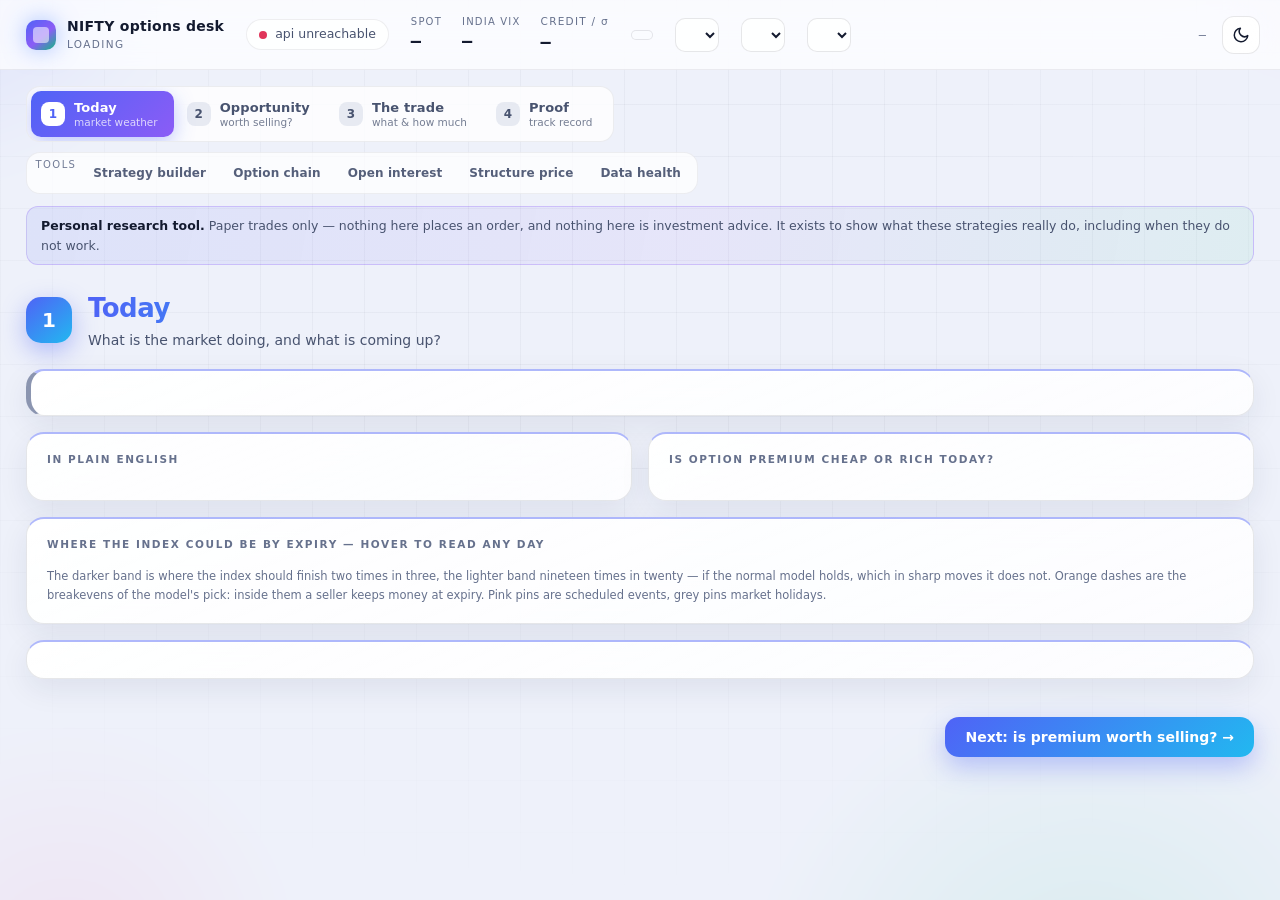
==== firebase/public/index.html @ c8fe8da4 "options-engine: research and paper-trading system for NSE index options Live data pipeline on AWS, o" ====
<!doctype html>
<html lang="en">
<head>
<meta charset="utf-8">
<meta name="viewport" content="width=device-width, initial-scale=1">
<script>(function(){var t='light';try{t=localStorage.getItem('desk-theme')||'light'}catch(e){}document.documentElement.dataset.theme=t;})();</script>
<title>NIFTY options desk</title>
<style>
/* ============================================================ tokens */
:root{
  --bg0:#070a12; --bg1:#0b1020;
  --ink:#eaf0ff; --dim:#93a1c0; --faint:#5b6a8c;
  --up:#2ee6a8; --down:#ff5c7c; --warn:#ffc857;
  --a1:#5b8cff; --a2:#a06bff; --a3:#2ee6a8;
  --glass:linear-gradient(158deg,rgba(255,255,255,.085),rgba(255,255,255,.028));
  --edge:rgba(255,255,255,.10);
  --edge2:rgba(255,255,255,.055);
  --mono:ui-monospace,"SF Mono",Menlo,Consolas,monospace;
  --sans:Inter,-apple-system,"Segoe UI",system-ui,sans-serif;
  --r:18px;
}
*{box-sizing:border-box}
html,body{height:100%}
body{
  margin:0; color:var(--ink); font:14px/1.5 var(--sans);
  background:var(--bg0);
  -webkit-font-smoothing:antialiased;
}
/* animated aurora behind everything */
body::before{
  content:""; position:fixed; inset:-20%; z-index:-2;
  background:
    radial-gradient(38vw 38vw at 12% 8%,  rgba(91,140,255,.20), transparent 60%),
    radial-gradient(34vw 34vw at 88% 2%,  rgba(160,107,255,.17), transparent 62%),
    radial-gradient(42vw 42vw at 72% 92%, rgba(46,230,168,.11), transparent 64%),
    radial-gradient(30vw 30vw at 20% 88%, rgba(255,92,124,.09), transparent 60%),
    var(--bg1);
  filter:blur(20px); animation:drift 34s ease-in-out infinite alternate;
}
body::after{
  content:""; position:fixed; inset:0; z-index:-1; pointer-events:none;
  background-image:linear-gradient(rgba(255,255,255,.022) 1px,transparent 1px),
                   linear-gradient(90deg,rgba(255,255,255,.022) 1px,transparent 1px);
  background-size:52px 52px;
  mask-image:radial-gradient(90% 70% at 50% 30%,#000 30%,transparent 100%);
}
@keyframes drift{
  0%{transform:translate3d(0,0,0) scale(1)}
  50%{transform:translate3d(1.5%,-1.5%,0) scale(1.06)}
  100%{transform:translate3d(-1.5%,1%,0) scale(1.02)}
}
@media (prefers-reduced-motion:reduce){ body::before{animation:none} }

/* ============================================================ chrome */
header{
  position:sticky; top:0; z-index:40; display:flex; align-items:center;
  gap:22px; flex-wrap:wrap; padding:14px 26px;
  background:rgba(7,10,18,.62); backdrop-filter:blur(24px) saturate(140%);
  border-bottom:1px solid var(--edge2);
}
.brand{display:flex;align-items:center;gap:11px;font-weight:650;letter-spacing:.02em}
.mark{
  width:30px;height:30px;border-radius:10px;flex:none;
  background:linear-gradient(140deg,var(--a1),var(--a2) 55%,var(--a3));
  box-shadow:0 0 22px rgba(91,140,255,.5);
  position:relative;
}
.mark::after{
  content:""; position:absolute; inset:7px; border-radius:4px;
  background:var(--bg0); opacity:.55;
}
.brand small{display:block;font-size:10.5px;color:var(--faint);font-weight:500;
             letter-spacing:.13em;text-transform:uppercase}

.status{display:flex;align-items:center;gap:8px;font-size:12.5px;color:var(--dim);
        padding:5px 12px;border-radius:99px;background:rgba(255,255,255,.05);
        border:1px solid var(--edge2)}
.dot{width:8px;height:8px;border-radius:50%;background:var(--faint);flex:none}
.dot.live{background:var(--up);box-shadow:0 0 0 0 rgba(46,230,168,.7);animation:pulse 2.2s infinite}
.dot.stale{background:var(--warn)} .dot.dead{background:var(--down)}
@keyframes pulse{70%{box-shadow:0 0 0 9px rgba(46,230,168,0)}100%{box-shadow:0 0 0 0 rgba(46,230,168,0)}}

.quote{display:flex;gap:20px;align-items:baseline;font-family:var(--mono)}
.quote .lbl{font-size:10px;color:var(--faint);letter-spacing:.12em;text-transform:uppercase;
            font-family:var(--sans);display:block}
/* uppercase turns a lowercase sigma into a capital one, which means something
   else entirely on this page. Labels containing Greek opt out. */
.quote .lbl.greek{text-transform:none;font-size:10.5px}
.quote .val{font-size:17px;font-weight:600;letter-spacing:-.02em}

select,input[type=number],button{font:inherit;color:var(--ink)}
select,.stepper,input[type=number]{
  background:rgba(255,255,255,.06);border:1px solid var(--edge);
  border-radius:10px;padding:7px 11px;outline:none}
select:focus,input:focus{border-color:var(--a1)}
/* The dropdown LIST is drawn by the operating system, not by the page, and it
   does not inherit any of the styling above. On Windows that meant white text
   on a white popup -- invisible. color-scheme tells the OS to draw its native
   widgets dark, and the explicit option colours cover the browsers that ignore
   it. Both are needed; neither alone fixes every platform. */
select{color-scheme:dark}
select option,select optgroup{
  background:#111726;color:#eaf0ff;padding:6px}
select option:checked{background:#1e2a44}
.spacer{margin-left:auto}
.clock{font-family:var(--mono);font-size:12px;color:var(--faint)}

/* segmented tabs */
nav{padding:16px 26px 0}
.tabs{display:inline-flex;gap:3px;padding:4px;border-radius:14px;
      background:rgba(255,255,255,.05);border:1px solid var(--edge2)}
.tabs button{
  border:0;background:none;color:var(--dim);padding:8px 18px;border-radius:10px;
  cursor:pointer;font-size:13px;font-weight:550;transition:.18s;letter-spacing:.01em}
.tabs button:hover{color:var(--ink)}
.tabs button.on{
  color:#fff;background:linear-gradient(140deg,rgba(91,140,255,.32),rgba(160,107,255,.26));
  box-shadow:inset 0 1px 0 rgba(255,255,255,.18),0 4px 18px rgba(91,140,255,.22)}

main{padding:20px 26px 60px}
section{display:none;animation:rise .34s cubic-bezier(.2,.7,.3,1)}
section.on{display:block}
@keyframes rise{from{opacity:0;transform:translateY(10px)}to{opacity:1;transform:none}}

/* ============================================================ cards */
.grid{display:grid;gap:16px}
.g3{grid-template-columns:repeat(auto-fit,minmax(290px,1fr))}
.g2{grid-template-columns:repeat(auto-fit,minmax(400px,1fr))}
.card{
  background:var(--glass); border:1px solid var(--edge); border-radius:var(--r);
  padding:18px 20px; backdrop-filter:blur(22px) saturate(130%);
  box-shadow:0 10px 34px rgba(0,0,0,.34), inset 0 1px 0 rgba(255,255,255,.08);
  position:relative; overflow:hidden;
}
.card.glow::before{
  content:"";position:absolute;inset:-1px;border-radius:var(--r);padding:1px;
  background:linear-gradient(140deg,var(--a3),transparent 45%);
  -webkit-mask:linear-gradient(#000 0 0) content-box,linear-gradient(#000 0 0);
  -webkit-mask-composite:xor;mask-composite:exclude;pointer-events:none}
h2{margin:0 0 14px;font-size:10.5px;letter-spacing:.15em;text-transform:uppercase;
   color:var(--faint);font-weight:600}
.wide{grid-column:1/-1}
.chip{border:1px solid var(--edge);background:rgba(255,255,255,.04);
      border-radius:999px;padding:4px 10px;cursor:pointer;font:inherit;
      font-size:11px;color:var(--dim);transition:.16s}
.chip:hover{color:var(--ink);border-color:var(--a1)}
.chip.on{background:rgba(91,140,255,.22);border-color:rgba(140,170,255,.5);
         color:var(--ink)}
h2 .csv,.h2wrap>.csv{float:right;margin:-4px 0 0;border:1px solid var(--edge);
        background:rgba(255,255,255,.05);border-radius:8px;padding:3px 9px;
        cursor:pointer;font:inherit;font-size:9.5px;letter-spacing:.12em;
        color:var(--dim);transition:.16s}
h2 .csv:hover,.h2wrap>.csv:hover{color:var(--ink);border-color:var(--a1)}

.kv{display:flex;justify-content:space-between;gap:14px;padding:6px 0;
    border-bottom:1px solid rgba(255,255,255,.045);font-size:13px}
.kv:last-child{border-bottom:0}
.kv span:first-child{color:var(--dim)}
.kv span:last-child{font-family:var(--mono);font-variant-numeric:tabular-nums}
.big{font-size:34px;font-weight:600;letter-spacing:-.03em;font-family:var(--mono);
     line-height:1.1}
.hero{font-size:44px}
.sub{color:var(--faint);font-size:11.5px;letter-spacing:.04em}
.note{color:var(--faint);font-size:11.5px;line-height:1.65;margin:12px 0 0}
.note code{color:var(--dim)}
.pos{color:var(--up)} .neg{color:var(--down)} .dimtxt{color:var(--dim)}
.mono{font-family:var(--mono);font-variant-numeric:tabular-nums}

.pill{display:inline-flex;align-items:center;gap:5px;padding:3px 10px;border-radius:99px;
      font-size:10px;letter-spacing:.1em;text-transform:uppercase;font-weight:650}
.pill.go{background:rgba(46,230,168,.16);color:var(--up)}
.pill.no{background:rgba(255,92,124,.16);color:var(--down)}
.pill.def{background:rgba(91,140,255,.18);color:#9dbaff}
.pill.warn{background:rgba(255,200,87,.16);color:var(--warn)}
.wgrid{display:grid;grid-template-columns:1.1fr 1fr 1.4fr;gap:18px}
@media (max-width:900px){.wgrid{grid-template-columns:1fr}}
.wgrid h3{font-size:11px;letter-spacing:.12em;text-transform:uppercase;color:var(--dim);margin:0 0 8px}
.wrow{display:flex;justify-content:space-between;gap:10px;padding:4px 0;font-size:13px;
  border-bottom:1px solid rgba(255,255,255,.05)}
.wrow .r{white-space:nowrap}
.wnews{font-size:13px;padding:6px 0;border-bottom:1px solid rgba(255,255,255,.05)}
.wnews a{color:var(--ink);text-decoration:none} .wnews a:hover{text-decoration:underline}
.wtag{display:inline-block;font-size:10px;padding:1px 7px;border-radius:99px;margin-right:4px;
  background:rgba(255,200,87,.14);color:var(--warn)}
.wev.inwin{color:var(--warn)}

.bar{height:7px;border-radius:99px;background:rgba(255,255,255,.08);overflow:hidden}
.bar i{display:block;height:100%;border-radius:99px;
       background:linear-gradient(90deg,var(--a1),var(--a2));
       transition:width .8s cubic-bezier(.2,.7,.3,1)}
.bar.good i{background:linear-gradient(90deg,var(--a3),#7fe9c4)}

/* ============================================================ tables */
.scroll{overflow:auto;max-height:74vh;border-radius:12px}
table{border-collapse:separate;border-spacing:0;width:100%;font-size:12.5px;
      font-family:var(--mono);font-variant-numeric:tabular-nums}
th,td{padding:7px 10px;text-align:right;white-space:nowrap}
th{position:sticky;top:0;z-index:2;color:var(--faint);font-weight:600;font-size:9.5px;
   letter-spacing:.11em;text-transform:uppercase;font-family:var(--sans);
   background:rgba(11,16,32,.94);backdrop-filter:blur(10px);
   border-bottom:1px solid var(--edge)}
td{border-bottom:1px solid rgba(255,255,255,.035)}
td.l,th.l{text-align:left}
tbody tr{transition:background .14s}
tbody tr:hover{background:rgba(255,255,255,.055)}
tr.sel td{background:rgba(91,140,255,.14)}
tr.click{cursor:pointer}

/* chain */
.chain td{position:relative}
/* Open interest, drawn behind the number. Both bars are anchored on the outer
   edge and grow away from the strike column, so the chain reads outward from
   the money in both directions. */
.oi{position:absolute;top:3px;bottom:3px;border-radius:3px;opacity:.34;pointer-events:none}
.oi.ce{left:0;background:linear-gradient(90deg,rgba(91,140,255,.9),rgba(91,140,255,.12))}
.oi.pe{right:0;background:linear-gradient(270deg,rgba(255,92,124,.9),rgba(255,92,124,.12))}
.chain .k{font-weight:700;background:rgba(255,255,255,.045)}
tr.atm .k{color:#fff;background:linear-gradient(90deg,rgba(91,140,255,.3),rgba(160,107,255,.3))}
.cell{cursor:pointer;user-select:none;border-radius:6px;transition:.14s}
.cell:hover{background:rgba(255,255,255,.10);box-shadow:inset 0 0 0 1px var(--edge)}
.cell.short{background:rgba(255,92,124,.24);box-shadow:inset 0 0 0 1px rgba(255,92,124,.5)}
.cell.long{background:rgba(46,230,168,.20);box-shadow:inset 0 0 0 1px rgba(46,230,168,.5)}
/* Open-interest buildup. Four states, so four colours that do not collide with
   the up/down green and red already used for money -- these describe who is
   doing what, not whether it is good. */
.bu{display:inline-block;min-width:24px;padding:1px 6px;border-radius:6px;
    font-size:9.5px;font-weight:700;letter-spacing:.06em;cursor:help}
.bu-lb{background:rgba(46,230,168,.20);color:#2ee6a8}
.bu-sb{background:rgba(255,92,124,.20);color:#ff5c7c}
.bu-lu{background:rgba(255,200,87,.18);color:#ffc857}
.bu-sc{background:rgba(91,140,255,.22);color:#8fb2ff}
.bu-flat{background:rgba(255,255,255,.07);color:var(--faint)}

/* ============================================================ charts */
.chartbox{position:relative}
svg{display:block;width:100%;overflow:visible}
.tip{
  position:absolute;pointer-events:none;opacity:0;transition:opacity .12s;
  background:rgba(10,14,26,.94);border:1px solid var(--edge);border-radius:11px;
  padding:9px 12px;font-family:var(--mono);font-size:11.5px;white-space:nowrap;
  box-shadow:0 12px 30px rgba(0,0,0,.5);z-index:20;transform:translate(-50%,-118%)}
.tip.on{opacity:1}
.tip b{color:#fff} .tip .r{color:var(--dim)}
.legend{display:flex;gap:18px;flex-wrap:wrap;margin-top:12px;font-size:11.5px;
        color:var(--dim);font-family:var(--mono)}
.legend b{color:var(--ink);font-weight:600}
.swatch{display:inline-block;width:9px;height:9px;border-radius:3px;margin-right:6px}

/* ============================================================ builder */
.blayout{display:grid;gap:16px;grid-template-columns:340px 1fr}
@media(max-width:980px){.blayout{grid-template-columns:1fr}}
.legrow{display:flex;align-items:center;gap:10px;padding:9px 11px;border-radius:12px;
        background:rgba(255,255,255,.045);border:1px solid var(--edge2);margin-bottom:8px;
        animation:rise .22s}
.legrow .side{font-size:10px;letter-spacing:.1em;font-weight:700;padding:2px 8px;
              border-radius:6px}
.side.s{background:rgba(255,92,124,.2);color:var(--down)}
.side.b{background:rgba(46,230,168,.18);color:var(--up)}
.legrow .desc{font-family:var(--mono);font-size:12.5px}
.legrow .px{margin-left:auto;font-family:var(--mono);color:var(--dim);font-size:12px}
.stepper{display:inline-flex;align-items:center;gap:0;padding:0;overflow:hidden}
.stepper button{background:none;border:0;padding:5px 10px;cursor:pointer;color:var(--dim)}
.stepper button:hover{color:#fff;background:rgba(255,255,255,.08)}
.stepper span{padding:0 9px;font-family:var(--mono);font-size:12.5px;min-width:26px;
              text-align:center}
.x{background:none;border:0;color:var(--faint);cursor:pointer;font-size:16px;padding:0 4px}
.x:hover{color:var(--down)}
.btn{border:1px solid var(--edge);background:rgba(255,255,255,.06);border-radius:10px;
     padding:7px 14px;cursor:pointer;font-size:12.5px;transition:.16s}
.btn:hover{background:rgba(255,255,255,.12);border-color:var(--a1)}
.btn.primary{background:linear-gradient(140deg,rgba(91,140,255,.4),rgba(160,107,255,.3));
             border-color:rgba(140,170,255,.4)}
.row{display:flex;gap:10px;align-items:center;flex-wrap:wrap}
.empty{color:var(--faint);font-size:12.5px;padding:22px 0;text-align:center;
       border:1px dashed var(--edge2);border-radius:12px}
.err{color:var(--down);padding:14px 0;font-family:var(--mono);font-size:12.5px}
.flash{animation:flash .7s}
@keyframes flash{0%{background:rgba(91,140,255,.28)}100%{background:transparent}}

/* ======================================================= v2: light theme
   Dark stays exactly as it was. Light redefines the tokens, then overrides
   the handful of rules and chart attributes that hard-code white-on-dark.
   Chart colours live in SVG presentation attributes, which any CSS rule
   outranks -- so the charts are re-coloured here without touching their code. */
:root[data-theme=light]{
  --bg0:#f5f6fb; --bg1:#eef1fa;
  --ink:#131a2f; --dim:#48536f; --faint:#66718d;
  --up:#0c9d6c; --down:#e0355a; --warn:#b7700f;
  --a1:#4f63f6; --a2:#8b5cf6; --a3:#10b981;
  --glass:linear-gradient(158deg,rgba(255,255,255,.96),rgba(255,255,255,.84));
  --edge:rgba(19,26,47,.10); --edge2:rgba(19,26,47,.07);
}
:root[data-theme=light] body::before{
  background:
    radial-gradient(38vw 38vw at 10% 6%,  rgba(79,99,246,.16), transparent 60%),
    radial-gradient(34vw 34vw at 90% 0%,  rgba(139,92,246,.14), transparent 62%),
    radial-gradient(42vw 42vw at 75% 95%, rgba(16,185,129,.10), transparent 64%),
    radial-gradient(30vw 30vw at 18% 90%, rgba(244,114,182,.10), transparent 60%),
    var(--bg1);
}
:root[data-theme=light] body::after{
  background-image:linear-gradient(rgba(19,26,47,.035) 1px,transparent 1px),
                   linear-gradient(90deg,rgba(19,26,47,.035) 1px,transparent 1px);
}
:root[data-theme=light] header{background:rgba(255,255,255,.72)}
:root[data-theme=light] .card{box-shadow:0 10px 30px rgba(31,41,80,.08), inset 0 1px 0 #fff}
:root[data-theme=light] .mark::after{background:#fff}
:root[data-theme=light] .kv{border-bottom-color:rgba(19,26,47,.07)}
:root[data-theme=light] th{background:rgba(247,248,252,.97)}
:root[data-theme=light] td{border-bottom-color:rgba(19,26,47,.06)}
:root[data-theme=light] tbody tr:hover{background:rgba(79,99,246,.06)}
:root[data-theme=light] .tabs,:root[data-theme=light] .status,
:root[data-theme=light] .chip,:root[data-theme=light] .btn,
:root[data-theme=light] select,:root[data-theme=light] input[type=number],
:root[data-theme=light] .stepper{background:rgba(255,255,255,.8)}
:root[data-theme=light] select{color-scheme:light}
:root[data-theme=light] select option,:root[data-theme=light] select optgroup{background:#fff;color:#131a2f}
:root[data-theme=light] select option:checked{background:#e6e9ff}
:root[data-theme=light] .tip{background:rgba(255,255,255,.97);box-shadow:0 12px 30px rgba(31,41,80,.18)}
:root[data-theme=light] .tip b{color:var(--ink)}
:root[data-theme=light] .stepper button:hover{color:var(--ink);background:rgba(19,26,47,.06)}
:root[data-theme=light] .bar{background:rgba(19,26,47,.08)}
:root[data-theme=light] .chain .k{background:rgba(19,26,47,.04)}
:root[data-theme=light] tr.atm .k{background:linear-gradient(90deg,#4f63f6,#8b5cf6)}
:root[data-theme=light] .cell:hover{background:rgba(19,26,47,.06)}
:root[data-theme=light] .pill.def{color:#3a4fd8}
:root[data-theme=light] .bu-lb{color:#0c9d6c} :root[data-theme=light] .bu-sb{color:#e0355a}
:root[data-theme=light] .bu-lu{color:#a86a0c} :root[data-theme=light] .bu-sc{color:#3a4fd8}
:root[data-theme=light] .wrow,:root[data-theme=light] .wnews{border-bottom-color:rgba(19,26,47,.07)}
:root[data-theme=light] #stale{color:#7a5510 !important;background:rgba(255,200,87,.16) !important}
:root[data-theme=light] [style*="background:rgba(255,255,255,.04)"]{background:rgba(19,26,47,.035) !important}
:root[data-theme=light] [style*="rgba(255,255,255,.12)"]{border-top-color:var(--edge) !important}
:root[data-theme=light] .swatch[style*="255,255,255"]{background:rgba(19,26,47,.35) !important}
/* chart attributes */
:root[data-theme=light] svg [stroke="rgba(255,255,255,.04)"],
:root[data-theme=light] svg [stroke="rgba(255,255,255,.05)"],
:root[data-theme=light] svg [stroke="rgba(255,255,255,.06)"]{stroke:rgba(19,26,47,.08)}
:root[data-theme=light] svg [stroke="rgba(255,255,255,.12)"],
:root[data-theme=light] svg [stroke="rgba(255,255,255,.22)"],
:root[data-theme=light] svg [stroke="rgba(255,255,255,.25)"],
:root[data-theme=light] svg [stroke="rgba(255,255,255,.26)"],
:root[data-theme=light] svg [stroke="rgba(255,255,255,.28)"],
:root[data-theme=light] svg [stroke="rgba(255,255,255,.3)"],
:root[data-theme=light] svg [stroke="rgba(255,255,255,.35)"]{stroke:rgba(19,26,47,.38)}
:root[data-theme=light] svg [fill^="rgba(255,255,255"]{fill:rgba(19,26,47,.06)}
:root[data-theme=light] svg [stroke="#eaf0ff"]{stroke:#131a2f;filter:none !important}
:root[data-theme=light] svg [fill="#eaf0ff"],:root[data-theme=light] svg [fill="#fff"]{fill:#131a2f}
:root[data-theme=light] svg [stroke="#fff"]{stroke:#131a2f}
:root[data-theme=light] svg [fill="#5b6a8c"]{fill:#5d6885}
:root[data-theme=light] svg [stroke="#7cc4ff"]{stroke:#2477d4} :root[data-theme=light] svg [fill="#7cc4ff"]{fill:#2477d4}
:root[data-theme=light] svg [stroke="#ffc857"]{stroke:#d98e0b} :root[data-theme=light] svg [fill="#ffc857"]{fill:#a86a0c}
:root[data-theme=light] svg [stroke="#2ee6a8"]{stroke:#10b981} :root[data-theme=light] svg [fill="#2ee6a8"]{fill:#0c9d6c}

/* ======================================================= v2: chrome */
header{padding-right:74px}
.themebtn{position:absolute;right:20px;top:50%;transform:translateY(-50%);width:38px;height:38px;border-radius:12px;border:1px solid var(--edge);
  background:var(--glass);cursor:pointer;display:grid;place-items:center;
  color:var(--ink);transition:transform .25s,box-shadow .25s}
.themebtn:hover{transform:translateY(-50%) rotate(-12deg) scale(1.06);box-shadow:0 6px 20px rgba(91,140,255,.3)}
.themebtn svg{width:18px;height:18px;overflow:visible}
.themebtn .sun{display:none} :root[data-theme=dark] .themebtn .sun{display:block}
:root[data-theme=dark] .themebtn .moon{display:none}
.banner{margin:12px 26px 0;padding:9px 14px;border-radius:12px;font-size:12.5px;line-height:1.55;
  border:1px solid rgba(139,92,246,.28);color:var(--dim);
  background:linear-gradient(100deg,rgba(79,99,246,.10),rgba(139,92,246,.08) 55%,rgba(16,185,129,.07))}
.banner b{color:var(--ink)}

/* chapters */
nav{display:flex;flex-wrap:wrap;gap:10px 16px;align-items:center}
.tabs{max-width:100%;overflow-x:auto;scrollbar-width:none}
.tabs::-webkit-scrollbar{display:none}
.chapters button{display:flex;align-items:center;gap:9px;padding:9px 16px 9px 10px;white-space:nowrap}
.chapters button i{font-style:normal;display:grid;place-items:center;width:24px;height:24px;
  border-radius:8px;font-size:12px;font-weight:700;background:rgba(127,140,180,.16);color:var(--dim);transition:.2s}
.chapters button.on i{background:#fff;color:#4f63f6}
.chapters button small{display:block;font-size:10.5px;font-weight:500;opacity:.75;letter-spacing:0}
.chapters button span{display:block;text-align:left;line-height:1.2}
.tools{opacity:.92}
.tools button{padding:7px 12px;font-size:12px}
.toolslbl{font-size:10px;letter-spacing:.14em;text-transform:uppercase;color:var(--faint);margin-right:2px}
:root[data-theme=light] .tabs button.on{background:linear-gradient(135deg,#4f63f6,#8b5cf6);color:#fff;
  box-shadow:0 6px 20px rgba(79,99,246,.35)}

.chead{display:flex;align-items:center;gap:16px;margin:4px 0 18px;flex-wrap:wrap}
.chead .cnum{width:46px;height:46px;border-radius:15px;display:grid;place-items:center;
  font:700 20px var(--sans);color:#fff;background:linear-gradient(140deg,var(--c1),var(--c2));
  box-shadow:0 8px 24px color-mix(in srgb,var(--c1) 40%,transparent)}
.chead h1{margin:0;font-size:26px;letter-spacing:-.02em;
  background:linear-gradient(90deg,var(--c1),var(--c2));-webkit-background-clip:text;
  background-clip:text;color:transparent}
.chead p{margin:2px 0 0;color:var(--dim);font-size:14px}
#today{--c1:#4f63f6;--c2:#22b8f0} #opportunity{--c1:#8b5cf6;--c2:#ec4899}
#trade{--c1:#f59e0b;--c2:#ef4444} #proof{--c1:#10b981;--c2:#0ea5e9}
section .card{border-top:2px solid color-mix(in srgb,var(--c1,#5b8cff) 45%,transparent)}
.cnext{display:flex;justify-content:flex-end;margin-top:22px}
.cnext button{border:0;cursor:pointer;font:600 14px var(--sans);color:#fff;padding:12px 20px;
  border-radius:14px;background:linear-gradient(135deg,var(--c1),var(--c2));
  box-shadow:0 10px 26px color-mix(in srgb,var(--c1) 35%,transparent);transition:transform .2s}
.cnext button:hover{transform:translateY(-2px)}
.subhead{margin:34px 0 12px;font-size:17px;letter-spacing:-.01em;color:var(--ink);font-weight:650}
.subhead small{display:block;font-size:12.5px;color:var(--dim);font-weight:400;margin-top:2px}

/* verdict */
.verdict{padding:22px 24px;border-left:5px solid var(--tone,#8b95b0)}
.verdict.go{--tone:var(--up)} .verdict.no{--tone:var(--down)} .verdict.na{--tone:var(--warn)}
.verdict .vk{font-size:11px;letter-spacing:.15em;text-transform:uppercase;color:var(--faint);font-weight:650}
.verdict .vh{font-size:28px;font-weight:720;letter-spacing:-.025em;margin:6px 0 12px;line-height:1.2}
.verdict .vh em{font-style:normal;color:var(--tone)}
.reasons{display:flex;flex-wrap:wrap;gap:8px}
.reason{display:flex;align-items:center;gap:8px;padding:7px 12px;border-radius:12px;font-size:13px;
  background:rgba(127,140,180,.09);border:1px solid var(--edge2)}
.reason .d{width:8px;height:8px;border-radius:50%;flex:none;background:var(--faint)}
.reason.good .d{background:var(--up)} .reason.bad .d{background:var(--down)} .reason.warn .d{background:var(--warn)}

/* plain english */
.brief p{font-size:15px;line-height:1.75;margin:0 0 12px;color:var(--ink)}
.brief p:last-child{margin:0}
.brief b{font-family:var(--mono);font-weight:650}
.brief .hl{background:linear-gradient(transparent 60%,color-mix(in srgb,var(--warn) 30%,transparent) 60%)}
.brief .honest{color:var(--dim);font-size:13.5px;border-top:1px dashed var(--edge);padding-top:12px}

/* risk in rupees */
.rgrid{display:grid;grid-template-columns:minmax(260px,1fr) 1.3fr;gap:22px;align-items:start}
@media(max-width:860px){.rgrid{grid-template-columns:1fr}}
.rctl label{display:block;font-size:12.5px;color:var(--dim);margin-bottom:14px}
.rctl label b{color:var(--ink);font-family:var(--mono)}
.rctl select,.rctl input[type=number]{margin-top:6px;width:100%}
input[type=range]{width:100%;margin-top:8px;accent-color:#f59e0b;height:22px}
.rchips{display:flex;flex-wrap:wrap;gap:6px}
.rout{padding:18px 20px;border-radius:16px;background:rgba(127,140,180,.08);border:1px solid var(--edge2)}
.rout .big{font-size:40px}
.rout p{font-size:14.5px;line-height:1.7;margin:10px 0 0;color:var(--ink)}

/* track record */
.kpis{display:grid;grid-template-columns:repeat(auto-fit,minmax(min(170px,100%),1fr));gap:12px}
.kpi{padding:14px 16px;border-radius:14px;background:rgba(127,140,180,.08);border:1px solid var(--edge2)}
.kpi .k{font-size:10.5px;letter-spacing:.13em;text-transform:uppercase;color:var(--faint);font-weight:650}
.kpi .v{font:650 24px var(--mono);letter-spacing:-.02em;margin-top:4px}
.kpi .s{font-size:11.5px;color:var(--dim);margin-top:2px}
.ci{position:relative;height:8px;border-radius:99px;background:rgba(127,140,180,.18);margin-top:8px}
.ci i{position:absolute;top:0;bottom:0;border-radius:99px;background:linear-gradient(90deg,#10b981,#0ea5e9);opacity:.75}
.ci b{position:absolute;top:-3px;width:3px;height:14px;border-radius:2px;background:var(--ink)}
.strip{display:flex;flex-wrap:wrap;gap:5px;margin-top:6px}
.sq{width:26px;height:26px;border-radius:7px;cursor:pointer;transition:transform .15s;position:relative}
.sq:hover{transform:scale(1.18)}
.sq.stop::after{content:"";position:absolute;inset:9px;border-radius:50%;background:rgba(255,255,255,.9)}
.sq.open{outline:2px dashed var(--faint);outline-offset:-2px;background:transparent !important}

/* dial + cone */
.dialwrap{display:flex;gap:18px;align-items:center;flex-wrap:wrap}
.dialwrap .chartbox{flex:1 1 260px;max-width:360px}
.dialtxt{flex:1 1 200px;font-size:14px;line-height:1.7}
.needle{transition:transform 1.1s cubic-bezier(.2,.9,.25,1.15);transform-origin:180px 170px}

/* mobile */
.g3{grid-template-columns:repeat(auto-fit,minmax(min(290px,100%),1fr))}
.g2{grid-template-columns:repeat(auto-fit,minmax(min(400px,100%),1fr))}
@media(max-width:760px){
  header{padding:10px 14px;gap:10px}
  .banner{margin:10px 14px 0}
  nav{padding:12px 14px 0}
  main{padding:14px 14px 60px}
  .quote{gap:12px} .quote .val{font-size:15px}
  .hero{font-size:34px} .verdict .vh{font-size:22px}
  .chead h1{font-size:22px}
  .chapters button small{display:none}
  header{padding-right:62px}
  .themebtn{right:12px;top:12px;transform:none}
  .themebtn:hover{transform:rotate(-12deg)}
  .chapters{display:grid;grid-template-columns:1fr 1fr;width:100%}
  .chapters button{justify-content:flex-start}
  .tools{width:100%;flex-wrap:nowrap}
  .tools button{white-space:nowrap}
}

/* ======================================================= v3: strategy builder */
#sb .sbmeta{display:flex;flex-wrap:wrap;gap:6px 18px;font-size:12.5px;color:var(--dim)}
#sb .sbmeta b{color:var(--ink);font-family:var(--mono);font-weight:600}
.sbwarn{margin-top:10px;padding:10px 13px;border-radius:12px;font-size:12.5px;line-height:1.6;
  background:rgba(255,200,87,.12);border:1px solid rgba(255,200,87,.35);color:var(--ink)}
.sbwarn .btn{margin:4px 4px 0 0}
.sbtabs{display:flex;flex-wrap:wrap;align-items:center;gap:8px;margin-bottom:14px}
.sbtab{border:1px solid var(--edge);background:rgba(255,255,255,.04);color:var(--dim);border-radius:12px;
  padding:8px 18px;font:600 13px/1 inherit;cursor:pointer;display:inline-flex;gap:8px;align-items:center}
.sbtab small{font-weight:500;opacity:.7;font-size:11px}
.sbtab:hover{color:var(--ink)}
.sbtab.on.g-bullish{background:rgba(46,230,168,.16);border-color:var(--up);color:var(--up)}
.sbtab.on.g-bearish{background:rgba(255,92,124,.16);border-color:var(--down);color:var(--down)}
.sbtab.on.g-neutral{background:rgba(91,140,255,.18);border-color:var(--a1);color:var(--a1)}
.sbw{margin-left:auto;font-size:12px;color:var(--dim);display:inline-flex;gap:8px;align-items:center}
.sbgrid{display:grid;gap:10px;grid-template-columns:repeat(auto-fill,minmax(150px,1fr))}
.sbtile{border:1px solid var(--edge);background:rgba(255,255,255,.03);border-radius:14px;padding:10px 10px 11px;
  cursor:pointer;display:flex;flex-direction:column;align-items:flex-start;gap:4px;text-align:left;color:var(--ink);
  font:inherit;transition:border-color .15s,transform .15s}
.sbtile:hover{border-color:var(--a1);transform:translateY(-1px)}
.sbtile.on{border-color:var(--a1);box-shadow:0 0 0 1px var(--a1) inset}
.sbtile.dis{opacity:.45;cursor:not-allowed;transform:none}
.sbtile .nm{font-weight:600;font-size:13px;line-height:1.25}
.sbtile .fam{font-size:10.5px;color:var(--faint);text-transform:uppercase;letter-spacing:.06em}
.sbtile .why{font-size:10.5px;color:var(--warn);line-height:1.3}
.sbbadge{font-size:10.5px;color:var(--dim);font-family:var(--mono)}
.sbico{width:80px;height:36px;margin-bottom:2px}
.sbico-l{fill:none;stroke:var(--a1);stroke-width:2.2;stroke-linejoin:round;stroke-linecap:round}
.sbeng{margin-top:14px;display:flex;flex-wrap:wrap;gap:6px;align-items:center;font-size:12px}
.sblhead{display:flex;flex-wrap:wrap;gap:8px;align-items:center;justify-content:space-between;margin-bottom:10px}
.sblhead h2{margin:0}
.sbltbl{width:100%}
.sbltbl td,.sbltbl th{padding:6px 6px;white-space:nowrap}
.sbltbl select{padding:5px 8px;font-size:12.5px}
.sbside,.sbkind{border:0;border-radius:8px;font:700 11px/1 var(--mono);padding:6px 9px;cursor:pointer;letter-spacing:.05em}
.sbside.b{background:rgba(46,230,168,.2);color:var(--up)}
.sbside.s{background:rgba(255,92,124,.2);color:var(--down)}
.sbkind{background:rgba(91,140,255,.16);color:var(--a1);min-width:38px}
.sbpx{width:84px;padding:5px 7px;border-radius:8px;border:1px solid var(--edge);background:rgba(255,255,255,.05);
  color:var(--ink);font-family:var(--mono);font-size:12.5px}
.sbpx.custom{border-color:var(--warn)}
.sbltbl .x{background:none;border:0;color:var(--faint);font-size:18px;cursor:pointer}
.sbltbl .x:hover{color:var(--down)}
.sbkeys{display:grid;gap:8px;grid-template-columns:repeat(auto-fit,minmax(128px,1fr));margin-bottom:12px}
.sbk{border:1px solid var(--edge);border-radius:12px;padding:8px 11px;display:flex;flex-direction:column;gap:3px;cursor:help}
.sbk > span{font-size:10.5px;color:var(--faint);text-transform:uppercase;letter-spacing:.06em}
.sbk b{font-family:var(--mono);font-size:14px;font-weight:600;color:var(--ink)}
.sbslider{display:flex;flex-wrap:wrap;gap:6px 16px;align-items:center;margin-top:10px;font-size:12.5px}
.sbslider label{display:flex;gap:10px;align-items:center}
.sbslider input[type=range]{width:min(320px,60vw)}
.sbsvg .sb-grid{stroke:var(--edge);stroke-width:1}
.sbsvg .sb-zero{stroke:var(--faint);stroke-width:1.3}
.sbsvg .sb-tick{fill:var(--faint);font-size:11px;font-family:var(--mono)}
.sbsvg .sb-band{fill:var(--a1);opacity:.07}
.sbsvg .sb-bandlbl{fill:var(--faint);font-size:10px}
.sbsvg .sb-profit{fill:var(--up);opacity:.16}
.sbsvg .sb-loss{fill:var(--down);opacity:.16}
.sbsvg .sb-be{stroke:var(--warn);stroke-dasharray:4 4}
.sbsvg .sb-belbl{fill:var(--warn);font-size:10.5px;font-family:var(--mono)}
.sbsvg .sb-spot{stroke:var(--a1);stroke-width:1.4;opacity:.85}
.sbsvg .sb-spotlbl{fill:var(--a1);font-size:10.5px;font-family:var(--mono)}
.sbsvg .sb-expiry{fill:none;stroke:var(--ink);stroke-width:2.4;stroke-linejoin:round}
.sbsvg .sb-target{fill:none;stroke:var(--a2);stroke-width:2;stroke-dasharray:6 4;stroke-linejoin:round}
.sbsvg .sb-cross{stroke:var(--faint);stroke-dasharray:3 3}
.sbsvg .sb-knob{fill:var(--ink)} .sbsvg .sb-knob2{fill:var(--a2)}
.sbkey{display:inline-block;width:18px;height:0;border-top:2.4px solid var(--ink);vertical-align:middle;margin-right:4px}
.sbkey.t{border-top:2px dashed var(--a2)} .sbkey.be{border-top:1.5px dashed var(--warn)}
.sbkey.sd{height:9px;border:0;background:var(--a1);opacity:.25}
.sbpnl td,.sbpnl th{text-align:right} .sbpnl .l{text-align:left}
.sbchaintbl td.cell{cursor:pointer}
.sbpinname{font-size:12px;margin-bottom:6px}
.sbcat td,.sbcat th{white-space:nowrap}
.sbcat .l{text-align:left}
.sbcat tr.sbgrp td{font-weight:700;font-size:11px;letter-spacing:.08em;text-transform:uppercase;padding-top:14px}
.sbcat tr.g-bullish td{color:var(--up)} .sbcat tr.g-bearish td{color:var(--down)} .sbcat tr.g-neutral td{color:var(--a1)}
.mono{font-family:var(--mono)}
/* headlines */
.wfilt{display:flex;flex-wrap:wrap;gap:6px;margin:4px 0 8px}
.wfilt small{opacity:.7}
.wimp{display:inline-block;font:700 9.5px/1 var(--mono);padding:3px 6px;border-radius:6px;margin-right:6px;letter-spacing:.06em;cursor:help}
.wimp.high{background:rgba(255,92,124,.18);color:var(--down)}
.wimp.medium{background:rgba(255,200,87,.18);color:var(--warn)}
@media (max-width:640px){
  .sbgrid{grid-template-columns:repeat(2,minmax(0,1fr))}
  .sbw{margin-left:0}
  .sbtab{padding:8px 12px}
  .sbkeys{grid-template-columns:repeat(2,minmax(0,1fr))}
}
/* headlines card */
#world .wgrid{grid-template-columns:1fr 1fr 1.7fr}
@media (max-width:900px){#world .wgrid{grid-template-columns:1fr}}
.wfilt{align-items:center}
.wsrc{margin-left:auto;font-size:12px;padding:5px 8px;max-width:190px}
.wlist{margin-top:4px}
.wgrp{font-size:10px;letter-spacing:.12em;text-transform:uppercase;color:var(--faint);margin:12px 0 4px;font-weight:600}
.wn{display:flex;gap:10px;align-items:flex-start;padding:8px 0;border-bottom:1px solid var(--edge)}
.wn:last-child{border-bottom:0}
.wnb{min-width:0;flex:1}
.wnb a{color:var(--ink);text-decoration:none;font-size:13px;line-height:1.4}
.wnb a:hover{text-decoration:underline}
.wnm{font-size:11px;color:var(--faint);margin-top:3px;line-height:1.45}
.wwhy{color:var(--dim)}
.wdot{display:inline-block;width:8px;height:8px;border-radius:50%;flex:0 0 8px;margin-top:6px;background:var(--edge);vertical-align:middle}
.wdot.high{background:var(--down);box-shadow:0 0 0 3px rgba(255,92,124,.18)}
.wdot.medium{background:var(--warn)}
p.note .wdot{margin:0 3px 0 6px}
.wmore{margin-top:8px}

/* ======================================================= compact mobile header */
.hset{display:none}
@media (max-width:760px){
  header{flex-wrap:wrap;row-gap:8px;padding:8px 58px 8px 12px}
  header .status,header .clock,header .spacer{display:none}
  header .brand small{display:none}
  header .brand{font-size:13px;gap:8px}
  header .brand > div{font-size:0}
  header .brand #brand{font-size:14px;font-weight:700}
  header .brand .mark{width:26px;height:26px}
  header .quote{gap:10px;margin-left:auto}
  header .quote .lbl{font-size:8.5px}
  header .quote .val{font-size:13.5px}
  header #undsel,header #expsel,header #sesssel{display:none}
  header.open #undsel,header.open #expsel,header.open #sesssel{display:block;flex:1 1 30%;min-width:0;font-size:12px;padding:6px 8px}
  .hset{display:flex;align-items:center;gap:6px;width:100%;white-space:nowrap;overflow:hidden;border:1px solid var(--edge);background:rgba(255,255,255,.05);
    border-radius:10px;padding:6px 10px;font:600 12px/1 inherit;color:var(--dim);cursor:pointer}
  .hset b{color:var(--ink);font-weight:600}
  .hset .chev{margin-left:auto;transition:transform .2s}
  header.open .hset .chev{transform:rotate(180deg)}
  .themebtn{top:8px;right:10px}
  nav{padding:8px 12px 0;gap:6px;flex-wrap:nowrap;overflow-x:auto;scrollbar-width:none;-webkit-overflow-scrolling:touch}
  nav::-webkit-scrollbar{display:none}
  .chapters{display:flex;width:auto;flex:0 0 auto;gap:4px}
  .chapters button{padding:6px 10px 6px 6px;gap:6px;font-size:12.5px}
  .chapters button i{width:20px;height:20px;font-size:11px}
  .tools{width:auto;flex:0 0 auto}
  .toolslbl{display:none}
  .banner{font-size:11.5px;white-space:nowrap;overflow:hidden;text-overflow:ellipsis;cursor:pointer}
  .banner.open{white-space:normal}
}
/* chain-age clock in the header */
.cage{display:flex;flex-direction:column;gap:2px;font-family:var(--mono);font-size:12px;line-height:1.15;
  padding:4px 10px;border-radius:10px;border:1px solid var(--edge);background:rgba(255,255,255,.04)}
.cage .lbl{font-size:8.5px;letter-spacing:.14em;text-transform:uppercase;color:var(--faint);font-family:inherit}
.cage.fresh b{color:var(--up)} .cage.warm b{color:var(--warn)} .cage.stale b{color:var(--down)}
.cage.replay b{color:var(--a1)}
.cage.closed b{color:var(--dim)}
@media (max-width:760px){
  .cage{order:3;padding:2px 8px;font-size:11px}
  .cage .lbl{display:none}
}

</style>
</head>
<body>

<header>
  <div class="brand">
    <div class="mark"></div>
    <div><span id="brand">NIFTY</span> options desk<small id="sessline">loading</small></div>
  </div>

  <div class="status"><span id="dot" class="dot"></span><span id="live">connecting</span></div>

  <div class="quote">
    <div><span class="lbl">spot</span><span class="val" id="hspot">–</span></div>
    <div><span class="lbl" id="hvixlbl">india vix</span><span class="val" id="hvix">–</span></div>
    <div><span class="lbl greek">CREDIT / &sigma;</span><span class="val" id="hcs">–</span></div>
  </div>

  <select id="undsel" title="underlying"></select>
  <select id="expsel" title="expiry"></select>
  <select id="sesssel" title="session"></select>
  <div class="spacer"></div>
  <div class="clock" id="hclock">–</div>
  <button class="themebtn" id="themebtn" title="Switch theme" aria-label="Switch between light and dark theme">
    <svg class="moon" viewBox="0 0 24 24" fill="none" stroke="currentColor" stroke-width="2" stroke-linecap="round" stroke-linejoin="round"><path d="M21 12.8A9 9 0 1 1 11.2 3a7 7 0 0 0 9.8 9.8z"/></svg>
    <svg class="sun" viewBox="0 0 24 24" fill="none" stroke="currentColor" stroke-width="2" stroke-linecap="round"><circle cx="12" cy="12" r="4.5"/><path d="M12 2v2M12 20v2M4.9 4.9l1.4 1.4M17.7 17.7l1.4 1.4M2 12h2M20 12h2M4.9 19.1l1.4-1.4M17.7 6.3l1.4-1.4"/></svg>
  </button>
</header>

<nav>
  <div class="tabs chapters">
    <button data-t="today" aria-label="Chapter 1: Today, market weather" class="on"><i>1</i><span>Today<small>market weather</small></span></button>
    <button data-t="opportunity" aria-label="Chapter 2: Opportunity, worth selling?"><i>2</i><span>Opportunity<small>worth selling?</small></span></button>
    <button data-t="trade" aria-label="Chapter 3: The trade, what and how much"><i>3</i><span>The trade<small>what &amp; how much</small></span></button>
    <button data-t="proof" aria-label="Chapter 4: Proof, track record"><i>4</i><span>Proof<small>track record</small></span></button>
  </div>
  <div class="tabs tools"><span class="toolslbl">&nbsp;Tools</span>
    <button data-t="builder">Strategy builder</button>
    <button data-t="chain">Option chain</button>
    <button data-t="oi">Open interest</button>
    <button data-t="structure">Structure price</button>
    <button data-t="health">Data health</button>
  </div>
</nav>
<div class="banner"><b>Personal research tool.</b> Paper trades only &mdash; nothing here places an order, and nothing
here is investment advice. It exists to show what these strategies really do, including when they do not work.</div>

<div id="stale" style="display:none;margin:0 22px 0;padding:11px 15px;
     border:1px solid rgba(255,200,87,.38);background:rgba(255,200,87,.07);
     border-radius:13px;font-size:13px;line-height:1.65;color:#d8c9a4"></div>

<main>

  <!-- ========================================================= 1 TODAY -->
  <section id="today" class="on">
    <div class="chead"><span class="cnum">1</span><div><h1>Today</h1><p>What is the market doing, and what is coming up?</p></div></div>
    <div class="card wide verdict" id="verdict"></div>
    <div class="grid g2" style="margin-top:16px">
      <div class="card"><h2>In plain English</h2><div id="brief"></div></div>
      <div class="card"><h2>Is option premium cheap or rich today?</h2>
        <div class="dialwrap"><div class="chartbox" id="dial"></div><div class="dialtxt" id="dialnote"></div></div></div>
    </div>
    <div class="card wide" style="margin-top:16px">
      <h2>Where the index could be by expiry &mdash; hover to read any day</h2>
      <div class="chartbox" id="cone"></div>
      <p class="note">The darker band is where the index should finish two times in three, the lighter band nineteen
      times in twenty &mdash; if the normal model holds, which in sharp moves it does not. Orange dashes are the
      breakevens of the model's pick: inside them a seller keeps money at expiry. Pink pins are scheduled events,
      grey pins market holidays.</p>
    </div>
    <div class="card wide" style="margin-top:16px" id="world"></div>
    <div class="grid g3" style="margin-top:16px" id="dashcards"></div>
    <div class="cnext"><button data-go="opportunity">Next: is premium worth selling? &rarr;</button></div>
  </section>

  <!-- =================================================== 2 OPPORTUNITY -->
  <section id="opportunity">
    <div class="chead"><span class="cnum">2</span><div><h1>Opportunity</h1><p>Is option premium worth selling today? Every check, not the loudest one.</p></div></div>
    <div class="card wide" id="gates"></div>
    <div class="grid g2" style="margin-top:16px" id="sigcards"></div>
    <div class="grid g2" style="margin-top:16px">
      <div class="card">
        <h2>Implied volatility by expiry &mdash; the curve one VIX flattens</h2>
        <div class="chartbox" id="termbox"></div>
        <p class="note">Solved from each expiry's own chain, against the single
        thirty-day India VIX this site applies to all of them. The horizontal
        axis is days, not one notch per expiry &mdash; on equal notches a curve
        sampled unevenly slopes differently everywhere between its points.</p>
      </div>
      <div class="card">
        <div class="h2wrap"><button class="csv" data-csv="term" title="One row per priced expiry: solved ATM implied volatility against the flat VIX" aria-label="Download CSV">csv</button><h2>What each expiry is actually priced at</h2></div>
        <div class="scroll" style="max-height:none"><table id="termtbl"></table></div>
        <div id="termnote"></div>
      </div>
    </div>
    <div class="card wide" style="margin-top:16px">
        <div class="h2wrap"><button class="csv" data-csv="scan" title="Every underlying the collector holds, as scanned" aria-label="Download CSV">csv</button><h2>Scanner &mdash; ranked by EV per rupee of margin</h2></div>
        <div class="scroll" style="max-height:none"><table id="scantbl"></table></div>
        <p class="note dimtxt" id="scanasof"></p>
        <p class="note">Not ranked on rupees of EV. A bigger index produces bigger
        credits simply by being bigger, and it consumes proportionally more margin
        to do it &mdash; so the only fair comparison is what each earns per rupee
        tied up. Only underlyings the collector actually holds appear here.</p>
      </div>
    <div class="cnext"><button data-go="trade">Next: the trade and what it could cost &rarr;</button></div>
  </section>

  <!-- ========================================================= 3 TRADE -->
  <section id="trade">
    <div class="chead"><span class="cnum">3</span><div><h1>The trade</h1><p>If the model sold premium: what, how big, and what could go wrong &mdash; in rupees.</p></div></div>
    <div class="grid g2" id="sigrec"></div>
    <div class="card wide" style="margin-top:16px" id="riskcard">
      <h2>Risk in rupees &mdash; move the sliders, or click the chart</h2>
      <div class="rgrid">
        <div class="rctl">
          <label>Structure<select id="rkst"></select></label>
          <label>Lots<input type="number" id="rklots" value="1" min="1" step="1"></label>
          <label>Index moves <span id="rkmoveval"></span><input type="range" id="rkmove"></label>
          <label>Checked <span id="rkdayval"></span><input type="range" id="rkday"></label>
          <div class="rchips" id="rkchips"></div>
        </div>
        <div class="rout" id="rkout"></div>
      </div>
      <div class="chartbox" id="rkchart" style="margin-top:14px"></div>
      <p class="note">Priced with this site's normal model, using one volatility chosen so the model matches today's
      market price for the structure, shrinking as time passes. It does <b>not</b> include a jump in volatility with the
      index still, and a real stop can fill worse than its level. Charges are the site's estimate for the lots chosen.</p>
    </div>
    <div class="card wide" style="margin-top:16px">
      <h2>Payoff at expiry &mdash; <span id="payname" class="dimtxt">–</span></h2>
      <div class="chartbox" id="paybox"></div>
    </div>
    <div class="card wide" style="margin-top:16px">
        <h2>Position sizing &mdash; margin, risk rule and Kelly</h2>
        <div class="row" style="margin-bottom:14px">
          <label class="dimtxt" style="font-size:12px">capital ₹
            <input type="number" id="capital" value="2000000" step="100000" style="width:120px"></label>
          <label class="dimtxt" style="font-size:12px">risk / trade %
            <input type="number" id="riskpct" value="1" step="0.5" style="width:70px"></label>
          <label class="dimtxt" style="font-size:12px">max margin % of capital
            <input type="number" id="marginpct" value="50" step="5" min="5" max="100" style="width:70px"></label>
          <label class="dimtxt" style="font-size:12px">stop-loss % of premium
            <input type="number" id="slpct" value="30" step="5" style="width:70px"></label>
        </div>
        <div id="sizing"></div>
        <p class="note">Two limits, and the smaller one wins: how many lots the
        margin can carry (within the margin cap above), and how many the risk rule allows before a stop-loss
        would cost more than you said you were willing to lose. Kelly is a third
        opinion on whether the edge justifies size at all &mdash; a negative full
        Kelly means the maths says do not take it, whatever the margin allows.</p>
      </div>
    <div class="card wide" style="margin-top:16px">
      <h2>All seven structures &mdash; click a row to chart it</h2>
      <div class="scroll"><table id="structtbl"></table></div>
      <p class="note dimtxt">Strikes here are placed around the <b>spot</b> ATM. The Strategy builder
      and the catalogue below use the strike nearest the <b>forward</b>; the intraday paper
      straddle uses the ATM <b>fixed at 09:20</b>. That is why the three can name different ATM strikes.</p>
      <p class="note">Ranked on net EV after the corrected 0.0495% exchange rate and
      measured slippage. The gate is on credit/&sigma; &ge; 0.9346 &mdash; the workbook's
      POP &ge; 0.65 expressed on one axis. A structure can show positive EV and still
      not be recommended, because the gate is about whether the premium is worth
      selling at all, not which shape to sell.</p>
      <p class="note">P(stop) is the modelled chance the structure's cost to close reaches
      credit &times; (1 + the stop-loss % on the sizing card above) before expiry,
      gaps included. It is computed for the nearest expiry only; &ndash; elsewhere.
      * means interpolated between computed stop sizes. Hover a cell for the workbook's
      min(1, 2(1&minus;POP)), which puts the barrier at the breakeven instead.</p>
    </div>
    <div class="card wide" style="margin-top:16px" id="calcard"></div>
    <div class="card wide" style="margin-top:16px" id="cattbl"></div>
    <div class="cnext"><button data-go="proof">Next: has any of this actually worked? &rarr;</button></div>
  </section>

  <!-- ========================================================= 4 PROOF -->
  <section id="proof">
    <div class="chead"><span class="cnum">4</span><div><h1>Proof</h1><p>Has any of this actually worked? The honest record, uncertainty included.</p></div></div>
    <div class="card wide" id="pmcard"></div>
    <div class="card wide" style="margin-top:16px" id="track"></div>
    <div class="card wide" style="margin-top:16px;border-color:rgba(255,92,124,.35)">
      <h2 class="neg">The weekly premium strategy was tested and it failed</h2>
      <p class="note" style="font-size:13px;line-height:1.7">
      Measured at the price a seller is actually paid, <b>no horizon from 7 to
      60 days clears t = 2</b>. The apparent edge at 0 DTE was a &sigma; error.
      The gate fired on 73% of 0 DTE observations and 0% at 3+ DTE, so it could
      only ever open where the model was broken: at 0 DTE it
      claimed <b>78.2% safety and delivered 57.9%</b>. Drawdown reached 33.3%
      of cumulative profit.</p>
      <p class="note" style="font-size:13px;line-height:1.7">
      <b>What that &sigma; error actually is, measured rather than assumed.</b>
      This paragraph said the market prices same-day volatility "about a third
      higher" than India VIX. That was an estimate and it was too large. Across
      39 readings on 14 sessions, at-the-money implied volatility runs
      <b>7% above</b> India VIX once dead weekend days are taken out of the
      clock — 12% at the shortest horizons, not 33%.
      The raw comparison points the other way, and that is the part worth
      knowing: &sigma; is spot &times; vol &times; &radic;(dte/365) with
      <b>calendar</b> days, while India VIX is a thirty-day number whose
      per-day variance already averages in a normal weekend. A
      Friday-to-Tuesday weekly is half dead time, so on Fridays this site's
      &sigma; is roughly <b>26% too large</b>, and on Mondays about 12% too
      small. Every POP, EV, band and gate reading here is quietly
      weekday-dependent. Selecting &sigma; from this expiry's own chain
      removes both errors, which is what <span class="dimtxt">?sigma_source=chain_iv</span>
      on the API does.</p>
      <p class="note" style="font-size:13px">
      Everything below is kept because the measurements are worth reading, not
      because the signal is worth taking. <b>The gate, the sizing and the Kelly
      figures on this site are not a validated trading system.</b> The POP and EV
      columns in the option chain (Tools) inherit the same VIX-derived &sigma;. Today's
      paper trade and its full record are below.</p>
    </div>
    <div class="subhead">The daily paper trade, in full<small>Today&rsquo;s position, where the premium goes, and every session recorded.</small></div>
    
    <div class="grid g3" id="dtcards"></div>

    <div class="grid g2" style="margin-top:16px">
      <div class="card">
        <h2>Cumulative net &mdash; paper, per lot</h2>
        <div class="chartbox" id="dtequity"></div>
        <p class="note">Every settled session, in order, after the measured
        spread and real charges. The shape matters more than the level: a line
        that climbs gently and then drops a long way is the short-volatility
        payoff, and it is the reason the median and the mean below disagree.</p>
      </div>
      <div class="card">
        <h2>Where the implied premium goes</h2>
        <div id="dtovernight"></div>
      </div>
    </div>

    <div class="grid g2" style="margin-top:16px">
      <div class="card">
        <h2>Realised against implied, session by session</h2>
        <div class="chartbox" id="rvbox"></div>
        <p class="note">Both in index points over the same window: what the
        09:20 straddle was priced to move, and what the index actually did by
        15:15. The gap between the lines is what a seller is being paid for,
        before any of it goes on spread and fees.</p>
      </div>
      <div class="card">
        <h2>How much of the priced move actually happened</h2>
        <div class="chartbox" id="rvratio"></div>
        <div id="rvstats"></div>
      </div>
    </div>

    <div class="grid g2" style="margin-top:16px">
      <div class="card">
        <h2>Where the P&amp;L came from</h2>
        <div class="chartbox" id="attrbox"></div>
        <p class="note">Cumulative, in rupees per lot, signed from the
        seller&rsquo;s side. The four components add to the net line by
        construction &mdash; they are a decomposition of the same
        credit-minus-cover, not a second estimate of it.</p>
      </div>
      <div class="card">
        <h2>The same numbers as totals</h2>
        <div id="attrstats"></div>
      </div>
    </div>

    <div class="card wide" style="margin-top:16px">
      <div class="h2wrap"><button class="csv" data-csv="journal" title="Every column the journal keeps, including the attribution" aria-label="Download CSV">csv</button><h2>Journalled sessions</h2></div>
      <div class="scroll"><table id="dttbl"></table></div>
    </div>

    <div class="card wide" style="margin-top:16px" id="dtnotes"></div>
  
    <div class="subhead">The weekly signal journal<small>What the weekly model predicted, and what happened.</small></div>
    
    <div class="grid g3" id="jsum"></div>
    <div class="grid g2" style="margin-top:16px">
      <div class="card">
        <h2>Calibration &mdash; modelled POP against realised</h2>
        <div class="chartbox" id="calbox"></div>
        <p class="note">Each dot is one structure's whole record. On the diagonal means
        the model predicts its own hit rate. Above means pessimistic, below means
        overconfident &mdash; and overconfident is the one that costs money.</p>
      </div>
      <div class="card">
        <h2>Realised P&amp;L per unit, recommended trades</h2>
        <div class="chartbox" id="pnlbox"></div>
        <p class="note">Per unit, so a lot-size change cannot flatter or flatten it.</p>
      </div>
    </div>
    <div class="card wide" style="margin-top:16px">
      <h2>Calibration table</h2>
      <div class="scroll"><table id="calibtbl"></table></div>
    </div>
    <div class="card wide" style="margin-top:16px">
      <div class="h2wrap"><button class="csv" data-csv="signals" title="The rows currently shown, filtered exactly as the table is" aria-label="Download CSV">csv</button><h2>Logged signals</h2></div>
      <p class="note dimtxt" style="margin-top:0">Each day's signal is priced at the <b>previous session's close</b>,
      so today's row will not match the live gate and structures in chapters 2&ndash;3.</p>
      <div class="row" id="jdays" style="margin-bottom:12px"></div>
      <div class="scroll"><table id="jrowtbl"></table></div>
    </div>
  
  </section>

  <!-- =============================== TOOLS -->
<section id="builder">
    <div id="sb">
      <div class="chead"><span class="cnum">&#9881;</span><div><h1>Strategy builder</h1>
        <p>Pick a strategy by market view, adjust any leg, and read the payoff before expiry and at it.</p></div></div>
      <div class="card wide" id="sbstatus"><div class="empty">loading the option chain&hellip;</div></div>
      <div class="card wide" style="margin-top:16px"><div id="sbtiles"></div></div>
      <div class="card wide" style="margin-top:16px"><div id="sblegs"></div></div>
      <div id="sbout" style="margin-top:16px"></div>
      <div class="card wide" style="margin-top:16px"><h2>Compare two positions</h2><div id="sbcmp"></div></div>
      <div class="card wide" style="margin-top:16px"><div id="sbchain"></div></div>
    </div>
  </section>
<section id="chain">
    <div class="grid g2">
      <div class="card">
        <h2>Volatility smile &mdash; implied, both sides</h2>
        <div class="chartbox" id="smilebox"></div>
        <p class="note">Black&ndash;Scholes at zero drift, solved off the parity forward.
        Calls and puts at the same strike should sit on top of each other; where they
        separate, one side's quote is stale.</p>
      </div>
      <div class="card">
        <h2>ATM straddle through the session</h2>
        <div class="chartbox" id="intrabox"></div>
        <p class="note">The price of the at-the-money straddle, minute by minute, from
        your own bars. This is what you are selling &mdash; when it falls through the day
        with the index still, that is theta arriving.</p>
      </div>
    </div>

    <div class="card wide" style="margin-top:16px">
      <div class="h2wrap"><button class="csv" data-csv="chain" title="Every strike in the loaded window, call and put side by side, at the mid the table is priced on" aria-label="Download CSV">csv</button><h2>Chain <span id="chainmeta" class="dimtxt" style="font-weight:400"></span></h2></div>
      <div class="tabs" style="margin-bottom:12px" id="colgroups">
        <button data-g="quotes" class="on">Quotes</button>
        <button data-g="greeks">Greeks</button>
        <button data-g="prob">Probability &amp; EV</button>
        <button data-g="oi">Open interest</button>
      </div>
      <div class="row" style="margin-bottom:8px">
        <label class="dimtxt" style="font-size:12px">chart
          <select id="colmetric" style="margin-left:6px"></select></label>
        <span id="colmetricnote" class="dimtxt" style="font-size:12px"></span>
      </div>
      <div class="chartbox" id="colchart"></div>
      <p class="note" style="margin-bottom:14px">The same column you are reading
      in the table, drawn across strikes &mdash; calls solid, puts dashed, as on
      the smile. A table tells you the value at a strike; a curve tells you
      <i>where the maximum is</i>, which is the question you are usually
      actually asking.</p>
      <div class="scroll"><table id="chaintbl" class="chain"></table></div>
      <p class="note">Priced at the mid, never at <code>close</code>: a far strike that
      did not trade in the last minute carries a stale print. Quotes that are one-sided
      or absurdly wide are dropped and counted above rather than guessed at. Bars behind
      the rows are open interest, scaled to the largest on screen.</p>
      <p class="note"><b>VWAP</b> is volume-weighted for the whole session, from the
      <code>pv</code> the collector accumulates per bar — not an average of the minute
      closes, which would weight a minute that traded one lot the same as one that
      traded a thousand. A mid far below VWAP means the option has been sold down
      since most of its volume traded.</p>
      <p class="note"><b>B/U</b> reads price and open interest together, measured from
      this session's first bar. <span class="bu bu-lb">LB</span> long buildup, price up
      and OI up — new buyers. <span class="bu bu-sb">SB</span> short buildup, price down
      and OI up — new sellers. <span class="bu bu-lu">LU</span> long unwinding, both
      down — holders closing. <span class="bu bu-sc">SC</span> short covering, price up
      and OI down — writers buying back, which on a strike you have sold is the one
      worth noticing. Moves under 0.5% are shown as flat rather than dressed up as a
      signal.</p>
    </div>
  </section>
<section id="oi">
    <div class="grid g3" id="oicards"></div>
    <div class="grid g2" style="margin-top:16px">
      <div class="card">
        <h2>Open interest by strike</h2>
        <div class="chartbox" id="oiprofile"></div>
        <p class="note">Calls above the line, puts below. The tallest call bar is
        where the most writers have bet the index will not go &mdash; which is why
        it so often behaves like resistance. The tallest put bar is the mirror.
        Neither is a forecast; both are where the pain is concentrated.</p>
      </div>
      <div class="card">
        <h2>Max pain &mdash; total loss to option writers</h2>
        <div class="chartbox" id="maxpain"></div>
        <p class="note">At each possible settlement price, what every open call and
        put would cost the people who wrote them. The minimum is max pain. It is a
        statistic about crowd positioning, not a prediction &mdash; but expiries do
        tend to gravitate toward it, which is why the distance is worth watching.</p>
      </div>
    </div>

    <div class="grid g2" style="margin-top:16px">
      <div class="card">
        <h2>Per-strike buildup &mdash; ranked by OI change</h2>
        <div id="bulegs"></div>
        <p class="note">Price and open interest moving together, per contract,
        from the session's first bar to the latest. Rising OI means new positions;
        falling OI means positions closed. The pairing names who was doing it.
        Read the agreement panel below before trusting the pattern &mdash; ranking
        by OI change sorts near-money strikes to the top, and that is where the
        index move drowns everything else.</p>
      </div>
      <div class="card">
        <h2>Out-of-the-money view &mdash; forward move removed</h2>
        <div id="buotm"></div>
      </div>
    </div>

    <div class="card wide" style="margin-top:16px" id="buagree"></div>
  </section>
<section id="structure">
    <div class="card wide">
      <h2>Per-minute structure price</h2>
      <div class="row">
        <label class="dimtxt" style="font-size:12px">variant
          <select id="svariant" style="margin-left:6px"></select></label>
        <span id="smeta" class="dimtxt" style="font-size:12px"></span>
      </div>
    </div>

    <div class="grid g3" style="margin-top:16px" id="scards"></div>

    <div class="grid g2" style="margin-top:16px">
      <div class="card">
        <h2>Price, VWAP and moving averages</h2>
        <div class="chartbox" id="sprice"></div>
        <p class="note">VWAP is each leg's own session volume-weighted average,
        summed &mdash; the average cost of assembling the structure leg by leg,
        not a price the combination itself ever traded at. Price above it means
        the structure costs more now than the session's average buyer paid.</p>
      </div>
      <div class="card">
        <h2>RSI</h2>
        <div class="chartbox" id="srsi"></div>
        <p class="note">On the structure's own price, not the index. A short
        straddle bleeding to theta drifts down all session, so a low reading here
        is often decay rather than weakness &mdash; which is exactly why the
        anchor matters.</p>
      </div>
    </div>

    <div class="card wide" style="margin-top:16px" id="snotes"></div>
  </section>
<section id="health"><div class="grid g3" id="hwrap"></div></section>
</main>

<div class="tip" id="tip"></div>

<script>
/* ================================================================ utils */
const K = new URLSearchParams(location.search).get('k');
const qs = o => { const p = new URLSearchParams(o||{}); if(K) p.set('k',K);
                  const s = p.toString(); return s ? '?'+s : ''; };
async function get(path, params){
  const r = await fetch(path + qs(params));
  if(!r.ok){ let d={}; try{ d = await r.json(); }catch(e){}
             throw new Error(d.detail || ('HTTP '+r.status)); }
  return r.json();
}
async function post(path, body){
  const r = await fetch(path + qs(), {method:'POST',
    headers:{'content-type':'application/json'}, body:JSON.stringify(body)});
  if(!r.ok) throw new Error('HTTP '+r.status);
  return r.json();
}
/* ====================================================== payoff, in the browser
 *
 * A straight port of api.py's /api/payoff. It exists because the Firebase build
 * is a static page with no API to call -- but it is used in BOTH modes, so the
 * Builder behaves identically whichever way the page is served, and there is
 * one code path to be wrong rather than two.
 *
 * test_payoff_js.py checks these functions against the Python originals over
 * every structure in the golden fixture. If you change anything here, run it.
 */
const SQRT2PI = Math.sqrt(2 * Math.PI);
function erf(x){
  // Abramowitz & Stegun 7.1.26. Absolute error below 1.5e-7, which is four
  // orders of magnitude finer than any probability shown on this page.
  const s = x < 0 ? -1 : 1; x = Math.abs(x);
  const t = 1 / (1 + 0.3275911 * x);
  const y = 1 - ((((1.061405429*t - 1.453152027)*t + 1.421413741)*t
                  - 0.284496736)*t + 0.254829592) * t * Math.exp(-x*x);
  return s * y;
}
const normPdf = z => Math.exp(-0.5*z*z) / SQRT2PI;
const normCdf = z => 0.5 * (1 + erf(z / Math.SQRT2));

// Bachelier -- terminal price Normal(spot, sigma). The workbook's model.
const expCall = (S,K,sig) => { const d=(S-K)/sig; return sig*normPdf(d)+(S-K)*normCdf(d); };
const expPut  = (S,K,sig) => { const d=(K-S)/sig; return sig*normPdf(d)+(K-S)*normCdf(d); };
const popNormal = (S,lo,hi,sig) => normCdf((hi-S)/sig) - normCdf((lo-S)/sig);

// Lognormal, zero drift -- models.py's counterpart.
function probBelow(S, level, sigma, T){
  if(level<=0) return 0;
  if(sigma<=0||T<=0) return S<level ? 1 : 0;
  return normCdf((Math.log(level/S) + 0.5*sigma*sigma*T) / (sigma*Math.sqrt(T)));
}
const popLognormal = (S,lo,hi,sig,T) => probBelow(S,hi,sig,T) - probBelow(S,lo,sig,T);
const annualVol = (sigPts,S,T) => (S<=0||T<=0) ? 0 : sigPts/(S*Math.sqrt(T));

const intrinsic = (L,K,kind) => kind==='CE' ? Math.max(0,L-K) : Math.max(0,K-L);

/** Same contract as POST /api/payoff, computed locally. */
function payoffLocal({legs, spot, sigma=0, lot_size=65, dte=1, points=241, span=0.08}){
  if(!legs || !legs.length) return null;
  const lo = spot*(1-span), hi = spot*(1+span);
  const n = Math.max(21, Math.min(points, 601)), step = (hi-lo)/(n-1);
  const netPremium = legs.reduce((s,l)=> s + (-l.qty)*l.premium, 0);

  // Sample the strikes exactly as well as the even grid -- an expiry payoff
  // kinks at every strike, and a grid that misses them reports a max profit
  // that is merely the nearest sample.
  const levels = [...new Set(
    Array.from({length:n},(_,i)=>lo+i*step)
      .concat(legs.map(l=>l.strike).filter(k=>k>=lo&&k<=hi))
  )].sort((a,b)=>a-b);

  const curve = levels.map(L=>{
    const pnl = legs.reduce((s,l)=> s + l.qty*(intrinsic(L,l.strike,l.kind)-l.premium), 0);
    return {level:+L.toFixed(1), pnl_pts:+pnl.toFixed(3), pnl_rs:Math.round(pnl*lot_size)};
  });

  const bes=[];
  for(let i=0;i<curve.length-1;i++){
    const a=curve[i], b=curve[i+1];
    if(a.pnl_pts===0) bes.push(a.level);
    else if(a.pnl_pts*b.pnl_pts<0){
      const t = -a.pnl_pts/(b.pnl_pts-a.pnl_pts);
      bes.push(+(a.level+t*(b.level-a.level)).toFixed(1));
    }
  }

  const pnls=curve.map(c=>c.pnl_pts);
  const maxP=Math.max(...pnls), maxL=Math.min(...pnls);
  // Unbounded means still falling at the edge. A condor's wings flatten the
  // payoff, so its minimum sits at the edge too -- slope, not position.
  const eps=1e-6;
  const unbounded = (pnls[0] < pnls[1]-eps) || (pnls[pnls.length-1] < pnls[pnls.length-2]-eps);

  const out = {
    net_premium_pts:+netPremium.toFixed(2),
    net_premium_rs:Math.round(netPremium*lot_size),
    breakevens:bes,
    max_profit_pts:+maxP.toFixed(2), max_profit_rs:Math.round(maxP*lot_size),
    max_loss_pts:+maxL.toFixed(2),  max_loss_rs:Math.round(maxL*lot_size),
    loss_unbounded:unbounded, curve,
  };

  if(sigma>0){
    const l = bes.length?Math.min(...bes):lo, h = bes.length?Math.max(...bes):hi;
    const T = Math.max(dte,1)/365;
    out.pop_normal    = +popNormal(spot,l,h,sigma).toFixed(4);
    out.pop_lognormal = +popLognormal(spot,l,h,annualVol(sigma,spot,T),T).toFixed(4);
    const expPay = legs.reduce((s,l2)=> s + (-l2.qty)*(l2.kind==='CE'
        ? expCall(spot,l2.strike,sigma) : expPut(spot,l2.strike,sigma)), 0);
    out.expected_payoff_pts = +expPay.toFixed(2);
    out.gross_ev_rs = Math.round((netPremium-expPay)*lot_size);
  }
  return out;
}

const $  = s => document.querySelector(s);
const el = (t,c,h) => { const e=document.createElement(t); if(c) e.className=c;
                        if(h!=null) e.innerHTML=h; return e; };
/* ------------------------------------------------------------------ csv

   Built from the payload objects, never from the rendered table. num() below
   formats with en-IN grouping, so what the DOM actually holds is "1,23,456" --
   scraping that splits one number across three columns, and nobody notices
   until the file is already open in a spreadsheet.

   Columns are the union of the keys present, in first-seen order, rather than
   a list maintained here. A hardcoded list is exactly how the six attribution
   columns would have been dropped from the journal export on the day they
   were added, silently and with the file still looking fine. */
const EXPORTS = {};

const csvCell = v => {
  if(v == null) return '';
  const t = typeof v === 'boolean' ? (v ? 'true' : 'false') : String(v);
  return /[",\r\n]/.test(t) ? '"' + t.replace(/"/g, '""') + '"' : t;
};

function csvText(rows){
  const keys = [];
  for(const r of rows) for(const k of Object.keys(r))
    if(!keys.includes(k)) keys.push(k);
  return [keys.map(csvCell).join(','),
          ...rows.map(r => keys.map(k => csvCell(r[k])).join(','))
         ].join('\r\n') + '\r\n';
}

/** Register a table for export. Empty is fine -- the button says so. */
function exportable(key, name, rows){
  EXPORTS[key] = {name: name.replace(/[^\w.\-]+/g, '_'), rows: rows || []};
}

function csvDownload(key, btn){
  const x = EXPORTS[key];
  if(!x || !(x.rows || []).length){
    if(btn){ const was = btn.textContent; btn.textContent = 'no rows';
             setTimeout(() => { btn.textContent = was; }, 1400); }
    return;
  }
  // Everything written is ASCII -- ISO dates, plain numbers, snake_case keys
  // -- so the file needs no byte-order mark. A BOM makes Excel happier with
  // non-ASCII but leaves a stray \ufeff on the first column name in pandas;
  // keeping the content ASCII means not having to pick a side.
  const url = URL.createObjectURL(
    new Blob([csvText(x.rows)], {type:'text/csv;charset=utf-8'}));
  const a = el('a'); a.href = url; a.download = x.name;
  document.body.appendChild(a); a.click(); a.remove();
  setTimeout(() => URL.revokeObjectURL(url), 4000);
}

document.addEventListener('click', ev => {
  const b = ev.target.closest && ev.target.closest('[data-csv]');
  if(b) csvDownload(b.dataset.csv, b);
});

const num = (v,d=0) => (v==null||v===''||Number.isNaN(+v)) ? '–'
  : (+v).toLocaleString('en-IN',{minimumFractionDigits:d,maximumFractionDigits:d});
const sign = (v,d=0) => v==null ? '–'
  : `<span class="${v>0?'pos':(v<0?'neg':'dimtxt')}">${v>0?'+':''}${num(v,d)}</span>`;
const pct  = (v,d=1) => v==null ? '–' : (v*100).toFixed(d)+'%';
const rs   = v => '₹'+num(v);

/* count-up on any element whose number changed */
function setNum(node, value, fmt){
  if(!node) return;
  const from = +node.dataset.v || 0, to = +value || 0;
  node.dataset.v = to;
  if(from === to){ node.textContent = fmt(to); return; }
  const t0 = performance.now(), ms = 420;
  (function step(t){
    const k = Math.min(1,(t-t0)/ms), e = 1-Math.pow(1-k,3);
    node.textContent = fmt(from + (to-from)*e);
    if(k<1) requestAnimationFrame(step);
  })(t0);
}

/* ================================================================ charts */
const TIP = $('#tip');
function showTip(host, x, y, html){
  const r = host.getBoundingClientRect();
  TIP.innerHTML = html; TIP.classList.add('on');
  TIP.style.left = (r.left + window.scrollX + x) + 'px';
  TIP.style.top  = (r.top  + window.scrollY + y) + 'px';
}
const hideTip = () => TIP.classList.remove('on');

/** Round tick values a person would choose: 1, 2, 5 x a power of ten. */
function niceTicks(lo, hi, count=5){
  if(!(hi>lo)) return [lo];
  const raw = (hi-lo)/count, mag = Math.pow(10, Math.floor(Math.log10(raw)));
  const norm = raw/mag;
  const step = (norm<1.5?1:norm<3?2:norm<7?5:10)*mag;
  const out=[]; for(let v=Math.ceil(lo/step)*step; v<=hi+1e-9; v+=step) out.push(v);
  return out;
}
const SVGNS='http://www.w3.org/2000/svg';
function svg(w,h){
  // No explicit height. Setting one fixes the pixel height while CSS stretches
  // the width to the card, the aspect ratios disagree, and `meet` letterboxes
  // the drawing into the middle -- which is why the smile chart was rendering
  // at half the width of its card with dead space on both sides. Left alone,
  // the viewBox supplies the aspect and the browser derives the height.
  const s=document.createElementNS(SVGNS,'svg');
  s.setAttribute('viewBox',`0 0 ${w} ${h}`);
  // 'none' would stretch the tick text horizontally, so keep the uniform
  // scaling and let the viewBox's own aspect drive the height.
  s.setAttribute('preserveAspectRatio','xMidYMid meet');
  s.style.width='100%'; s.style.height='auto';
  return s;
}
function node(tag, attrs, text){
  const n=document.createElementNS(SVGNS,tag);
  for(const k in attrs) n.setAttribute(k, attrs[k]);
  if(text!=null) n.textContent=text;
  return n;
}
function defsGradient(s, id, c1, c2, vertical=true){
  const d=node('defs'), g=node('linearGradient',
    {id, x1:0, y1:vertical?0:0, x2:vertical?0:1, y2:vertical?1:0});
  g.appendChild(node('stop',{offset:'0%','stop-color':c1}));
  g.appendChild(node('stop',{offset:'100%','stop-color':c2}));
  d.appendChild(g); s.appendChild(d); return id;
}

/**
 * Payoff chart.
 *
 * The y-scale is the whole problem here. A naked short's loss runs to the edge
 * of whatever window you plot, so scaling to the data squashes the profit zone
 * -- the part you actually read -- into a sliver. So the axis is clipped to a
 * few multiples of the max profit and the line is allowed to run off the
 * bottom, with a marker saying it keeps going. A defined-risk structure has a
 * real floor and gets scaled to it.
 */
function payoffChart(host, data, opts){
  // W/H so the same chart can be drawn half-width for a side-by-side compare
  // without the viewBox scaling every label down to nothing. yRange forces a
  // shared vertical scale, which is what makes two payoffs actually comparable.
  const {spot, lot=65, name='', W=1180, H=340, yRange=null} = opts||{};
  host.innerHTML='';
  const PL=76, PR=24, PT=22, PB=34;
  const curve=data.curve, xs=curve.map(c=>c.level), ys=curve.map(c=>c.pnl_rs);
  const x0=Math.min(...xs), x1=Math.max(...xs);
  const maxP=Math.max(...ys), minP=Math.min(...ys);

  let yLo = minP;
  let clipped = data.loss_unbounded && minP < -3.2*Math.max(maxP, 1);
  if(clipped) yLo = -3.2*Math.max(maxP, 1);
  let yHi = maxP;
  const padY=(yHi-yLo)*0.16 || 1; yHi+=padY; yLo-=padY*0.45;
  // A forced range wins, and the clipping note is re-tested against it --
  // otherwise a shared scale that already shows the whole loss would still
  // carry a warning saying it does not.
  if(yRange){ yLo = yRange[0]; yHi = yRange[1]; clipped = clipped && minP < yLo; }

  const X=v=>PL+(v-x0)/(x1-x0)*(W-PL-PR);
  const Y=v=>PT+(yHi-Math.max(yLo,Math.min(yHi,v)))/(yHi-yLo)*(H-PT-PB);

  const s=svg(W,H);
  defsGradient(s,'gp','rgba(46,230,168,.55)','rgba(46,230,168,0)');
  defsGradient(s,'gl','rgba(255,92,124,0)','rgba(255,92,124,.5)');

  // grid + axes
  niceTicks(yLo,yHi,5).forEach(v=>{
    s.appendChild(node('line',{x1:PL,y1:Y(v),x2:W-PR,y2:Y(v),
      stroke:v===0?'rgba(255,255,255,.28)':'rgba(255,255,255,.06)',
      'stroke-width':v===0?1.4:1}));
    s.appendChild(node('text',{x:PL-11,y:Y(v)+4,fill:'#5b6a8c','font-size':11,
      'text-anchor':'end','font-family':'ui-monospace,monospace'},
      Math.abs(v)>=1000 ? (v/1000).toFixed(0)+'k' : v.toFixed(0)));
  });
  niceTicks(x0,x1,6).forEach(v=>{
    s.appendChild(node('line',{x1:X(v),y1:PT,x2:X(v),y2:H-PB,
      stroke:'rgba(255,255,255,.05)'}));
    s.appendChild(node('text',{x:X(v),y:H-12,fill:'#5b6a8c','font-size':11,
      'text-anchor':'middle','font-family':'ui-monospace,monospace'},num(v)));
  });

  // filled areas
  const zY=Y(0);
  const areaPath=(pick,to)=> 'M'+X(x0)+','+zY+' '+curve.map(c=>
      'L'+X(c.level).toFixed(1)+','+Y(pick(c.pnl_rs)).toFixed(1)).join(' ')
      +' L'+X(x1)+','+zY+' Z';
  s.appendChild(node('path',{d:areaPath(v=>Math.max(0,v)),fill:'url(#gp)'}));
  s.appendChild(node('path',{d:areaPath(v=>Math.min(0,v)),fill:'url(#gl)'}));

  // breakeven markers
  (data.breakevens||[]).forEach(b=>{
    s.appendChild(node('line',{x1:X(b),y1:PT,x2:X(b),y2:H-PB,stroke:'#ffc857',
      'stroke-dasharray':'4 4','stroke-width':1}));
    s.appendChild(node('text',{x:X(b),y:PT-6,fill:'#ffc857','font-size':10.5,
      'text-anchor':'middle','font-family':'ui-monospace,monospace'},num(b)));
  });

  // spot
  if(spot){
    s.appendChild(node('line',{x1:X(spot),y1:PT,x2:X(spot),y2:H-PB,
      stroke:'#5b8cff','stroke-width':1.4,opacity:.85}));
    s.appendChild(node('text',{x:X(spot),y:H-PB-8,fill:'#5b8cff','font-size':10.5,
      'text-anchor':'middle','font-family':'ui-monospace,monospace'},'spot'));
  }

  // the payoff line
  const pts=curve.map(c=>X(c.level).toFixed(1)+','+Y(c.pnl_rs).toFixed(1)).join(' ');
  s.appendChild(node('polyline',{points:pts,fill:'none',stroke:'#eaf0ff',
    'stroke-width':2.4,'stroke-linejoin':'round',
    style:'filter:drop-shadow(0 0 8px rgba(234,240,255,.35))'}));

  if(clipped){
    [curve[0],curve[curve.length-1]].forEach(c=>{
      if(c.pnl_rs<yLo) s.appendChild(node('text',
        {x:X(c.level),y:H-PB-6,fill:'#ff5c7c','font-size':10,'text-anchor':'middle'},'↓'));
    });
  }

  // hover
  const hit=node('rect',{x:PL,y:PT,width:W-PL-PR,height:H-PT-PB,fill:'transparent',
                         style:'cursor:crosshair'});
  const cross=node('line',{x1:0,y1:PT,x2:0,y2:H-PB,stroke:'rgba(255,255,255,.35)',
                           'stroke-dasharray':'3 3',opacity:0});
  const knob=node('circle',{r:4.5,fill:'#fff',opacity:0});
  s.appendChild(cross); s.appendChild(knob); s.appendChild(hit);

  hit.addEventListener('mousemove', ev=>{
    const r=s.getBoundingClientRect();
    const px=(ev.clientX-r.left)/r.width*W;
    const level=x0+(px-PL)/(W-PL-PR)*(x1-x0);
    let best=curve[0];
    for(const c of curve) if(Math.abs(c.level-level)<Math.abs(best.level-level)) best=c;
    cross.setAttribute('x1',X(best.level)); cross.setAttribute('x2',X(best.level));
    cross.setAttribute('opacity',1);
    knob.setAttribute('cx',X(best.level)); knob.setAttribute('cy',Y(best.pnl_rs));
    knob.setAttribute('opacity',1);
    const move = spot ? (best.level/spot-1)*100 : null;
    showTip(host, X(best.level)/W*host.clientWidth,
            Y(best.pnl_rs)/H*host.clientHeight,
            `<b>${num(best.level)}</b>${move!=null?` <span class="r">${move>0?'+':''}${move.toFixed(2)}%</span>`:''}<br>`
            +`<span class="${best.pnl_rs>0?'pos':'neg'}">${best.pnl_rs>0?'+':''}${rs(best.pnl_rs)}</span>`
            +` <span class="r">${num(best.pnl_pts,1)} pts</span>`);
  });
  hit.addEventListener('mouseleave', ()=>{
    cross.setAttribute('opacity',0); knob.setAttribute('opacity',0); hideTip(); });

  host.appendChild(s);

  const lg=el('div','legend');
  lg.innerHTML =
    `<span>credit <b class="pos">${rs(data.net_premium_rs)}</b></span>`
   +`<span>max profit <b class="pos">${rs(data.max_profit_rs)}</b></span>`
   +`<span>max loss <b class="neg">${data.loss_unbounded?'unbounded':rs(Math.abs(data.max_loss_rs))}</b></span>`
   +`<span>breakevens <b>${(data.breakevens||[]).map(b=>num(b)).join(' / ')||'–'}</b></span>`
   +(data.pop_normal!=null?`<span>POP <b>${pct(data.pop_normal)}</b> <span class="r">normal</span></span>`:'')
   +(data.pop_lognormal!=null?`<span><b>${pct(data.pop_lognormal)}</b> <span class="r">lognormal</span></span>`:'')
   +(data.gross_ev_rs!=null?`<span>gross EV <b>${sign(data.gross_ev_rs)}</b></span>`:'');
  host.appendChild(lg);
  if(clipped) host.appendChild(el('p','note',
    'The loss axis is clipped. This structure has no wings, so the line keeps '
   +'falling past the edge of the chart — the arrow marks where it leaves. '
   +'There is no maximum loss to show.'));
}

/** Simple multi-series line chart with hover. */
function lineChart(host, series, opts){
  // W/H default to what every existing caller assumed. They matter because the
  // viewBox is scaled to the container: a 560-wide chart dropped into a
  // full-width card is magnified about 2x, and the axis labels go with it.
  // `xs` gives each point its real x VALUE. Without it the chart places
  // points at equal index spacing, which is correct for a per-minute series
  // and wrong for anything sampled unevenly: a term structure at 2, 9, 16, 44
  // and 72 days drawn on equal notches is not that curve, it is a different
  // curve through the same five points, and its slope is wrong everywhere
  // between them. Opt-in, so every existing caller is untouched.
  const {yLabel='', xLabels=[], fmtY=v=>num(v,0), fmtX=i=>xLabels[i]||i,
         xs=null, W=560, H=230} = opts||{};
  host.innerHTML='';
  const PL=58,PR=14,PT=14,PB=28;
  const all=series.flatMap(s=>s.values).filter(v=>v!=null);
  if(!all.length){ host.innerHTML='<div class="empty">no data yet</div>'; return; }
  let lo=Math.min(...all), hi=Math.max(...all);
  const pad=(hi-lo)*0.15||1; lo-=pad; hi+=pad;
  const n=series[0].values.length;
  const xlo = xs ? Math.min(...xs) : 0, xhi = xs ? Math.max(...xs) : 0;
  const X = xs
    ? (i => PL + (xhi===xlo ? 0.5 : (xs[i]-xlo)/(xhi-xlo)) * (W-PL-PR))
    : (i => PL + (n<2?0.5:i/(n-1)) * (W-PL-PR));
  const Y=v=>PT+(hi-v)/(hi-lo)*(H-PT-PB);
  const s=svg(W,H);
  niceTicks(lo,hi,4).forEach(v=>{
    s.appendChild(node('line',{x1:PL,y1:Y(v),x2:W-PR,y2:Y(v),stroke:'rgba(255,255,255,.06)'}));
    s.appendChild(node('text',{x:PL-9,y:Y(v)+4,fill:'#5b6a8c','font-size':10.5,
      'text-anchor':'end','font-family':'ui-monospace,monospace'},fmtY(v)));
  });
  const marks=Math.min(6,n);
  // Under `xs` the labels sit at uneven positions, so two near-dated expiries
  // can collide into unreadable overlap. Drop a label that would land within
  // 34px of the one before it -- but never the last, which carries the far
  // end of the curve.
  let lastX = -1e9;
  for(let m=0;m<marks;m++){
    const i=Math.round(m*(n-1)/Math.max(1,marks-1));
    if(xs && m>0 && m<marks-1 && X(i)-lastX < 34) continue;
    lastX = X(i);
    // The first and last labels are anchored inward. Centred, half of each
    // sits outside the viewBox and gets clipped -- which is why the right-hand
    // strike used to read "24,00".
    s.appendChild(node('text',{x:X(i),y:H-9,fill:'#5b6a8c','font-size':10.5,
      'text-anchor': m===0 ? 'start' : (m===marks-1 ? 'end' : 'middle'),
      'font-family':'ui-monospace,monospace'},fmtX(i)));
  }
  series.forEach((ser,si)=>{
    const pts=ser.values.map((v,i)=>v==null?null:X(i).toFixed(1)+','+Y(v).toFixed(1))
                        .filter(Boolean).join(' ');
    // Per-series stroke width, defaulting to the 2 every existing caller
    // assumed. A chart whose primary line is the same weight as its own
    // indicators makes you hunt for the thing you came to look at.
    const attrs={points:pts,fill:'none',stroke:ser.color,'stroke-width':ser.w||2,
                 'stroke-linejoin':'round'};
    // Call and put IV sit exactly on top of each other when the forward is
    // right -- which is the point -- so one of them has to be dashed or the
    // agreement looks like a missing series.
    if(ser.dash) attrs['stroke-dasharray']=ser.dash;
    s.appendChild(node('polyline',attrs));
  });
  const cross=node('line',{x1:0,y1:PT,x2:0,y2:H-PB,stroke:'rgba(255,255,255,.3)',
    'stroke-dasharray':'3 3',opacity:0});
  s.appendChild(cross);
  const hit=node('rect',{x:PL,y:PT,width:W-PL-PR,height:H-PT-PB,fill:'transparent',
                         style:'cursor:crosshair'});
  s.appendChild(hit);
  hit.addEventListener('mousemove',ev=>{
    const r=s.getBoundingClientRect();
    const px=(ev.clientX-r.left)/r.width*W;
    let j;
    if(xs){
      // Uneven spacing means the index cannot be inverted arithmetically;
      // nearest drawn point is the honest answer and n here is single digits.
      j=0; let best=Infinity;
      for(let i=0;i<n;i++){ const d=Math.abs(X(i)-px); if(d<best){ best=d; j=i; } }
    }else{
      const i=Math.round((px-PL)/(W-PL-PR)*(n-1));
      j=Math.max(0,Math.min(n-1,i));
    }
    cross.setAttribute('x1',X(j)); cross.setAttribute('x2',X(j)); cross.setAttribute('opacity',1);
    showTip(host, X(j)/W*host.clientWidth, Y(series[0].values[j]??lo)/H*host.clientHeight,
      `<b>${fmtX(j)}</b><br>`+series.map(ser=>
        `<span class="r">${ser.name}</span> <b style="color:${ser.color}">${fmtY(ser.values[j])}</b>`
      ).join('<br>'));
  });
  hit.addEventListener('mouseleave',()=>{cross.setAttribute('opacity',0);hideTip();});
  host.appendChild(s);
  const lg=el('div','legend');
  lg.innerHTML=series.map(ser=>
    `<span><i class="swatch" style="background:${ser.color}"></i>${ser.name}</span>`).join('');
  host.appendChild(lg);
}

/** Scatter with an identity diagonal — for calibration. */
function calibrationChart(host, points){
  host.innerHTML='';
  if(!points.length){ host.innerHTML='<div class="empty">nothing scored yet</div>'; return; }
  const W=560,H=300,P=52;
  const lo=Math.min(30,...points.flatMap(p=>[p.pop,p.hit]))-4;
  const hi=Math.max(95,...points.flatMap(p=>[p.pop,p.hit]))+4;
  const X=v=>P+(v-lo)/(hi-lo)*(W-P*1.4), Y=v=>H-P+ -(v-lo)/(hi-lo)*(H-P*1.6);
  const s=svg(W,H);
  niceTicks(lo,hi,5).forEach(v=>{
    s.appendChild(node('line',{x1:P,y1:Y(v),x2:W-P*0.4,y2:Y(v),stroke:'rgba(255,255,255,.05)'}));
    s.appendChild(node('text',{x:P-9,y:Y(v)+4,fill:'#5b6a8c','font-size':10.5,
      'text-anchor':'end','font-family':'ui-monospace,monospace'},v.toFixed(0)+'%'));
    s.appendChild(node('text',{x:X(v),y:H-P+22,fill:'#5b6a8c','font-size':10.5,
      'text-anchor':'middle','font-family':'ui-monospace,monospace'},v.toFixed(0)+'%'));
  });
  s.appendChild(node('line',{x1:X(lo),y1:Y(lo),x2:X(hi),y2:Y(hi),
    stroke:'rgba(255,255,255,.28)','stroke-dasharray':'5 5'}));
  s.appendChild(node('text',{x:W-P*0.5,y:Y(hi)+14,fill:'#5b6a8c','font-size':10,
    'text-anchor':'end'},'perfectly calibrated'));
  points.forEach(p=>{
    const good=p.hit>=p.pop;
    const c=node('circle',{cx:X(p.pop),cy:Y(p.hit),r:Math.max(5,Math.min(15,4+p.n)),
      fill:good?'rgba(46,230,168,.42)':'rgba(255,92,124,.42)',
      stroke:good?'#2ee6a8':'#ff5c7c','stroke-width':1.5,style:'cursor:pointer'});
    c.addEventListener('mouseenter',()=>showTip(host,
      X(p.pop)/W*host.clientWidth, Y(p.hit)/H*host.clientHeight,
      `<b>${p.structure}</b><br><span class="r">n</span> ${p.n} &nbsp;`
      +`<span class="r">modelled</span> ${p.pop}% &nbsp;<span class="r">realised</span> ${p.hit}%`));
    c.addEventListener('mouseleave',hideTip);
    s.appendChild(c);
  });
  s.appendChild(node('text',{x:W/2,y:H-6,fill:'#5b6a8c','font-size':10.5,
    'text-anchor':'middle'},'modelled POP'));
  s.appendChild(node('text',{x:14,y:H/2,fill:'#5b6a8c','font-size':10.5,
    'text-anchor':'middle',transform:`rotate(-90 14 ${H/2})`},'realised hit rate'));
  host.appendChild(s);
}

/** Signed bars — for realised P&L. */
function barsChart(host, items){
  host.innerHTML='';
  if(!items.length){ host.innerHTML='<div class="empty">nothing scored yet</div>'; return; }
  const W=560,H=250,PL=54,PR=12,PT=14,PB=34;
  const vals=items.map(i=>i.v);
  let lo=Math.min(0,...vals), hi=Math.max(0,...vals);
  const pad=(hi-lo)*0.14||1; lo-=pad; hi+=pad;
  const Y=v=>PT+(hi-v)/(hi-lo)*(H-PT-PB);
  const bw=(W-PL-PR)/items.length;
  const s=svg(W,H);
  niceTicks(lo,hi,4).forEach(v=>{
    s.appendChild(node('line',{x1:PL,y1:Y(v),x2:W-PR,y2:Y(v),
      stroke:v===0?'rgba(255,255,255,.26)':'rgba(255,255,255,.05)'}));
    s.appendChild(node('text',{x:PL-9,y:Y(v)+4,fill:'#5b6a8c','font-size':10.5,
      'text-anchor':'end','font-family':'ui-monospace,monospace'},v.toFixed(0)));
  });
  items.forEach((it,i)=>{
    const x=PL+i*bw+bw*0.18, w=bw*0.64;
    const y=Y(Math.max(0,it.v)), h=Math.abs(Y(it.v)-Y(0));
    const r=node('rect',{x,y,width:w,height:Math.max(1.5,h),rx:3,
      fill:it.v>=0?'rgba(46,230,168,.75)':'rgba(255,92,124,.75)',style:'cursor:pointer'});
    r.addEventListener('mouseenter',()=>showTip(host,(x+w/2)/W*host.clientWidth,
      y/H*host.clientHeight, `<b>${it.label}</b><br>${sign(it.v,2)} <span class="r">per unit</span>`));
    r.addEventListener('mouseleave',hideTip);
    s.appendChild(r);
    if(items.length<=16)
      s.appendChild(node('text',{x:x+w/2,y:H-12,fill:'#5b6a8c','font-size':9.5,
        'text-anchor':'middle',transform:`rotate(-38 ${x+w/2} ${H-12})`},it.label));
  });
  host.appendChild(s);
}

/* ============================================================ data source
 *
 * The same file is served two ways: by FastAPI on the EC2 box, and as a static
 * page on Firebase Hosting. Rather than keep two copies that drift, it asks at
 * startup which world it is in.
 *
 * Firebase Hosting serves /__/firebase/init.json on every site it hosts,
 * containing that project's config. If that file exists we are on Firebase, and
 * the data comes from Realtime Database over an EventSource stream -- genuinely
 * push, so the ticker moves the instant the publisher writes. If it does not,
 * we are being served by the API and fetch as before.
 */
const SRC = {mode:null, db:null, live:{}, ready:false};

// Decide by hostname rather than by probing for the Firebase config file.
// Probing means one guaranteed 404 in the console on whichever side is wrong,
// and a console that cries wolf is a console you stop reading. `?fb=1` forces
// Firebase mode for local testing; add a hostname here if you ever put this
// on a custom domain.
const looksFirebase = () =>
  /\.web\.app$|\.firebaseapp\.com$/.test(location.hostname)
  || new URLSearchParams(location.search).has('fb');

async function detectSource(){
  if(SRC.mode) return SRC.mode;

  // An explicit URL always wins. init.json only carries databaseURL once the
  // project actually has a Realtime Database, and a project that acquires one
  // later can serve a stale config for a while -- so there has to be a way to
  // say it outright. Set window.RTDB_URL in the page, or pass ?db= to test.
  const forced = new URLSearchParams(location.search).get('db')
              || (typeof window.RTDB_URL === 'string' ? window.RTDB_URL : '');
  if(forced){
    SRC.mode='firebase'; SRC.db=forced.replace(/\/$/,'');
    await primeFirebase();
    return SRC.mode;
  }

  if(looksFirebase()){
    try{
      const r = await fetch('/__/firebase/init.json', {cache:'no-store'});
      const cfg = r.ok ? await r.json() : null;
      if(cfg && cfg.databaseURL){
        SRC.mode='firebase'; SRC.db=cfg.databaseURL.replace(/\/$/,'');
        await primeFirebase();
        return SRC.mode;
      }
      console.warn('Firebase host, but init.json carries no databaseURL — '
                 + 'the project may not have a Realtime Database yet. '
                 + 'Set window.RTDB_URL in index.html to point at it directly.');
    }catch(e){ console.warn('could not read Firebase config', e); }
  }
  SRC.mode='api'; SRC.ready=true;
  return SRC.mode;
}

function applyPatch(path, data){
  // Stream events arrive as a path relative to the node being watched, so
  // "/chain/20260908" has to be walked into the local mirror rather than
  // assigned wholesale -- otherwise a ticker update would wipe the chain.
  const parts = String(path||'/').split('/').filter(Boolean);
  if(parts[0] !== 'ticker') dirtySlow = true;
  if(!parts.length){ SRC.live = data || {}; dirtySlow = true; return; }
  let node = SRC.live;
  for(const p of parts.slice(0,-1)){
    if(typeof node[p] !== 'object' || node[p]===null) node[p]={};
    node = node[p];
  }
  const leaf = parts[parts.length-1];
  if(data===null) delete node[leaf]; else node[leaf]=data;
}

async function primeFirebase(){
  // One REST read for the whole tree, so the first paint is complete rather
  // than assembling itself node by node as the stream warms up.
  try{
    const r = await fetch(`${SRC.db}/live.json`, {cache:'no-store'});
    if(r.ok) SRC.live = (await r.json()) || {};
  }catch(e){ console.warn('initial read failed', e); }
  SRC.ready = true;
  openStream();
}

let ES=null, esRetry=0;
function openStream(){
  if(ES) return;
  try{
    // EventSource sets Accept: text/event-stream, which is exactly what RTDB's
    // REST streaming endpoint wants -- so this needs no SDK, no version to pin
    // and no CDN. Rules make /live world-readable; nothing here can write.
    ES = new EventSource(`${SRC.db}/live.json`);
    ES.addEventListener('put',   e=>{ const d=JSON.parse(e.data); applyPatch(d.path,d.data); onLive(); });
    ES.addEventListener('patch', e=>{ const d=JSON.parse(e.data);
      Object.entries(d.data||{}).forEach(([k,v])=>applyPatch((d.path==='/'?'':d.path)+'/'+k, v));
      onLive(); });
    ES.onopen  = ()=>{ esRetry=0; };
    ES.onerror = ()=>{
      // Some corporate proxies and older mobile browsers break long-lived
      // streams. Fall back to polling rather than showing a dead page.
      ES.close(); ES=null;
      esRetry++;
      if(esRetry<=3) setTimeout(openStream, 2000*esRetry);
      else if(!SRC.polling){
        SRC.polling=true;
        setInterval(async()=>{
          try{ const r=await fetch(`${SRC.db}/live.json`,{cache:'no-store'});
               if(r.ok){ SRC.live=(await r.json())||{}; onLive(); } }catch(e){}
        }, 15000);
      }
    };
  }catch(e){ console.warn('stream unavailable', e); }
}

const ekey = e => String(e||'').replace(/-/g,'');

/** Add the session to a query only when one is chosen.
    URLSearchParams turns an undefined value into the STRING "undefined", so
    spreading `{session: SESSION}` unconditionally would ask the API to
    replay a session literally named undefined -- a 400, on every call, the
    moment the picker is untouched. */
const ses = o => SESSION ? {...o, session: SESSION} : o;

/** Why a node is empty, in the words that fit the route being read.

    "no structures published yet" is true on the live route and misleading on
    a replayed one, where the archive deliberately holds a single expiry per
    session. Sending someone to look for a broken publisher when the answer
    is "pick the front expiry" costs an afternoon. */
const noData = (node, exp) => new Error(
  SESSION
    ? `the archive keeps one expiry per replayed session, and ${exp || 'this one'} `
      + `is not it — switch expiry, or read ${SESSION} over the API route where `
      + `every expiry is on disk`
    : `no ${node} published yet`);

/** A replayed session's whole node tree, fetched once and kept.

    The publisher writes /archive/<date> once and never revises it -- a
    completed session's parquet cannot change -- so there is nothing here to
    invalidate or re-poll. A session already in hand cannot have moved. */
let ARCH = {};
let ARCHFAIL = null;

async function ensureArchive(d){
  if(ARCH[d]) return true;
  try{
    const r = await fetch(`${SRC.db}/archive/${d}.json`, {cache:'no-store'});
    if(!r.ok) throw new Error('HTTP ' + r.status);
    const j = await r.json();
    if(!j) throw new Error('nothing archived for ' + d);
    ARCH[d] = j;
    return true;
  }catch(e){
    console.warn('archive', d, e);
    return false;
  }
}

/** The node tree every read below resolves against: the live one, or a
    replayed session's archive. The archive is published in exactly the shape
    /live has, which is why swapping it here is the whole change rather than
    a second set of accessors that would drift from the first. */
function base(){
  return (SESSION && SRC.mode === 'firebase' && ARCH[SESSION])
    ? ARCH[SESSION] : SRC.live;
}

/** Walk <node>/<underlying>/<expiryKey>, tolerating missing levels. */
function fromLive(node, expiry, und){
  const n = base()[node];
  if(!n) return null;
  const u = n[und || UND];
  if(!u) return null;
  if(!expiry) return u;
  return u[ekey(expiry)] || null;
}

/** The reads the page does, resolved against whichever source is live. */
const DATA = {
  async health(){
    if(SRC.mode==='api') return get('/api/health');
    return SRC.live.health || {ok:false, reason:'no data published yet'};
  },
  async underlyings(){
    if(SRC.mode==='api') return get('/api/underlyings');
    return SRC.live.underlyings || {underlyings:[]};
  },
  async expiries(){
    if(SRC.mode==='api') return get('/api/expiries', ses({underlying:UND}));
    return fromLive('expiries') || {expiries:[]};
  },
  async structures(exp){
    if(SRC.mode==='api') return get('/api/structures', ses({underlying:UND, expiry:exp}));
    const d = fromLive('structures', exp || firstExpiry());
    if(!d || d.error) throw (d ? new Error(d.error) : noData('structures', exp));
    return d;
  },
  async chain(exp){
    if(SRC.mode==='api') return get('/api/chain', ses({underlying:UND, expiry:exp, width:18}));
    const d = fromLive('chain', exp || firstExpiry());
    if(!d || d.error) throw (d ? new Error(d.error) : noData('chain', exp));
    return d;
  },
  async intraday(exp){
    if(SRC.mode==='api') return get('/api/intraday', ses({underlying:UND, expiry:exp, every:2}));
    const d = fromLive('intraday', exp || firstExpiry());
    if(!d || d.error) throw (d ? new Error(d.error) : noData('intraday', exp));
    return d;
  },
  async analytics(exp){
    if(SRC.mode==='api') return get('/api/analytics', ses({underlying:UND, expiry:exp}));
    const d = fromLive('analytics', exp || firstExpiry());
    if(!d || d.error) throw (d ? new Error(d.error) : noData('analytics', exp));
    return d;
  },
  async term(){
    // Per underlying, with no expiry level: the curve spans expiries, so an
    // expiry dimension would be a category error. publisher.py writes
    // /live/term/<underlying> for exactly this read.
    if(SRC.mode==='api') return get('/api/term', ses({underlying:UND, limit:6}));
    const d = fromLive('term');
    if(!d || d.error) throw new Error(d ? d.error : 'no term structure published yet');
    return d;
  },
  async scan(){
    if(SRC.mode==='api') return get('/api/scan');
    return SRC.live.scan || {rows:[]};
  },
  async world(){
    if(SRC.mode==='api'){
      const w = await get('/api/world');
      return {prices: w.prices, news: w.news, events: w.events};
    }
    return {prices: SRC.live.world_prices, news: SRC.live.world_news,
            events: SRC.live.world_events};
  },
  async journal(){
    if(SRC.mode==='api') return get('/api/journal');
    return SRC.live.journal || {logged:0, scored:0, rows:[], calibration:[],
                                sample_floor:20};
  },
  payoff(req){
    // Always local. One engine, identical in both modes.
    return Promise.resolve(payoffLocal(req));
  },
};

/** Which expiries to offer, and the question changes with the session.

    On the live session: `dte_from_today`, because a contract that has
    settled cannot be traded whatever its last prices looked like.

    On a REPLAYED session: `dte`, the horizon measured from that session.
    `dte_from_today` in an archived payload was computed on the day the
    archive was WRITTEN, so filtering on it hides exactly the expiry the
    replayed session was trading -- 15 September vanished from a replay of
    11 September, the dashboard fell through to the live payload, and the
    banner announced the wrong date. One filter, three symptoms. */
function expiryRows(payload){
  const e = (payload || base().expiries || {})[UND] || payload || {};
  const list = e.expiries || [];
  const byToday = !e.replay;
  return list.filter(x => byToday ? (!x.settled && (x.dte_from_today ?? x.dte) >= 0) : x.dte >= 0);
}

function firstExpiry(){
  const e = (base().expiries||{})[UND];
  const live = expiryRows();
  return (live[0] || ((e && e.expiries) || [])[0] || {}).expiry;
}

/** A push arrived. Repaint the ticker always; rebuild the rest only if a slow
 *  node actually moved.
 *
 *  The ticker fires every five seconds. Re-rendering the whole chain table and
 *  redrawing four SVG charts at that rate would burn a phone battery to show
 *  numbers that did not change -- the chain cannot move faster than the
 *  collector's five-minute flush. So the two speeds stay separate here too. */
let liveTimer=null, dirtySlow=false;
function onLive(){
  paintTicker();
  if(!dirtySlow) return;
  dirtySlow=false;
  clearTimeout(liveTimer);
  liveTimer=setTimeout(refresh, 150);
}

/** The header numbers, straight off the 5-second ticker node. */
function paintTicker(){
  const t = SRC.mode==='firebase' ? SRC.live.ticker : null;
  if(!t) return;
  const u = (t.by||{})[UND];
  if(u && u.spot!=null) setNum($('#hspot'), u.spot, v=>num(v,2));
  // India VIX is a NIFTY index. On any other underlying the volatility shown
  // is that chain's own ATM implied vol, which is the honest number for it --
  // so the label changes with the source rather than quietly implying VIX.
  const vol = (UND==='NIFTY') ? t.vix : (u ? u.vix : null);
  if(vol!=null) setNum($('#hvix'), vol, v=>num(v,2));
  $('#hvixlbl').textContent = (UND==='NIFTY') ? 'INDIA VIX' : 'ATM IV';
  if(u && u.c_over_sigma!=null){
    setNum($('#hcs'), u.c_over_sigma, v=>v.toFixed(3));
    $('#hcs').className = 'val ' + (u.cs_gate == null ? 'dimtxt'
                                     : u.gate_passed ? 'pos' : 'neg');
  }
}

/* ================================================================= state */
let UND='NIFTY', EXPIRY=null, S=null, CHAIN=null, SELECTED=null, LOTS=1;
/** Which collected session to serve. null means the newest, which is the only
    thing the published Firebase nodes carry -- replay is an API-route
    capability and the picker says so rather than pretending otherwise. */
let SESSION=null;
let LEGS=[];              // {strike, kind, premium, qty}
const tab = () => (document.querySelector('nav button.on') || {dataset:{t:'today'}}).dataset.t;

document.querySelectorAll('nav button[data-t]').forEach(b=>{
  b.onclick=()=>{
    document.querySelectorAll('nav button[data-t]').forEach(x=>x.classList.toggle('on',x===b));
    document.querySelectorAll('main section').forEach(s=>s.classList.toggle('on',s.id===b.dataset.t));
    hideTip(); refresh();
  };
});

/* ================================================================ header */
async function header(){
  try{
    const h=await DATA.health();
    const d=$('#dot'), l=$('#live');
    if(!h.ok){ d.className='dot dead'; l.textContent=h.reason||'down'; }
    else if(h.lag_seconds<-120){
      // A bar stamped in the future is a clock problem, not freshness. Saying
      // "live · −10707s lag" hides that behind a number nobody reads twice.
      d.className='dot stale'; l.textContent='clock skew — bars ahead of server time'; }
    else if(h.stale){ d.className='dot stale'; l.textContent='stale '+Math.round(h.lag_seconds/60)+'m'; }
    else if(h.market_open){ d.className='dot live';
      l.textContent='live · '+Math.max(0,h.lag_seconds)+'s lag'; }
    else { d.className='dot'; l.textContent='market closed'; }
    // "session 13 of 10" is a progress bar that kept counting after it
    // finished. Past the target the soak is not 130% done, it is done, and
    // the number that still matters is how many sessions exist.
    const nsess = h.sessions_collected || 0, soak = h.soak_target || 10;
    $('#sessline').textContent = (h.latest_session||'') + ' · '
      + (nsess >= soak ? nsess + ' sessions collected'
                       : 'session ' + nsess + ' of ' + soak);
    $('#hclock').textContent=(h.server_time||'').replace('T',' ').slice(0,19)+' IST';
  }catch(e){ $('#dot').className='dot dead'; $('#live').textContent='api unreachable'; }
}

async function pickers(){
  // Underlyings first: the expiry list depends on which one is selected, and
  // the set offered is whatever the collector actually has on disk.
  if(!$('#undsel').options.length){
    const u = await DATA.underlyings();
    const list = (u.underlyings||[]).map(x=>x.underlying);
    if(list.length){
      if(!list.includes(UND)) UND = list[0];
      $('#undsel').innerHTML = (u.underlyings||[]).map(x=>
        `<option value="${x.underlying}"${x.underlying===UND?' selected':''}>`
        + `${x.underlying} · lot ${x.lot}</option>`).join('');
      $('#brand').textContent = UND;
      $('#undsel').onchange = () => {
        UND = $('#undsel').value;
        $('#brand').textContent = UND;
        document.title = UND + ' options desk';
        // Everything downstream is per underlying. Clearing rather than
        // reusing avoids a BANKNIFTY chain being priced against a NIFTY spot
        // for the fraction of a second before the next load lands.
        EXPIRY=null; S=null; CHAIN=null; LEGS=[]; SELECTED=null;
        $('#expsel').innerHTML='';
        refresh();
      };
    }
  }
  // Session picker. Replay is an API-route capability: the published nodes
  // carry ONE session, and publishing fourteen of every node would take the
  // 460 KB this site already writes every thirty seconds and multiply it by
  // fourteen, paid by every viewer on every write. On the .web.app route the
  // control shows the published session and says why rather than offering a
  // choice that cannot work.
  const sel = $('#sesssel');
  if(!sel.options.length){
    // On the API route every session on disk can be replayed. On the
    // published route only the archived ones can -- the archive is written
    // one session at a time, so the two lists differ while it catches up,
    // and a picker built on the wrong one offers dates that 404.
    let list = [], live = '';
    if(SRC.mode === 'api'){
      try{ list = (await get('/api/sessions')).sessions || []; }catch(err){}
      live = list.length ? list[list.length - 1] : '';
    } else {
      const meta = SRC.live.sessions || {};
      live = (SRC.live.health || {}).latest_session
          || (meta.sessions || []).slice(-1)[0] || '';
      list = (meta.archived || []).concat(live ? [live] : []);
    }
    list = [...new Set(list.map(String))].sort();
    if(list.length){
      // Newest first, and the newest carries an EMPTY value: choosing it
      // sends no session parameter at all, so the running session keeps its
      // live spot instead of being replayed against its own close.
      sel.innerHTML = list.slice().reverse().map(d =>
        `<option value="${d === live ? '' : d}">${d}${d === live ? ' · live' : ''}</option>`
      ).join('');
      sel.disabled = list.length < 2;
      sel.title = list.length > 1
        ? "Replay a collected session. Spot and volatility come from that "
        + "session's own bars, never from a live quote."
        : "Nothing archived yet -- the publisher writes one session every "
        + "couple of minutes, skipping the one still being collected.";
      sel.onchange = () => {
        SESSION = sel.value || null;
        // Same reasoning as the underlying picker: clear rather than reuse,
        // so one session's chain is never priced against another's spot for
        // the fraction of a second before the next load lands.
        EXPIRY=null; S=null; CHAIN=null; LEGS=[]; SELECTED=null;
        $('#expsel').innerHTML='';
        refresh();
      };
    }
  }

  if($('#expsel').options.length) return;
  const e=await DATA.expiries();
  $('#expsel').innerHTML=expiryRows(e)
    .map(x=>`<option value="${x.expiry}">${x.expiry} · ${x.dte}d</option>`).join('');
  EXPIRY=$('#expsel').value || null;
  $('#expsel').onchange=()=>{ EXPIRY=$('#expsel').value; CHAIN=null; LEGS=[]; refresh(); };
}

/** Header numbers in API mode, from whichever payload the active tab loaded.
 *
 *  Every tab has to be able to do this. When only the Signal tab did, switching
 *  underlying while looking at the Chain left NIFTY's spot in the header above
 *  a BANKNIFTY table -- two different indices side by side, which is exactly
 *  the sort of thing you would read straight past and act on.
 *
 *  On Firebase the 5-second ticker owns the header instead; writing a
 *  5-minute-old spot over it would make the live number jump backwards. */
/** The page is showing one session's prices. Say which, when it is not today.

    Every sigma here is spot x (vol/100) x sqrt(dte/365) and dte is counted
    from the session those prices came from, not from now -- the two agree
    while the market is open and diverge every weekend, holiday and collector
    outage. Anchoring to today instead divides that session's premium by a
    shorter clock, which inflates credit/sigma against a gate whose threshold
    was fitted on the other convention. This strip is the half of the fix that
    the arithmetic cannot do: the numbers are now internally consistent, and a
    reader still has to be told they are not current. */
function paintStale(d){
  const el = $('#stale');
  if(!el) return;
  if(ARCHFAIL){
    el.style.display = 'block';
    el.innerHTML = `<b>${ARCHFAIL} is not archived yet.</b> The publisher
      writes one session at a time and skips the one still being collected,
      so until that date lands there is nothing to replay. This is the live
      session.`;
    return;
  }
  const stale = d && d.today_ist && d.session && d.today_ist !== d.session;
  if(!d || !(d.replay || stale)){
    el.style.display = 'none'; el.innerHTML = ''; return;
  }
  el.style.display = 'block';
  el.innerHTML = d.replay
    ? `<b>Replaying ${d.session}.</b> Spot and volatility on this tab are read
       from that session's own bars &mdash; never from a live quote, which
       would divide that day's option prices by today's index and produce
       history that is internally consistent and wrong. Days to expiry are
       counted from ${d.session}, and the expiry list is what was live then,
       including contracts that have settled since.
       <br><span class="dimtxt">Not replayed: the paper journal, the scanner,
       and the structure-price tool's per-minute series &mdash; those always show the
       newest session.</span>`
    : `<b>These are ${d.session} prices, not today's.</b>
       Today is ${d.today_ist}. Days to expiry on this page are counted from
       <b>${d.session}</b> &mdash; the horizon those prices were actually
       struck over &mdash; so &sigma;, POP, EV and the entry gate all describe
       that session rather than this moment. Counting from today instead would
       divide that session's premium by a shorter clock and inflate
       credit/&sigma;.`;
}

function paintHeaderFrom(d){
  if(!d) return;
  paintStale(d);
  if(SRC.mode==='firebase' && SRC.live.ticker) return;
  if(d.spot!=null) setNum($('#hspot'), d.spot, v=>num(v,2));
  if(d.vix!=null)  setNum($('#hvix'),  d.vix,  v=>num(v,2));
  $('#hvixlbl').textContent = (UND==='NIFTY') ? 'INDIA VIX' : 'ATM IV';
  if(d.c_over_sigma!=null){
    setNum($('#hcs'), d.c_over_sigma, v=>v.toFixed(3));
    $('#hcs').className = 'val ' + (d.cs_gate == null ? 'dimtxt'
                                     : d.c_over_sigma>=d.cs_gate?'pos':'neg');
  }
}

/* When the weekly gate last opened, read from the signal log rather than
   asserted in prose. The old sentence ("shut every session for over a week")
   was written once and went stale: the log shows it open on 21 and 28 Sept.
   Logged signals are priced at the previous session's close. NIFTY only --
   the journal is not kept for the other underlyings. */
async function fillGateLast(){
  const el = $('#gatelast'); if(!el) return;
  if(UND !== 'NIFTY'){ el.textContent = ''; return; }
  try{
    const j = await DATA.journal();
    const rows = Array.isArray(j.rows) ? j.rows : Object.values(j.rows || {});
    const byDay = {};
    for(const r of rows){ if(r && r.signal_date) byDay[r.signal_date] = r; }
    const days = Object.keys(byDay).sort();
    const isOpen = r => r.gate_passed === true || r.gate_passed === 'True' || r.gate_passed === 'true';
    const open = days.filter(d => isOpen(byDay[d]));
    if(!days.length){ el.textContent = ''; return; }
    if(!open.length){
      el.textContent = `The gate has not opened on any of the ${days.length} logged signal days.`;
      return;
    }
    const last = open[open.length - 1];
    const since = days.filter(d => d > last).length;
    const dd = new Date(last + 'T00:00:00').toLocaleDateString('en-IN', {day: 'numeric', month: 'short'});
    el.textContent = `Last open on ${dd} (credit/σ ${(+byDay[last].c_over_sigma).toFixed(3)} at the previous close)`
      + (since ? `; shut on the ${since} logged signal day${since === 1 ? '' : 's'} since.` : '.');
  }catch(e){ el.textContent = ''; }
}

/* ================================================================ signal */
async function loadSignal(){
  try{ S=await DATA.structures(EXPIRY); }
  catch(e){ $('#sigcards').innerHTML=`<div class="err">${e.message}</div>`; return; }

  paintHeaderFrom(S);

  const rec=S.structures.find(x=>x.recommended);
  const ratioTag = S.ratio>=1.10?'<span class="pos">rich</span>'
                 : S.ratio<=0.90?'<span class="neg">cheap</span>'
                 : '<span class="dimtxt">neutral</span>';
  const ungated = S.cs_gate == null;
  const gaugePct=ungated ? 0 : Math.min(115, S.c_over_sigma/S.cs_gate*100);

  $('#sigcards').innerHTML=`
  <div class="card">
    <h2>Market state</h2>
    <div class="kv"><span>spot</span><span>${num(S.spot,2)}</span></div>
    <div class="kv"><span>forward − spot</span><span>${S.forward==null?'–':sign(S.forward-S.spot,1)}</span></div>
    <div class="kv"><span>India VIX</span><span>${num(S.vix,2)}</span></div>
    <div class="kv"><span>σ to expiry</span><span>${num(S.sigma,1)} pts</span></div>
    <div class="kv"><span>ATM straddle</span><span>${num(S.straddle,1)}</span></div>
    <div class="kv"><span>fair (Bachelier)</span><span>${num(S.fair,1)}</span></div>
    <div class="kv"><span>rich / cheap</span><span>${num(S.ratio,3)} ${ratioTag}</span></div>
    <div class="kv"><span>days to expiry</span><span>${S.dte}</span></div>
    <p class="note">quotes as of ${(S.as_of||'–').replace('T',' ').slice(0,16)} · spot from ${S.spot_source}</p>
  </div>

  <div class="card ${S.gate_passed?'glow':''}">
    <h2>Entry gate</h2>
    <div class="big hero ${S.gate_passed?'pos':'neg'}">${S.c_over_sigma.toFixed(3)}</div>
    <div class="sub">credit / σ &nbsp;·&nbsp; ${ungated
      ? 'no threshold calibrated for ' + UND : 'needs ≥ ' + S.cs_gate}</div>
    <div class="bar ${S.gate_passed?'good':''}" style="margin:14px 0 12px">
      <i style="width:${gaugePct.toFixed(0)}%"></i></div>
    ${ungated ? '<span class="pill warn">no gate</span>'
       : S.gate_passed?'<span class="pill go">gate open</span>'
       :'<span class="pill no">no trade</span>'}
    ${S.gate_reason?`<p class="note">${S.gate_reason}</p>`:''}
    <p class="note">Two years of bhavcopy said leave 0.65 alone — out of sample the curve
    is flat above credit/σ 0.90, so tightening buys nothing and costs sample.</p>
  </div>`;

  // The weekly recommendation moves into a row of its own so today's intraday
  // paper trade can sit beside it instead of wrapping onto a line alone.
  $('#sigrec').innerHTML=`
  ${rec?`
  <div class="card glow">
    <h2>Recommended &mdash; weekly &nbsp; ${rec.defined_risk?'<span class="pill def">defined risk</span>':'<span class="pill no">undefined risk</span>'}</h2>
    <div class="big" style="font-size:20px;margin-bottom:12px">${rec.label}</div>
    ${rec.legs.map(l=>`<div class="kv"><span>${l.qty<0?'SELL':'BUY'} ${num(l.strike)} ${l.kind}</span><span>${num(l.premium,2)}</span></div>`).join('')}
    <div class="kv"><span>credit</span><span>${num(rec.credit_pts,1)} pts · ${rs(rec.credit_rs)}</span></div>
    <div class="kv"><span>breakevens</span><span>${num(rec.lower_be)} – ${num(rec.upper_be)}</span></div>
    <div class="kv"><span>POP</span><span>${pct(rec.pop)}</span></div>
    <div class="kv"><span>net EV</span><span>${sign(rec.net_ev_rs)}</span></div>
    <div class="kv"><span>margin</span><span>${rs(rec.margin)}</span></div>
    <p class="note">Not an instruction. Nothing here is validated until the journal has
    twenty scored signals.</p>
  </div>`:`
  <div class="card">
    <h2>Recommended &mdash; weekly</h2>
    <div class="big hero neg">NO TRADE</div>
    <p class="note">${S.gate_reason||''}</p>
    <p class="note"><span id="gatelast"></span> The strategy behind this gate was
    tested and failed &mdash; the numbers are in chapter 4, Proof. Today's intraday
    paper trade is beside this card.</p>
  </div>`}`;
  fillGateLast();

  // Defined in the second script block, which parses after this one. Only
  // reachable from a tab click, by which time it exists — the guard is for
  // the case where that stops being true.
  if(window.renderIntradayRec) renderIntradayRec();

  $('#structtbl').innerHTML=`<thead><tr>
    <th class="l">structure</th><th>risk</th><th>short CE</th><th>short PE</th>
    <th>credit</th><th title="after fees and slippage — the number the table is ranked on">net EV</th>
    <th>EV/margin</th>
    <th class="dimtxt" title="MODELLED probability, normal distribution at the VIX-derived sigma. Read net EV first.">POP</th>
    <th title="Historical-fit POP: the same zone under the distribution of past NIFTY moves. Tested year by year 2019-2026 it was no more accurate than model POP - see 'How accurate is POP?' below. Changes no decision. NIFTY only.">POP hist.</th>
    <th class="dimtxt" title="MODELLED probability the stop at the sizing card's stop-loss % is touched before expiry. Hover a cell for the workbook's min(1, 2(1-POP)) figure.">P(stop)</th>
    <th>lower BE</th><th>upper BE</th>
    <th class="dimtxt">gross EV</th><th class="dimtxt">fees</th><th class="dimtxt">slip</th>
    <th class="dimtxt">margin</th>
    </tr></thead><tbody>`+S.structures.map((x,i)=>`
    <tr class="click" data-i="${i}">
      <td class="l">${x.recommended?'★ ':''}${x.label}</td>
      <td>${x.defined_risk?'<span class="pill def">def</span>':'<span class="dimtxt">undef</span>'}</td>
      <td>${num(x.ce_strike)}</td><td>${num(x.pe_strike)}</td>
      <td>${num(x.credit_pts,1)}</td><td><b>${sign(x.net_ev_rs)}</b></td>
      <td>${pct(x.roi,2)}</td>
      <td class="dimtxt">${pct(x.pop)}</td>
      <td>${x.pop_cal==null?'–':pct(x.pop_cal)}</td>
      <td class="dimtxt" title="workbook min(1, 2(1-POP)): ${pct(x.p_stop_workbook)}">${(()=>{
        const q = pStopAt(x, (+$('#slpct').value || 0) / 100);
        return q ? pct(q.p) + (q.interp ? '*' : '') : '–'; })()}</td>
      <td>${num(x.lower_be)}</td><td>${num(x.upper_be)}</td>
      <td class="dimtxt">${num(x.gross_ev_rs)}</td><td class="dimtxt">${num(x.fees_rs)}</td>
      <td class="dimtxt">${num(x.slippage_rs)}</td>
      <td class="dimtxt">${num(x.margin)}</td>
    </tr>`).join('')+'</tbody>';

  $('#structtbl').querySelectorAll('tr.click').forEach(tr=>{
    tr.onclick=()=>chartStructure(S.structures[+tr.dataset.i]);
  });

  const show = S.structures.find(x=>x.recommended) || S.structures[0];
  chartStructure(show);
}

async function chartStructure(st){
  SELECTED=st.name;
  $('#structtbl').querySelectorAll('tr').forEach(tr=>tr.classList.remove('sel'));
  const tr=$(`#structtbl tr[data-i="${S.structures.indexOf(st)}"]`);
  if(tr) tr.classList.add('sel');
  $('#payname').textContent=st.label;
  const p=await DATA.payoff({legs:st.legs,spot:S.spot,sigma:S.sigma,
                            lot_size:65,dte:S.dte,span:spanFor(st.legs),points:241});
  payoffChart($('#paybox'),p,{spot:S.spot});
}

/** Plot window: wide enough to show every strike with room past the wings,
 *  never so wide that a tight butterfly becomes a spike in the middle. */
function spanFor(legs){
  if(!S || !S.spot || !legs.length) return 0.07;
  const reach=Math.max(...legs.map(l=>Math.abs(l.strike/S.spot-1)));
  const sig=S.sigma? S.sigma/S.spot : 0.01;
  return Math.min(0.14, Math.max(0.03, reach*1.9 + sig*1.4));
}

/* =============================================================== builder */
function legKey(l){ return l.strike+'|'+l.kind; }

function cycleLeg(strike, kind, premium){
  const i=LEGS.findIndex(l=>l.strike===strike && l.kind===kind);
  if(i<0)                  LEGS.push({strike,kind,premium,qty:-LOTS});   // sell
  else if(LEGS[i].qty<0)   LEGS[i].qty=LOTS;                             // buy
  else                     LEGS.splice(i,1);                             // drop
  renderBuilder();
}

function renderLegs(){
  const box=$('#legs');
  if(!LEGS.length){
    box.innerHTML='<div class="empty">no legs — pick a strike above, '
                 +'or click a premium in the chain below</div>'; return; }
  box.innerHTML='';
  const ks = chainStrikes();
  LEGS.forEach((l,i)=>{
    const r=el('div','legrow');
    // The strike is a dropdown so a leg can be rolled in place. Without it the
    // only way to move 23,400 to 23,450 is to delete the leg and hunt for the
    // replacement in a 37-row table, which loses the quantity and the side.
    const picker = ks.length
      ? `<select class="legk">${ks.map(k=>
           `<option value="${k}"${k===l.strike?' selected':''}>${num(k)}</option>`
         ).join('')}</select> <span class="desc">${l.kind}</span>`
      : `<span class="desc">${num(l.strike)} ${l.kind}</span>`;
    r.innerHTML=`<span class="side ${l.qty<0?'s':'b'}">${l.qty<0?'SELL':'BUY'}</span>`
      +picker
      +`<span class="stepper"><button data-d="-1">–</button><span>${Math.abs(l.qty)}</span><button data-d="1">+</button></span>`
      +`<span class="px">${num(l.premium,2)}</span><button class="x">×</button>`;
    r.querySelectorAll('.stepper button').forEach(b=>b.onclick=()=>{
      const d=+b.dataset.d, s=Math.sign(l.qty);
      l.qty = s*Math.max(1, Math.abs(l.qty)+d); renderBuilder();
    });
    const sel = r.querySelector('.legk');
    if(sel) sel.onchange = e => {
      const k = +e.target.value, p = premiumFor(k, l.kind);
      // A strike whose quote was dropped as one-sided or absurdly wide has no
      // mid. Refusing beats pricing the leg at a guess and showing the result
      // to four significant figures.
      if(p==null){ e.target.value = l.strike; return; }
      l.strike = k; l.premium = p; renderBuilder();
    };
    r.querySelector('.x').onclick=()=>{ LEGS.splice(i,1); renderBuilder(); };
    box.appendChild(r);
  });
}

let bTimer=null;
function renderBuilder(){
  renderLegs();
  renderChainTable($('#btbl'), true);
  clearTimeout(bTimer);
  bTimer=setTimeout(priceBuilder,110);
}

async function priceBuilder(){
  if(!LEGS.length || !S){
    $('#bbox').innerHTML='<div class="empty">add legs to see the payoff</div>';
    $('#bstats').innerHTML=''; $('#bname').textContent='nothing selected'; return;
  }
  // The lot comes from the instrument master via the chain, not from a
  // literal. It was hard-coded to 65, which is right for NIFTY by coincidence
  // -- 65 is also the fallback default -- and wrong for BANKNIFTY, silently
  // scaling every rupee figure on this tab by the ratio of the two lot sizes.
  const p=await DATA.payoff({legs:LEGS,spot:S.spot,sigma:S.sigma,
                            lot_size:(CHAIN&&CHAIN.lot)||65,
                            dte:S.dte,span:spanFor(LEGS),points:301});
  $('#bname').textContent=describe();
  payoffChart($('#bbox'),p,{spot:S.spot});

  const lots=LEGS.reduce((m,l)=>Math.max(m,Math.abs(l.qty)),0);
  const defined=LEGS.some(l=>l.qty>0);
  const margin = defined ? Math.abs(p.max_loss_rs)
                         : S.spot*65*lots*0.10;
  const fees = p.net_premium_pts>0 ? p.net_premium_pts*65*lots*0.00164 + 80*(defined?2:1) : 0;
  const netEV = (p.gross_ev_rs!=null) ? p.gross_ev_rs - fees : null;

  $('#bstats').innerHTML=`
   <div class="card"><h2>Position</h2>
     <div class="kv"><span>legs</span><span>${LEGS.length}</span></div>
     <div class="kv"><span>risk</span><span>${defined?'<span class="pill def">defined</span>':'<span class="pill no">undefined</span>'}</span></div>
     <div class="kv"><span>net premium</span><span>${sign(p.net_premium_rs)}</span></div>
     <div class="kv"><span>per unit</span><span>${num(p.net_premium_pts,2)} pts</span></div></div>
   <div class="card"><h2>Outcome bounds</h2>
     <div class="kv"><span>max profit</span><span class="pos">${rs(p.max_profit_rs)}</span></div>
     <div class="kv"><span>max loss</span><span class="neg">${p.loss_unbounded?'unbounded':rs(Math.abs(p.max_loss_rs))}</span></div>
     <div class="kv"><span>breakevens</span><span>${(p.breakevens||[]).map(b=>num(b)).join(' / ')||'–'}</span></div>
     <div class="kv"><span>margin (est)</span><span>${rs(margin)}</span></div></div>
   <div class="card"><h2>Model</h2>
     <div class="kv"><span>POP normal</span><span>${pct(p.pop_normal)}</span></div>
     <div class="kv"><span>POP lognormal</span><span>${pct(p.pop_lognormal)}</span></div>
     <div class="kv"><span>expected payoff</span><span>${num(p.expected_payoff_pts,2)} pts</span></div>
     <div class="kv"><span>gross EV</span><span>${sign(p.gross_ev_rs)}</span></div>
     <p class="note">Margin and fees here are estimates, not Zerodha's numbers — the
     basket-margin call is not wired up yet. Treat them as indicative.</p></div>
   ${netGreeksCard()}`;
}

/** Payoff!F13:F16 -- net Greeks for the position as built.
 *
 *  Summed straight off the chain, each leg's Greek times its signed quantity
 *  times the lot. Net theta is the number that matters most on a short
 *  premium book: it is what the position earns for a day passing with the
 *  index still, and it is the only one of the four that is reliably on your
 *  side when you are the writer. */
function netGreeksCard(){
  if(!CHAIN || !LEGS.length) return '';
  const lot = CHAIN.lot || 65;
  const g = {delta:0, gamma:0, theta:0, vega:0};
  let missing = 0;
  for(const l of LEGS){
    const row = CHAIN.rows.find(r=>r.strike===l.strike);
    const c = row && row[l.kind];
    if(!c || c.delta==null){ missing++; continue; }
    for(const k in g) g[k] += l.qty * (c[k]||0) * lot;
  }
  const row = (label, v, d, hint) =>
    `<div class="kv"><span title="${hint}">${label}</span>
       <span class="${v>0?'pos':(v<0?'neg':'')}">${v>0?'+':''}${num(v,d)}</span></div>`;
  return `<div class="card"><h2>Net Greeks</h2>
    ${row('delta', g.delta, 0, 'Rupees the position gains per 1 point the index moves up')}
    ${row('gamma', g.gamma, 3, 'How fast delta itself changes — the reason a quiet position stops being quiet')}
    ${row('theta / day', g.theta, 0, 'Rupees a day earned from time passing, index unchanged')}
    ${row('vega', g.vega, 0, 'Rupees per 1 volatility point — negative means a vol spike hurts')}
    ${missing?`<p class="note">${missing} leg${missing===1?'':'s'} outside the loaded chain window, so not counted.</p>`:''}
    <p class="note">Per lot of ${lot}, at the current spot. Short premium is normally
    positive theta and negative vega: you are paid for time and punished by a
    volatility spike.</p></div>`;
}

function describe(){
  // What separates a butterfly from a condor is whether the two SHORT legs sit
  // on the same strike -- not how many distinct strikes the whole position has.
  // Counting all four strikes calls every butterfly a condor, because its wings
  // are at two more.
  const shortLegs=LEGS.filter(l=>l.qty<0), longLegs=LEGS.filter(l=>l.qty>0);
  const shortKs=new Set(shortLegs.map(l=>l.strike)).size;
  if(LEGS.length===2 && shortLegs.length===2)
    return shortKs===1 ? 'short straddle' : 'short strangle';
  if(LEGS.length===4 && shortLegs.length===2 && longLegs.length===2)
    return shortKs===1 ? 'iron butterfly' : 'iron condor';
  return `${LEGS.length}-leg custom`;
}

function loadPreset(name){
  const st=S && S.structures.find(x=>x.name===name);
  if(!st) return;
  LEGS=st.legs.map(l=>({strike:l.strike,kind:l.kind,premium:l.premium,
                        qty:l.qty<0?-LOTS:LOTS}));
  renderBuilder();
}

/* ================================================================= chain */
async function loadChain(force){
  if(!CHAIN || force){
    try{ CHAIN=await DATA.chain(EXPIRY); }
    catch(e){ $('#chaintbl').innerHTML=`<tbody><tr><td class="err">${e.message}</td></tr></tbody>`; return; }
  }
  paintHeaderFrom(CHAIN);
  $('#chainmeta').textContent=
    `· ${CHAIN.expiry} (${CHAIN.dte}d) · ${CHAIN.usable} usable · ${CHAIN.dropped_wide} wide · `
   +`${CHAIN.dropped_one_sided} one-sided · fwd ${num(CHAIN.forward,1)}`;
  renderChainTable($('#chaintbl'), false);

  // CE/PE are nested in the payload and a CSV is flat, so the sides are
  // prefixed rather than collided: ce_mid and pe_mid, not two `mid` columns
  // where the second quietly wins.
  exportable('chain', `chain_${UND}_${CHAIN.expiry}_${CHAIN.session}.csv`,
    (CHAIN.rows||[]).map(r => {
      const o = {strike:r.strike, atm:r.atm, moneyness:r.moneyness};
      for(const side of ['CE','PE'])
        for(const k in (r[side]||{})) o[side.toLowerCase()+'_'+k] = r[side][k];
      return o;
    }));

  // smile
  const rows=CHAIN.rows.filter(r=>r.CE.iv!=null||r.PE.iv!=null);
  lineChart($('#smilebox'),[
    {name:'call IV',values:rows.map(r=>r.CE.iv),color:'#5b8cff'},
    {name:'put IV', values:rows.map(r=>r.PE.iv),color:'#ff5c7c',dash:'6 4'},
  ],{xLabels:rows.map(r=>num(r.strike)),fmtY:v=>v.toFixed(1)+'%',
     fmtX:i=>num(rows[i]?rows[i].strike:0)});

  // intraday
  try{
    const it=await DATA.intraday(EXPIRY);
    lineChart($('#intrabox'),[
      {name:'ATM straddle',values:it.rows.map(r=>r.straddle),color:'#2ee6a8'},
    ],{xLabels:it.rows.map(r=>r.ts),fmtY:v=>v.toFixed(0),fmtX:i=>it.rows[i]?it.rows[i].ts:''});
  }catch(e){ $('#intrabox').innerHTML='<div class="empty">no intraday series yet</div>'; }
}

// Abbreviation, colour class and the full phrase for the tooltip.
const BUILDUP = {
  'long buildup':    ['LB','bu-lb','Long buildup — price up, open interest up: new buyers'],
  'short buildup':   ['SB','bu-sb','Short buildup — price down, open interest up: new sellers'],
  'long unwinding':  ['LU','bu-lu','Long unwinding — price down, open interest down: holders closing'],
  'short covering':  ['SC','bu-sc','Short covering — price up, open interest down: writers buying back'],
  'flat':            ['–','bu-flat','No meaningful move in price or open interest'],
};
function buCell(c){
  const b = BUILDUP[c.buildup];
  if(!b) return '<td class="dimtxt">–</td>';
  const d = c.oi_chg==null ? '' : `\nOI ${c.oi_chg>0?'+':''}${(c.oi_chg*100).toFixed(1)}%`
          + (c.px_chg==null?'':`, price ${c.px_chg>0?'+':''}${(c.px_chg*100).toFixed(1)}%`);
  return `<td><span class="bu ${b[1]}" title="${b[2]}${d}">${b[0]}</span></td>`;
}
const chg = v => v==null ? '<span class="dimtxt">–</span>'
  : `<span class="${v>0?'pos':(v<0?'neg':'dimtxt')}">${v>0?'+':''}${(v*100).toFixed(0)}%</span>`;

/* The workbook's chain is 31 columns wide. All of it at once on a screen is
 * unreadable, so the side columns come in groups and you pick one. The strike
 * and the two tradable prices never leave -- everything else is context. */
let COLGROUP = 'quotes';
const GROUPS = {
  quotes: [
    ['bid',  c=>`<td class="dimtxt">${num(c.bid,2)}</td>`],
    ['ask',  c=>`<td class="dimtxt">${num(c.ask,2)}</td>`],
    ['VWAP', c=>`<td class="dimtxt">${c.vwap==null?'–':num(c.vwap,2)}</td>`],
    ['IV',   c=>`<td>${c.iv==null?'–':num(c.iv,1)}</td>`],
    ['vol',  c=>`<td class="dimtxt">${num(c.volume)}</td>`],
  ],
  greeks: [
    ['delta', c=>`<td>${c.delta==null?'–':num(c.delta,3)}</td>`],
    ['gamma', c=>`<td class="dimtxt">${c.gamma==null?'–':c.gamma.toFixed(5)}</td>`],
    ['theta', c=>`<td class="${(c.theta||0)<0?'neg':''}">${c.theta==null?'–':num(c.theta,1)}</td>`],
    ['vega',  c=>`<td class="dimtxt">${c.vega==null?'–':num(c.vega,2)}</td>`],
    ['IV used', c=>`<td class="dimtxt">${c.iv_used==null?'–':num(c.iv_used,1)}</td>`],
  ],
  prob: [
    ['BE',    c=>`<td class="dimtxt">${c.be==null?'–':num(c.be)}</td>`],
    ['PMP',   c=>`<td>${c.pmp==null?'–':pct(c.pmp)}</td>`],
    ['POP',   c=>`<td>${c.pop==null?'–':pct(c.pop)}</td>`],
    ['max P', c=>`<td class="dimtxt">${c.max_profit==null?'–':num(c.max_profit)}</td>`],
    ['EV sheet', c=>`<td class="dimtxt" title="Option_Chain O/Q — probability of expiring worthless times the whole premium, with no loss term">${c.ev==null?'–':num(c.ev)}</td>`],
    ['EV real',  c=>`<td title="credit minus expected payoff — the honest version">${c.ev_fixed==null?'–':sign(c.ev_fixed)}</td>`],
  ],
  oi: [
    ['OI',    null],           // rendered specially, needs the bar
    ['ΔOI',   c=>`<td>${chg(c.oi_chg)}</td>`],
    ['B/U',   c=>buCell(c)],
    ['vol',   c=>`<td class="dimtxt">${num(c.volume)}</td>`],
  ],
};

function renderChainTable(tbl, interactive){
  if(!CHAIN){ tbl.innerHTML=''; return; }
  const maxOI=Math.max(1,...CHAIN.rows.flatMap(r=>[r.CE.oi||0,r.PE.oi||0]));
  const state=k=>{ const l=LEGS.find(x=>legKey(x)===k); return !l?'':(l.qty<0?'short':'long'); };
  const cols = GROUPS[COLGROUP] || GROUPS.quotes;

  const cell=(c,fn,side)=> fn ? fn(c)
    : `<td class="dimtxt"><span class="oi ${side}" style="width:${((c.oi||0)/maxOI*100).toFixed(1)}%"></span>${num(c.oi)}</td>`;

  const head = cols.map(c=>`<th>${c[0]}</th>`).join('');
  tbl.innerHTML=`<thead><tr>
    ${head}<th>call</th>
    <th class="l" style="text-align:center">strike</th>
    <th>put</th>${[...cols].reverse().map(c=>`<th>${c[0]}</th>`).join('')}
    </tr></thead><tbody>`+CHAIN.rows.map(r=>`
    <tr class="${r.atm?'atm':''}" data-k="${r.strike}">
      ${cols.map(c=>cell(r.CE,c[1],'ce')).join('')}
      <td class="${interactive?'cell '+state(r.strike+'|CE'):''}" data-s="${r.strike}" data-t="CE" data-p="${r.CE.mid}"><b>${num(r.CE.mid,2)}</b></td>
      <td class="k">${num(r.strike)}</td>
      <td class="${interactive?'cell '+state(r.strike+'|PE'):''}" data-s="${r.strike}" data-t="PE" data-p="${r.PE.mid}"><b>${num(r.PE.mid,2)}</b></td>
      ${[...cols].reverse().map(c=>cell(r.PE,c[1],'pe')).join('')}
    </tr>`).join('')+'</tbody>';

  if(interactive) tbl.querySelectorAll('.cell').forEach(c=>{
    c.onclick=()=>cycleLeg(+c.dataset.s, c.dataset.t, +c.dataset.p);
  });
}

document.querySelectorAll('#colgroups button').forEach(b=>{
  b.onclick=()=>{
    document.querySelectorAll('#colgroups button').forEach(x=>x.classList.toggle('on',x===b));
    COLGROUP=b.dataset.g; renderChainTable($('#chaintbl'), false);
  };
});

/* ============================================================== dashboard */

/** The three sigma sources side by side, from the API's sigma_available.

    Every structures payload carries all three whether or not the caller asked
    for one, so this card costs nothing to publish -- which is why it reads
    rather than switches. A selector that re-fetched would only work against
    the API: the live site reads pre-published Firebase nodes built on the
    default source, and publishing three variants of `chain` alone would take
    it from 132KB to about 400KB for a control most sessions never touch. */
function sigmaRows(s){
  const av = s && s.sigma_available;
  if(!av) return '<div class="sub">no volatility breakdown in this payload</div>';
  const dte = Math.max(s.dte || 1, 1), spot = s.spot || 0;
  // The one sigma formula, same as sigma_sources.sigma_points.
  const sig = u => (u == null || !spot) ? null : spot * (u / 100) * Math.sqrt(dte / 365);
  const used = s.sigma_source || 'vix';
  const LABEL = {vix: 'India VIX <span class="dimtxt">(30-day)</span>',
                 chain_iv: 'this expiry, ATM IV',
                 realised: 'realised <span class="dimtxt">(20 sessions)</span>'};
  let html = '';
  for(const k of ['vix', 'chain_iv', 'realised']){
    const u = av[k], p = sig(u);
    html += `<div class="kv"><span>${LABEL[k]}${
               k === used ? ' <span class="pill go">in use</span>' : ''}</span><span>${
               u == null ? '<span class="dimtxt">unavailable</span>'
                         : num(u, 2) + '% <span class="dimtxt">&middot; &sigma; ' + num(p, 0) + ' pts</span>'
             }</span></div>`;
  }
  const rv = av.realised, iv = av.vix;
  if(rv != null && iv){
    const r = rv / iv;
    html += `<div class="kv"><span><b style="color:var(--ink)">realised &divide; implied</b></span>`
         +  `<span class="${r < 1 ? 'pos' : 'neg'}">${num(r, 3)}</span></div>`
         +  `<div class="sub" style="margin-top:8px">${r < 1
              ? 'Over the last 20 sessions the index moved <b>less</b> than it was priced to move (trailing). That is history; today\'s premium against the model is the rich / cheap reading above.'
              : 'Over the last 20 sessions the index moved <b>more</b> than it was priced to move (trailing). That is history; today\'s premium against the model is the rich / cheap reading above.'
            }</div>`;
  }
  return html;
}


/** P(stop touched before exit) for a structure at stop fraction f.

    The server computes a grid (stop_touch.STOP_GRID) on one set of paths. A
    typed value between grid points is linearly interpolated and SAID to be;
    outside the grid it is not extrapolated. Returns null when the server did
    not compute one (far expiry, no quote, missing gap_share.json). */
/** Outside the chain: global prices, hand-kept events, keyword-tagged news.
    Context only -- nothing here feeds a check below it. */
function esc(t){ return String(t==null?'':t).replace(/[&<>"]/g,
  c=>({'&':'&amp;','<':'&lt;','>':'&gt;','"':'&quot;'}[c])); }
function safeUrl(u){ return /^https?:\/\//i.test(u||'') ? u : '#'; }
function ago(m){ if(m==null) return ''; if(m<60) return m+'m';
  if(m<48*60) return Math.round(m/60)+'h'; return Math.round(m/1440)+'d'; }

async function renderWorld(s){
  let w; try{ w = await DATA.world(); }catch(e){ w = {}; }
  const P = w.prices || {}, N = w.news || {}, E = w.events || {};
  const GROUPS = [['lead','Leads'],['asia','Asia'],['macro','Macro'],['fear','Fear']];
  const rows = (P.rows||[]);
  const priceHtml = rows.length ? GROUPS.map(([g,label])=>{
    const rs = rows.filter(r=>r.group===g);
    if(!rs.length) return '';
    return `<div class="dimtxt" style="font-size:11px;margin-top:6px">${label}</div>` + rs.map(r=>{
      const stale = r.age_min!=null && r.age_min > 30;
      const val = r.last==null ? `<span class="dimtxt">${esc(r.note||'–')}</span>`
        : `${num(r.last, r.unit==='%'?3:2)}${r.chg_pct!=null
            ? ` <span class="${r.chg_pct>=0?'pos':'neg'}">${r.chg_pct>=0?'+':''}${r.chg_pct.toFixed(2)}%</span>`:''}`
          + ` <span class="dimtxt" title="last bar ${esc(r.as_of||'')}">${stale?'· '+ago(r.age_min)+' old':''}</span>`;
      return `<div class="wrow"><span>${esc(r.label)}</span><span class="r">${val}</span></div>`;
    }).join('');
  }).join('') : `<div class="dimtxt">${P.error ? esc(P.error) : 'no prices published yet'}</div>`;

  const exp = s && s.expiry;
  const evs = (E.events||[]).slice(0, 8);
  const inWin = evs.filter(e => exp && e.date <= exp && e.kind!=='holiday').length;
  const evHtml = evs.length ? evs.map(e=>{
    const within = exp && e.date <= exp;
    return `<div class="wrow wev ${within?'inwin':''}"><span>${esc(e.title)}${
        e.impact==='high'?' <span class="wtag">high</span>':''}</span>
      <span class="r"><a class="dimtxt" href="${esc(safeUrl(e.source))}" target="_blank" rel="noopener">${esc(e.date.slice(5))}${e.time_ist?' '+esc(e.time_ist):''}</a></span></div>`;
  }).join('') : `<div class="dimtxt">${E.error ? esc(E.error) : 'no events in the next ' + (E.horizon_days||45) + ' days'}</div>`;
  const evNote = exp ? (inWin
      ? `<p class="note" style="color:var(--warn)">${inWin} scheduled event${inWin>1?'s':''} fall${inWin>1?'':'s'} on or before this expiry (${esc(exp)}). Information only &mdash; nothing on this site has measured what they do to the trade.</p>`
      : `<p class="note">Nothing scheduled on or before this expiry (${esc(exp)}).</p>`) : '';
  const staleEv = E.stale ? `<p class="note" style="color:var(--warn)">The event file runs out on ${esc(E.last_entry)} &mdash; it needs a top-up.</p>` : '';

  const items = (N.items||[]);
  const flagged = items.filter(x => x.tags && x.tags.length);
  const show = (flagged.length ? flagged : items).slice(0, 8);
  const newsHtml = show.length ? show.map(x=>`
    <div class="wnews">${(x.tags||[]).map(t=>`<span class="wtag" title="matched &quot;${esc(t.matched)}&quot;">${esc(t.label)}</span>`).join('')}
      <a href="${esc(safeUrl(x.link))}" target="_blank" rel="noopener">${esc(x.title)}</a>
      <span class="dimtxt"> · ${esc(x.source)}${x.age_min!=null?' · '+ago(x.age_min):''}</span></div>`).join('')
    : '<div class="dimtxt">no headlines published yet</div>';
  const down = (N.feeds||[]).filter(f=>!f.ok);
  const empty = (N.feeds||[]).filter(f=>f.ok && f.empty);
  const newsNote = `<p class="note">${flagged.length} of ${items.length} headlines matched a keyword rule. A tag means a word
    matched (hover it to see which) &mdash; not that the story will move NIFTY.${down.length
      ? ` Feeds not responding: ${down.map(f=>esc(f.source)).join(', ')}.` : ''}${empty.length
      ? ` No items in the last 36h from: ${empty.map(f=>esc(f.source)).join(', ')}.` : ''}</p>`;

  $('#world').innerHTML = `
    <h2>Outside this chain &mdash; markets, dates and headlines that could move it</h2>
    <div class="wgrid">
      <div><h3>Global markets</h3>${priceHtml}
        <p class="note">${esc(P.source||'')}${P.at?' · '+esc(P.at.slice(11,16))+' IST':''}. India VIX is in the header, from Kite.</p></div>
      <div><h3>Scheduled events</h3>${evHtml}${evNote}${staleEv}</div>
      <div><h3>Headlines${flagged.length?' &mdash; flagged':''}</h3>${newsHtml}${newsNote}</div>
    </div>`;
}

function pStopNote(s){
  const m = s && s.p_stop_meta;
  if(!m) return '';
  if(!m.computed) return m.note || '';
  return `P(stop) is modelled: ${m.method} Session share of daily variance ${num(m.session_share,3)}, measured on NIFTY futures. As of ${m.as_of}.`
       + (m.note ? ' ' + m.note : '');
}

function pStopAt(st, f){
  const g = st && st.p_stop && st.p_stop.grid;
  if(!g || !g.length) return null;
  for(const x of g) if(Math.abs(x.stop_frac - f) < 1e-9)
    return {p: x.p_touch, se: x.se, gap: x.share_at_open, interp: false};
  for(let i = 1; i < g.length; i++){
    const a = g[i-1], b = g[i];
    if(f > a.stop_frac && f < b.stop_frac){
      const w = (f - a.stop_frac) / (b.stop_frac - a.stop_frac);
      return {p: a.p_touch + w * (b.p_touch - a.p_touch),
              se: Math.max(a.se, b.se), gap: null, interp: true};
    }
  }
  return null;
}

/** Risk_Sizing B3:B26 -- the two limits and Kelly, computed live. */
function sizing(st, s){
  const cap = +$('#capital').value || 0;
  const riskPct = (+$('#riskpct').value || 0) / 100;
  const slPct = (+$('#slpct').value || 0) / 100;
  if(!st || !cap) return null;

  const lot = s.lot || 65;
  // Margin for ONE lot of the whole structure, not of one leg. A strangle
  // posts on both sides, so this is roughly twice the per-leg figure -- which
  // is the number that actually limits how many you can carry.
  const marginLot = st.margin / (s.lots || 1);
  const maxLoss = cap * riskPct;
  // SL points: the sheet stops out at a multiple of the premium collected.
  const slPts = st.credit_pts * slPct;
  const lossPerLot = slPts * lot;

  // Third limit: never tie up more than this share of capital in margin. Without
  // it the card recommended 2 lots of a strangle at 96% utilisation.
  const marginCap = Math.max(0, Math.min(1, (+($('#marginpct') || {}).value || 100) / 100));
  const byMargin = marginLot > 0 ? Math.floor(cap * marginCap / marginLot) : 0;
  const byRisk   = lossPerLot > 0 ? Math.floor(maxLoss / lossPerLot) : 0;
  const lots = Math.max(0, Math.min(byMargin, byRisk));

  // Kelly: p from the model's POP, b from win over loss -- both NET of the
  // round-trip fees and slippage the EV column charges. On gross credit
  // against the bare stop, the card showed full Kelly +70.9% beside a net EV
  // of -717: a bet sized on an edge the costs had already eaten.
  const costs = (+st.fees_rs || 0) + (+st.slippage_rs || 0);
  const p = st.pop, win = st.credit_rs - costs, loss = Math.abs(slPts * lot) + costs;
  const b = (loss > 0 && win > 0) ? win / loss : 0;
  // No edge after costs means no bet, whatever the binary approximation says.
  const noEdge = !(st.net_ev_rs > 0);
  const kelly = q => (b > 0 && !noEdge) ? Math.max(0, (q * b - (1 - q)) / b) : 0;
  const full = kelly(p);

  // The same bet with p taken from the barrier it actually has: the win is
  // "never stopped", the loss is the stop. POP is the chance of finishing
  // between the breakevens, which is not the event the payoff ratio above
  // describes. Both are shown; neither replaces the other.
  const ps = pStopAt(st, slPct);
  const pWinStop = ps ? 1 - ps.p : null;
  const fullStop = ps ? kelly(pWinStop) : null;

  return {lots, byMargin, byRisk, marginLot, ps, pWinStop, fullStop, noEdge, marginCap,
          halfStop: fullStop == null ? null : fullStop / 2,
          marginUsed: lots * marginLot,
          utilisation: cap ? (lots * marginLot) / cap : 0,
          worst: -lots * lossPerLot,
          worstPct: cap ? (-lots * lossPerLot) / cap : 0,
          slPts, p, b, full, half: full / 2, maxLoss};
}

async function loadDash(){
  let s, a, sc;
  try{ s = await DATA.structures(EXPIRY); }
  catch(e){ $('#gates').innerHTML=`<div class="err">${e.message}</div>`; renderWorld(null); return; }
  S = s;
  paintHeaderFrom(S);
  renderWorld(S);           // not awaited: a slow feed must not hold the checks
  try{ a = await DATA.analytics(EXPIRY); }catch(e){ a = null; }
  try{ sc = await DATA.scan(); }catch(e){ sc = {rows:[]}; }

  const rec = s.structures.find(x=>x.recommended) || s.structures[0];
  const z = sizing(rec, s);

  // Dashboard A22:B27 -- all of these have to line up, not just the loudest.
  const inOI = a && a.levels && a.levels.support && a.levels.resistance
    && rec ? (rec.pe_strike >= a.levels.support && rec.ce_strike <= a.levels.resistance) : null;
  // Sizing and Kelly answer "how many lots" and "is the edge worth betting".
  // Both questions only exist once there IS a trade. With the entry gate shut
  // they were still rendering PASS -- sizing a position that does not exist,
  // and quoting a Kelly fraction on an edge the gate had just denied -- and
  // both counted toward the headline.
  // cs_gate is null when the threshold does not apply to this underlying or
  // this sigma source. Three states, not two: open, shut, and NOT ASKED --
  // which is the one that would otherwise render "needs null, short by NaN"
  // and read as a very confident failure.
  const gated = s.cs_gate != null;
  const open = s.gate_passed === true;
  const gates = [
    ['Edge', gated ? s.gate_passed : null,
     gated ? `credit/σ ${num(s.c_over_sigma,3)} against ${s.cs_gate}`
           : 'no threshold calibrated for this underlying'],
    ['Probability', rec ? rec.pop >= 0.65 : false,
     rec ? `${rec.label} POP ${pct(rec.pop)} against 65%` : 'no structure'],
    ['Expected value', rec ? rec.net_ev_rs > 0 : false,
     rec ? `net EV ${sign(rec.net_ev_rs)} after costs` : '–'],
    ['Sizing', open ? (z ? z.lots >= 1 : false) : null,
     !open ? 'no trade to size while the gate is shut'
      : z ? `${z.lots} lot${z.lots===1?'':'s'} — margin allows ${z.byMargin}, risk rule allows ${z.byRisk}` : 'set capital'],
    ['Kelly (POP)', open ? (z ? z.full > 0 : false) : null,
     !open ? 'no edge to bet while the gate is shut'
      : z ? `full Kelly ${(z.full*100).toFixed(1)}% — half ${(z.half*100).toFixed(1)}%, p = POP ${pct(z.p)}` : '–'],
    ['Kelly (stop)', !open ? null : (z && z.fullStop != null ? z.fullStop > 0 : null),
     !open ? 'no edge to bet while the gate is shut'
      : z && z.fullStop != null
        ? `full Kelly ${(z.fullStop*100).toFixed(1)}% — p = not stopped ${pct(z.pWinStop)}${z.ps.interp?' (interpolated)':''}`
        : (s.p_stop_meta && s.p_stop_meta.note) || 'P(stop) not computed for this structure'],
    ['Range vs OI', inOI,
     a && a.levels.support ? `strikes inside ${num(a.levels.support)}–${num(a.levels.resistance)} OI wall` : 'no OI levels'],
  ];
  // A check that CANNOT be answered is not a check that failed. n/a now drops
  // out of both halves of the fraction; the denominator used to be a hard
  // gates.length, so a missing OI level read as a failing test.
  const applicable = gates.filter(g => g[1] !== null).length;
  const passed = gates.filter(g => g[1] === true).length;
  const nearly = Math.ceil(applicable * 0.7);

  // With the gate shut there is no trade, so there is no score. A fraction
  // here invites reading "3 / 4" as nearly-there when the answer is simply no,
  // and the old `passed>=4` threshold even rendered it in neutral white.
  const short = gated ? s.cs_gate - s.c_over_sigma : null;
  const verdict = !gated
    // Not a failure and not a pass. Saying NO TRADE here would assert a
    // verdict from a threshold that was never fitted for this underlying,
    // which is a worse answer than declining to have one.
    ? `<div class="big">NO GATE</div>
       <div class="sub">${UND} ${s.expiry} (${s.dte}d) &mdash; the entry gate is
         not calibrated here<br>
         <span class="dimtxt">credit/σ ${num(s.c_over_sigma,3)} is still
         measured; there is just no threshold to read it against</span></div>`
    : open
    ? `<div class="big ${passed===applicable?'pos':(passed>=nearly?'':'neg')}">${passed} / ${applicable}</div>
       <div class="sub">checks passing on ${UND} ${s.expiry} (${s.dte}d)</div>`
    : `<div class="big neg">NO TRADE</div>
       <div class="sub">entry gate shut on ${UND} ${s.expiry} (${s.dte}d)<br>
         credit/σ ${num(s.c_over_sigma,3)} needs ${s.cs_gate} — short by ${num(short,3)}<br>
         <span class="dimtxt">${passed} of ${applicable} other checks pass; they do not open the gate</span></div>`;

  $('#gates').innerHTML = `
    <h2>Before you take the trade &mdash; all of these, not the loudest one</h2>
    <div class="row" style="gap:14px;margin-bottom:14px">${verdict}</div>
    <div class="grid g3">
      ${gates.map(([name,ok,why])=>`
        <div class="kv" style="border-bottom:0;background:rgba(255,255,255,.04);
             border-radius:12px;padding:10px 13px">
          <span><b style="color:var(--ink)">${name}</b><br>
            <span class="sub">${why}</span></span>
          <span>${ok===true?'<span class="pill go">pass</span>'
                 :ok===false?'<span class="pill no">fail</span>'
                 :'<span class="pill warn">n/a</span>'}</span>
        </div>`).join('')}
    </div>
    ${s.gate_reason && !gated ? `<p class="note">${s.gate_reason}</p>` : ''}
    <p class="note">This is the workbook's own rule, and it is stricter than any single
    number below it. A trade that passes the entry gate but fails sizing is a
    trade you cannot afford; one that passes both but fails Kelly is one the edge does
    not justify at any size.</p>`;

  const r = a ? a.range : null;
  $('#dashcards').innerHTML = `
  <div class="card"><h2>Market</h2>
    <div class="kv"><span>spot</span><span>${num(s.spot,2)}</span></div>
    <div class="kv"><span>${UND==='NIFTY'?'India VIX':'ATM IV'}</span><span>${num(s.vix,2)}</span></div>
    <div class="kv"><span>ATM straddle</span><span>${num(s.straddle,1)}</span></div>
    <div class="kv"><span>fair value</span><span>${num(s.fair,1)}</span></div>
    <div class="kv"><span>rich / cheap</span><span>${num(s.ratio,3)}</span></div>
    <div class="kv"><span>lot</span><span>${s.lot} <span class="dimtxt">(${s.lot_source})</span></span></div>
  </div>
  <div class="card"><h2>Statistical range to expiry</h2>
    <div class="kv"><span>1 SD move</span><span>${num(s.sigma,1)} pts</span></div>
    <div class="kv"><span>+1 SD</span><span class="pos">${r?num(r.sd1_high):'–'}</span></div>
    <div class="kv"><span>&minus;1 SD</span><span class="neg">${r?num(r.sd1_low):'–'}</span></div>
    <div class="kv"><span>+2 SD</span><span>${r?num(r.sd2_high):'–'}</span></div>
    <div class="kv"><span>&minus;2 SD</span><span>${r?num(r.sd2_low):'–'}</span></div>
    <p class="note">68% of outcomes inside 1 SD, 95% inside 2 &mdash; if the normal
    model holds, which in the tails it does not.</p>
  </div>
  <div class="card"><h2>Volatility &mdash; three ways to measure it</h2>
    ${sigmaRows(s)}
    <p class="note">Every POP, EV and standard-deviation band on this site is
    spot &times; (vol/100) &times; &radic;(dte/365). Only the vol differs. India VIX
    is a <b>thirty-day</b> implied volatility applied to a horizon that is often
    one day &mdash; the reason the weekly test claimed 78.2% and delivered 57.9%.
    The page computes on VIX; the API serves all three via
    <span class="dimtxt">?sigma_source=</span>. The entry gate is only computed
    on VIX, because its 0.9346 threshold was fitted against that denominator and
    does not survive a change of units.</p>
  </div>
  <div class="card"><h2>Open interest</h2>
    <div class="kv"><span>PCR (OI)</span><span>${a?num(a.pcr.pcr_oi,3):'–'}</span></div>
    <div class="kv"><span>PCR (volume)</span><span>${a?num(a.pcr.pcr_volume,3):'–'}</span></div>
    <div class="kv"><span>resistance</span><span>${a&&a.levels.resistance?num(a.levels.resistance):'–'}</span></div>
    <div class="kv"><span>support</span><span>${a&&a.levels.support?num(a.levels.support):'–'}</span></div>
    <div class="kv"><span class="dimtxt">max pain</span><span class="dimtxt">${a&&a.max_pain?num(a.max_pain):'–'}</span></div>
  </div>`;

  $('#sizing').innerHTML = z ? `
    <div class="kv"><span>structure</span><span>${rec.label}</span></div>
    <div class="kv"><span>margin per lot of this structure</span><span>${rs(z.marginLot)}</span></div>
    <div class="kv"><span>stop-loss</span><span>${num(z.slPts,1)} pts of ${num(rec.credit_pts,1)} credit</span></div>
    <div class="kv"><span>lots the margin allows <span class="dimtxt">(≤ ${pct(z.marginCap,0)} of capital)</span></span><span>${z.byMargin}</span></div>
    <div class="kv"><span>lots the risk rule allows</span><span>${z.byRisk}</span></div>
    <div class="kv"><span><b style="color:var(--ink)">recommended lots</b></span>
        <span class="big" style="font-size:20px">${z.lots}</span></div>
    <div class="kv"><span>margin used</span><span>${rs(z.marginUsed)} (${pct(z.utilisation)})</span></div>
    <div class="kv"><span>worst case at stop</span><span class="neg">${rs(z.worst)} (${pct(z.worstPct)})</span></div>
    <div class="kv"><span>payoff ratio b</span><span>${num(z.b,3)}</span></div>
    ${z.noEdge ? `<div class="kv"><span>Kelly</span><span class="neg">0% &mdash; no edge (net EV ${sign(rec.net_ev_rs)} after costs)</span></div>` : ''}
    <div class="kv"><span>full Kelly <span class="dimtxt">p = POP ${pct(z.p)}, net of costs</span></span><span class="${z.full>0?'pos':'neg'}">${(z.full*100).toFixed(1)}%</span></div>
    <div class="kv"><span>half Kelly <span class="dimtxt">(POP)</span></span><span>${(z.half*100).toFixed(1)}%</span></div>
    <div class="kv"><span>P(stop touched before expiry)</span><span>${z.ps
        ? `${pct(z.ps.p)} <span class="dimtxt">&plusmn;${pct(z.ps.se)}${z.ps.interp?' · interpolated':''}${z.ps.gap!=null?` · ${pct(z.ps.gap)} via a gap`:''}</span>`
        : '<span class="dimtxt">not computed</span>'}</span></div>
    <div class="kv"><span>full Kelly <span class="dimtxt">p = not stopped</span></span><span class="${z.fullStop==null?'dimtxt':z.fullStop>0?'pos':'neg'}">${z.fullStop==null?'–':(z.fullStop*100).toFixed(1)+'%'}</span></div>
    <div class="kv"><span>half Kelly <span class="dimtxt">(stop)</span></span><span>${z.halfStop==null?'–':(z.halfStop*100).toFixed(1)+'%'}</span></div>
    <p class="note" style="margin-top:8px">Two Kelly figures because they answer with different
    probabilities. The first uses POP, the chance of finishing between the breakevens. The second uses
    the chance of never touching the stop, which is the event the payoff ratio above actually
    describes. ${pStopNote(S)}</p>`
    : '<div class="empty">enter capital to size a position</div>';

  exportable('scan', `scan_${s.session||''}.csv`, sc.rows||[]);
  $('#scantbl').innerHTML = (sc.rows||[]).length ? `<thead><tr>
      <th class="l">index</th><th>spot</th><th>DTE</th><th>c/σ</th><th>gate</th>
      <th class="l">best structure</th><th>net EV</th><th>margin</th><th>EV / rupee</th>
      </tr></thead><tbody>` + sc.rows.map(x => x.error
        ? `<tr><td class="l">${x.underlying}</td><td colspan="8" class="l err" style="padding:6px">${x.error}</td></tr>`
        : `<tr class="${x.underlying===UND?'sel':''}">
        <td class="l">${x.underlying}</td><td>${num(x.spot,0)}</td><td>${x.dte}</td>
        <td>${num(x.c_over_sigma,3)}</td>
        <td>${x.cs_gate == null ? '<span class="pill warn">n/a</span>'
              : x.gate_passed?'<span class="pill go">open</span>'
              :'<span class="pill no">shut</span>'}</td>
        <td class="l">${x.best}</td><td>${sign(x.net_ev_rs)}</td>
        <td class="dimtxt">${num(x.margin)}</td><td>${pct(x.ev_per_rupee,3)}</td></tr>`).join('')
      + '</tbody>' : '<tbody><tr><td class="dimtxt" style="padding:18px">nothing scanned yet</td></tr></tbody>';
  $('#scanasof').textContent = sc.as_of
    ? `scanned ${sc.as_of.replace('T', ' ').slice(0, 16)} IST — on its own refresh, so its EV can differ from the gate card's (quotes as of ${(s.as_of || '–').replace('T', ' ').slice(0, 16)})`
    : '';

  // Fire and forget. The term curve is a measurement alongside the dashboard,
  // not an input to it, so a term failure must never blank the gate card --
  // loadTerm swallows its own errors into its own box.
  loadTerm();
}

/** Implied volatility by expiry: the curve a single thirty-day VIX flattens.

    The one chart here whose subject is an error rather than a price. Every
    sigma on this site is spot x (vol/100) x sqrt(dte/365) with India VIX
    standing in for the vol at every horizon; this draws what that
    substitution costs, expiry by expiry.

    It is a measurement, not a control. Nothing on the page recomputes from
    the solved line -- ?sigma_source=chain_iv on the API is what does that --
    so a slope here says how wrong the VIX line is for a given expiry, it does
    not quietly become a new number to trade on. */
async function loadTerm(){
  const box=$('#termbox'), tbl=$('#termtbl'), note=$('#termnote');
  if(!box) return;
  let t;
  try{ t = await DATA.term(); }
  catch(e){
    box.innerHTML=`<div class="empty">${e.message}</div>`;
    tbl.innerHTML=''; note.innerHTML=''; return;
  }
  // An expiry that did not solve an IV is not a zero -- it is an expiry with
  // no two-sided ATM quote, and plotting it as a gap is the honest shape.
  const rows=(t.rows||[]).filter(r=>r.atm_iv!=null);
  if(!rows.length){
    box.innerHTML='<div class="empty">no expiry priced an ATM implied volatility</div>';
    tbl.innerHTML=''; note.innerHTML=''; return;
  }
  const vix=t.vix;
  lineChart(box, [
    {name:"this expiry, solved from its own chain",
     values:rows.map(r=>r.atm_iv), color:'#59d0a0'},
    {name:`India VIX${vix!=null?' '+num(vix,2)+'%':''} — one number, applied to all`,
     values:rows.map(()=>vix), color:'#6e7fa6', w:1.5, dash:'5 4'},
  ], {xs:rows.map(r=>r.dte), fmtY:v=>num(v,2)+'%', fmtX:i=>rows[i].dte+'d'});

  tbl.innerHTML=`<thead><tr>
      <th class="l">expiry</th><th>DTE</th><th>ATM IV</th><th>VIX</th>
      <th>gap</th><th>&sigma; chain</th><th>&sigma; VIX</th><th>ratio</th>
    </tr></thead><tbody>` + rows.map(r=>`<tr>
      <td class="l">${r.expiry}</td><td>${r.dte}</td>
      <td>${num(r.atm_iv,2)}%</td><td class="dimtxt">${num(vix,2)}%</td>
      <td class="${r.iv_minus_vix>0?'pos':(r.iv_minus_vix<0?'neg':'')}">${sign(r.iv_minus_vix,2)}</td>
      <td>${num(r.sigma,0)}</td><td class="dimtxt">${num(r.vix_sigma,0)}</td>
      <td>${num(r.sigma_ratio,3)}</td></tr>`).join('') + '</tbody>';

  exportable('term', `term_${UND}_${t.session||''}.csv`, t.rows||[]);

  const sk=t.skipped||[];
  note.innerHTML=`
    <p class="note">${t.shape?'<b>'+t.shape.replace(' -- ',' \u2014 ')+'</b>. ':''}${
      t.slope_iv_per_day!=null?num(t.slope_iv_per_day,4)+' IV points per day of DTE. ':''}
    Above the dashed line, this site's &sigma; for that expiry is too small and
    its POP too flattering; below it, the reverse. The ratio column is that
    error as a multiple &mdash; it is ATM IV &divide; VIX exactly, because the
    &radic;(dte/365) in both cancels.</p>
    <p class="note">Both series count <b>calendar</b> days, so the near end
    carries the weekend-clock error described in chapter 4: a weekly
    with dead days inside it solves to a LOWER implied volatility than a
    thirty-day VIX, which is why the raw curve can slope upward even though
    same-day volatility is genuinely dearer. The measured 7% is what survives
    once those days are taken out. This chart is the raw comparison and does
    not correct for it.</p>
    ${sk.length?`<p class="note dimtxt">not priced: ${
      sk.map(x=>x.expiry+' — '+x.why).join('; ')}</p>`:''}
    <p class="note dimtxt">${t.session?'session '+t.session:''}${
      t.as_of?' · as of '+t.as_of.replace('T',' '):''}${
      t.vix_source?' · vol source '+t.vix_source:''}</p>`;
}

['capital','riskpct','slpct','marginpct'].forEach(id=>{
  const el2=$('#'+id); if(el2) el2.oninput=async()=>{ const t=tab(); if(['today','opportunity','trade'].includes(t)){ await loadDash(); if(t==='trade'&&window.V2) V2.trade(); if(t==='trade'&&window.SB) SB.scoreTable(); } };
});

/* ======================================================== open interest */
async function loadOI(){
  let a;
  try{ a = await DATA.analytics(EXPIRY); }
  catch(e){ $('#oicards').innerHTML=`<div class="err">${e.message}</div>`; return; }

  const L=a.levels, P2=a.pcr;
  $('#oicards').innerHTML = `
  <div class="card"><h2>Put / call ratios</h2>
    <div class="big hero">${num(P2.pcr_oi,3)}</div>
    <div class="sub">open interest</div>
    <div class="kv" style="margin-top:12px"><span>on volume</span><span>${num(P2.pcr_volume,3)}</span></div>
    <div class="kv"><span>on OI added today</span><span>${num(P2.pcr_oi_change,3)}</span></div>
    <div class="kv"><span>total CE OI</span><span>${num(P2.ce_oi)}</span></div>
    <div class="kv"><span>total PE OI</span><span>${num(P2.pe_oi)}</span></div>
    <p class="note">Above 1 means more puts than calls outstanding, conventionally
    read as bullish positioning. The ratio on OI <i>added today</i> is the one that
    moves first &mdash; it is flow rather than the accumulated book.</p></div>
  <div class="card"><h2>Where the open interest sits</h2>
    <div class="kv"><span>resistance (peak CE OI)</span><span>${L.resistance?num(L.resistance):'–'}</span></div>
    <div class="kv"><span>support (peak PE OI)</span><span>${L.support?num(L.support):'–'}</span></div>
    <div class="kv"><span>most CE added <span class="dimtxt">(contracts)</span></span><span>${L.max_ce_addition?num(L.max_ce_addition):'–'}${L.max_ce_added!=null?' <span class="dimtxt">+'+num(L.max_ce_added)+'</span>':''}</span></div>
    <div class="kv"><span>most PE added <span class="dimtxt">(contracts)</span></span><span>${L.max_pe_addition?num(L.max_pe_addition):'–'}${L.max_pe_added!=null?' <span class="dimtxt">+'+num(L.max_pe_added)+'</span>':''}</span></div>
    <div class="kv"><span>OI range width</span><span>${L.oi_range_width!=null?num(L.oi_range_width):'–'}</span></div>
    <div class="kv"><span>statistical range (2σ)</span><span>${num(a.range.width)}</span></div>
    <div class="kv"><span>OI ÷ statistical</span><span>${a.oi_vs_stat!=null?num(a.oi_vs_stat,2)+'×':'–'}</span></div>
    <div class="kv"><span class="dimtxt">max pain</span><span class="dimtxt">${a.max_pain?num(a.max_pain):'–'}${
      a.distance_to_max_pain!=null?' <span style="opacity:.7">('+sign(a.distance_to_max_pain,0)+' away, '+
      (a.sigma?(Math.abs(a.distance_to_max_pain)/a.sigma).toFixed(2):'?')+'σ)</span>':''}</span></div>
    <p class="note">Above 1× the market's positioning allows more room than the
    volatility model does; below it, the model is the looser of the two.
    Max pain sits here as a row rather than a headline: it is a statement about
    where writers hurt least, not a forecast${
      a.sigma && a.distance_to_max_pain != null && Math.abs(a.distance_to_max_pain) > a.sigma
        ? ', and at more than a standard deviation away it is describing positioning rather than a destination'
        : ''}.</p></div>`;

  // OI profile: calls up, puts down, around the strike axis.
  const rows = (CHAIN && CHAIN.rows) || [];
  if(rows.length){
    oiProfile($('#oiprofile'), rows, a);
  } else {
    try{ CHAIN = await DATA.chain(EXPIRY); oiProfile($('#oiprofile'), CHAIN.rows, a); }
    catch(e){ $('#oiprofile').innerHTML='<div class="empty">no chain loaded</div>'; }
  }
  maxPainChart($('#maxpain'), a);
}

function oiProfile(host, rows, a){
  host.innerHTML='';
  const W=560,H=300,PL=48,PR=12,PT=16,PB=34;
  const max=Math.max(1,...rows.flatMap(r=>[r.CE.oi||0, r.PE.oi||0]));
  const bw=(W-PL-PR)/rows.length, mid=(H-PB+PT)/2;
  const s=svg(W,H);
  s.appendChild(node('line',{x1:PL,y1:mid,x2:W-PR,y2:mid,stroke:'rgba(255,255,255,.25)'}));
  rows.forEach((r,i)=>{
    const x=PL+i*bw+bw*0.15, w=bw*0.7;
    const ch=(r.CE.oi||0)/max*(mid-PT), ph=(r.PE.oi||0)/max*(H-PB-mid);
    const cr=node('rect',{x,y:mid-ch,width:w,height:Math.max(1,ch),rx:2,
      fill:'rgba(91,140,255,.75)',style:'cursor:pointer'});
    const pr=node('rect',{x,y:mid,width:w,height:Math.max(1,ph),rx:2,
      fill:'rgba(255,92,124,.75)',style:'cursor:pointer'});
    const tip=(kind,v)=>()=>showTip(host,(x+w/2)/W*host.clientWidth, mid/H*host.clientHeight,
      `<b>${num(r.strike)}</b> ${kind}<br>OI ${num(v)}`);
    cr.addEventListener('mouseenter',tip('call',r.CE.oi)); cr.addEventListener('mouseleave',hideTip);
    pr.addEventListener('mouseenter',tip('put',r.PE.oi));  pr.addEventListener('mouseleave',hideTip);
    s.appendChild(cr); s.appendChild(pr);
    if(i%Math.ceil(rows.length/7)===0)
      s.appendChild(node('text',{x:x+w/2,y:H-10,fill:'#5b6a8c','font-size':10,
        'text-anchor':'middle'},num(r.strike)));
  });
  if(a && a.spot){
    const i = rows.findIndex(r=>r.strike>=a.spot);
    if(i>=0){ const x=PL+i*bw;
      s.appendChild(node('line',{x1:x,y1:PT,x2:x,y2:H-PB,stroke:'#5b8cff','stroke-dasharray':'4 4'}));
      s.appendChild(node('text',{x,y:PT+10,fill:'#5b8cff','font-size':10,'text-anchor':'middle'},'spot')); }
  }
  host.appendChild(s);
  const lg=el('div','legend');
  lg.innerHTML='<span><i class="swatch" style="background:#5b8cff"></i>call OI</span>'
             + '<span><i class="swatch" style="background:#ff5c7c"></i>put OI</span>';
  host.appendChild(lg);
}

function maxPainChart(host, a){
  const t=a.max_pain_table||[];
  if(!t.length){ host.innerHTML='<div class="empty">no data</div>'; return; }
  lineChart(host,[{name:'total writer loss',values:t.map(x=>x.total),color:'#ffc857'}],
    {xLabels:t.map(x=>num(x.strike)),
     fmtY:v=>v===0?'0':Math.abs(v)>=1e7?'₹'+num(v/1e7,0)+' cr':'₹'+num(v/1e5,0)+' L',
     fmtX:i=>num(t[i]?t[i].strike:0)});
}

/* =============================================================== journal */
async function loadJournal(){
  const j=await DATA.journal();
  const need=Math.max(0,j.sample_floor-(j.recommended_n||0));
  const gapPop=(j.recommended_hit!=null&&j.recommended_pop!=null)
               ? j.recommended_hit-j.recommended_pop : null;

  $('#jsum').innerHTML=`
  <div class="card"><h2>Signals logged</h2>
    <div class="big hero">${j.logged}</div><div class="sub">days recorded</div>
    <div class="chartbox" id="csbox" style="margin-top:14px"></div></div>
  <div class="card"><h2>Toward a real sample</h2>
    <div class="big hero">${j.recommended_n||0}<span class="dimtxt" style="font-size:20px"> / ${j.sample_floor}</span></div>
    <div class="bar" style="margin:14px 0 10px"><i style="width:${Math.min(100,(j.recommended_n||0)/j.sample_floor*100)}%"></i></div>
    <div class="sub">${need? need+' more scored recommendations before the calibration means anything':'sample floor reached'}</div></div>
  <div class="card"><h2>Recommended trades only</h2>
    <div class="kv"><span>modelled POP</span><span>${j.recommended_pop==null?'–':j.recommended_pop+'%'}</span></div>
    <div class="kv"><span>realised hit</span><span>${j.recommended_hit==null?'–':j.recommended_hit+'%'}</span></div>
    <div class="kv"><span>gap</span><span>${gapPop==null?'–':sign(gapPop,1)+' pts'}</span></div>
    <div class="kv"><span>modelled EV</span><span>${j.recommended_ev==null?'–':rs(j.recommended_ev)}</span></div>
    <div class="kv"><span>realised P&L</span><span>${j.recommended_real==null?'–':sign(j.recommended_real)}</span></div>
    ${gapPop!=null&&gapPop<-5?'<p class="note"><span class="pill no">overconfident</span> realised hit rate is running below the model. That is the direction that costs money.</p>':''}
  </div>`;

  // credit/sigma per signal day, against the gate. One line answers "has the
  // premium been worth selling lately" without reading a single table row.
  const seen=new Map();
  (j.rows||[]).forEach(r=>{ if(r.c_over_sigma!=null) seen.set(r.signal_date,+r.c_over_sigma); });
  const days=[...seen.keys()].sort();
  if(days.length>1){
    lineChart($('#csbox'),[
      {name:'credit / σ',values:days.map(d=>seen.get(d)),color:'#a06bff'},
      {name:'gate 0.9346',values:days.map(()=>0.9346),color:'rgba(255,255,255,.28)'},
    ],{xLabels:days.map(d=>String(d).slice(5)),fmtY:v=>v.toFixed(2),
       fmtX:i=>String(days[i]).slice(5)});
  } else { $('#csbox').innerHTML=''; }

  calibrationChart($('#calbox'), j.calibration||[]);

  const recRows=(j.rows||[]).filter(r=>String(r.recommended).toLowerCase()==='true'
                                      && r.pnl_per_unit!=null);
  barsChart($('#pnlbox'), recRows.map(r=>({label:String(r.signal_date).slice(5),
                                           v:+r.pnl_per_unit})));

  $('#calibtbl').innerHTML=(j.calibration||[]).length?`<thead><tr>
      <th class="l">structure</th><th>n</th><th>modelled POP</th><th>realised hit</th>
      <th>gap</th><th>EV / unit</th><th>real / unit</th><th>gap</th></tr></thead><tbody>`
    +j.calibration.map(r=>`<tr><td class="l">${r.structure}</td><td>${r.n}</td>
      <td>${r.pop}%</td><td>${r.hit}%</td><td>${sign(r.hit-r.pop,1)}</td>
      <td>${num(r.ev_unit,2)}</td><td>${num(r.real_unit,2)}</td>
      <td>${sign(r.real_unit-r.ev_unit,2)}</td></tr>`).join('')+'</tbody>'
    : '<tbody><tr><td class="dimtxt" style="padding:18px">nothing scored yet — the first expiry has to pass</td></tr></tbody>';

  JROWS = (j.rows||[]).slice(-160).reverse();
  // Days that have since dropped out of the window cannot stay selected, or
  // the table filters to nothing and reads as "no signals" rather than
  // "nothing matches a day that is no longer here".
  const present = new Set(JROWS.map(r=>String(r.signal_date)));
  JDAYS = new Set([...JDAYS].filter(d=>present.has(d)));
  renderSignals();
}

/** The logged-signals table and its day filter.

    Selecting nothing shows everything -- a filter whose empty state hides
    the data is a filter that looks broken the first time you clear it. */
let JROWS = [], JDAYS = new Set();

function renderSignals(){
  const all = [...new Set(JROWS.map(r=>String(r.signal_date)))].sort().reverse();
  $('#jdays').innerHTML =
    `<span class="dimtxt" style="font-size:11px">day</span>`
    + all.map(d=>`<button class="chip${JDAYS.has(d)?' on':''}" data-jday="${d}"
        >${d.slice(5)}</button>`).join('')
    + (JDAYS.size
        ? `<button class="chip" data-jday="*">clear ${JDAYS.size} &times;</button>`
        : `<span class="dimtxt" style="font-size:11px">all ${all.length} days</span>`);

  const rows = JDAYS.size
    ? JROWS.filter(r=>JDAYS.has(String(r.signal_date))) : JROWS;

  // Export what is on screen, filtered exactly as the table is. Exporting
  // the unfiltered set from a filtered view is the kind of quiet mismatch
  // that is only noticed once the file is somewhere else.
  exportable('signals',
    `signals_${JDAYS.size ? [...JDAYS].sort().join('_') : 'all'}.csv`, rows);

  $('#jrowtbl').innerHTML=`<thead><tr>
    <th class="l">date</th><th class="l">structure</th><th>expiry</th><th>spot</th>
    <th>c/σ</th><th>credit</th><th>POP</th><th>net EV</th><th>settled</th>
    <th>P&L</th><th>in zone</th><th class="l">flag</th></tr></thead><tbody>`
   +rows.map(r=>`<tr>
      <td class="l">${r.signal_date}</td><td class="l">${r.structure}</td>
      <td class="dimtxt">${r.expiry}</td><td>${num(r.spot,0)}</td>
      <td>${num(r.c_over_sigma,3)}</td><td>${num(r.credit_pts,1)}</td>
      <td>${r.pop==null?'–':pct(r.pop)}</td><td>${sign(r.net_ev_rs)}</td>
      <td>${r.final_level==null?'<span class="dimtxt">open</span>':num(r.final_level,0)}</td>
      <td>${r.pnl_rs==null?'–':sign(r.pnl_rs)}</td>
      <td>${r.inside_zone==null?'–':(String(r.inside_zone).toLowerCase()==='true'
            ?'<span class="pos">yes</span>':'<span class="neg">no</span>')}</td>
      <td class="l dimtxt">${String(r.recommended).toLowerCase()==='true'?'★':''}</td>
    </tr>`).join('')
   + (rows.length ? '' : `<tr><td colspan="12" class="dimtxt" style="padding:18px"
       >no signal on the selected day${JDAYS.size>1?'s':''}</td></tr>`)
   + '</tbody>';
}

document.addEventListener('click', ev => {
  const b = ev.target.closest && ev.target.closest('[data-jday]');
  if(!b) return;
  const d = b.dataset.jday;
  if(d === '*') JDAYS.clear();
  else if(JDAYS.has(d)) JDAYS.delete(d);
  else JDAYS.add(d);
  renderSignals();
});

/* The shadow card's two day-trade rows, from the day-trade journal the page
   already holds. summary.json is written when the shadow books settle, which
   can run before that day's paper trade is journalled -- it showed 28 Sept
   alone and left out 29 Sept (-2,994). Falls back to the summary's numbers
   when the journal is not loaded (API route). */
function daytradeSince(since, fallback){
  const node = SRC.live && SRC.live.daytrade && SRC.live.daytrade.NIFTY;
  const j = node && (Array.isArray(node.journal) ? node.journal : Object.values(node.journal || {}));
  if(!since || !j || !j.length) return fallback;
  const f = x => { const v = parseFloat(x); return isFinite(v) ? v : 0; };
  const rows = j.filter(r => r && String(r.date) >= String(since) && r.status === 'settled');
  const ex0 = rows.filter(r => !['0', '0.0'].includes(String(r.dte)));
  return {sessions: rows.length, net_all: Math.round(rows.reduce((a, r) => a + f(r.net_rs), 0)),
          sessions_no_expiry_day: ex0.length,
          net_no_expiry_day: Math.round(ex0.reduce((a, r) => a + f(r.net_rs), 0))};
}

/* ================================================================ health */
async function loadHealth(){
  const h=await DATA.health();
  const soak=Math.min(100,(h.sessions_collected||0)/(h.soak_target||10)*100);
  $('#hwrap').innerHTML=`
  <div class="card ${h.stale?'':'glow'}"><h2>Collector</h2>
    <div class="big hero ${h.stale?'neg':(h.market_open?'pos':'')}">
      ${!h.ok?'DOWN':(h.market_open?(h.stale?'STALE':'LIVE'):'IDLE')}</div>
    <div class="kv"><span>last bar</span><span>${(h.last_bar||'–').replace('T',' ').slice(0,19)}</span></div>
    <div class="kv"><span>lag</span><span>${h.lag_seconds==null?'–':num(h.lag_seconds)+'s'}</span></div>
    <div class="kv"><span>market</span><span>${h.market_open?'open':'closed'}</span></div>
    <p class="note">Bars land in five-minute batches — the writer flushes when it holds
    five distinct minutes. Lag under ten minutes during the session is normal, not a fault.</p></div>
  <div class="card"><h2>This session</h2>
    <div class="kv"><span>date</span><span>${h.latest_session||'–'}</span></div>
    <div class="kv"><span>bars</span><span>${num(h.bars_today)}</span></div>
    <div class="kv"><span>contracts</span><span>${num(h.contracts)}</span></div>
    <div class="kv"><span>minutes</span><span>${num(h.minutes)}</span></div>
    <div class="kv"><span>expiries live</span><span>${(h.expiries||[]).length}</span></div></div>
  <div class="card"><h2>Soak</h2>
    <div class="big hero">${h.sessions_collected}<span class="dimtxt" style="font-size:20px"> / ${h.soak_target}</span></div>
    <div class="bar ${soak>=100?'good':''}" style="margin:14px 0 10px"><i style="width:${soak}%"></i></div>
    <div class="kv"><span>first</span><span>${h.first_session}</span></div>
    <div class="kv"><span>latest</span><span>${h.latest_session}</span></div>
    <p class="note">${(h.sessions_collected||0) >= (h.soak_target||10)
      ? `Soak target met: ${h.sessions_collected} sessions collected against ${h.soak_target||10}. Phase 1 (data) is closed; everything on this site is still paper only.`
      : 'Ten clean sessions closes Phase 1 (data). Nothing gets traded on before that, and not on the strength of the soak alone.'}</p></div>`;
}

/* ================================================================ driver */

async function refresh(){
  await detectSource();
  // Before any tab reads a node. A replay that loaded the page first and the
  // archive second would render one frame of the live session under the
  // replayed session's label, which is the class of thing this whole feature
  // exists to avoid.
  ARCHFAIL = null;
  if(SESSION && SRC.mode === 'firebase' && !(await ensureArchive(SESSION))){
    ARCHFAIL = SESSION;
    SESSION = null;
    const sel = $('#sesssel');
    if(sel) sel.value = '';
  }
  await header();
  try{
    await pickers();
    const t=tab();
    // Each step on its own: one loader failing must not blank the rest of
    // the chapter, which is what a single try around all of them would do.
    const run = async f => { try{ await f(); }catch(e){ console.error(e); } };
    const V = window.V2 || {};
    if(t==='today')   { await run(loadDash); await run(V.today); }
    if(t==='opportunity'){ await run(loadDash); await run(loadSignal); }
    if(t==='trade')   { await run(loadDash); await run(loadSignal); await run(V.trade); await run(() => window.SB && SB.scoreTable()); await run(() => window.SB && SB.calCard()); }
    if(t==='proof')   { await run(() => window.SB && SB.pmCard()); await run(V.proof); await run(loadIntraday); await run(loadJournal); }
    if(t==='chain') { await loadChain(true); chainMetricOptions(); chainMetricChart(); }
    if(t==='oi')    { await loadOI(); await loadBuildup(); }
    if(t==='structure') await loadStructure();
    if(t==='intraday') await loadIntraday();
    if(t==='journal') await loadJournal();
    if(t==='health')  await loadHealth();
    if(t==='builder'){ if(window.SB) await SB.load(); }
  }catch(e){ console.error(e); }
}
refresh();
setInterval(refresh, 30000);
</script>

<script>
/* ==================================================== series and buildup
 *
 * Kept in its own block so nothing above can be broken by anything below.
 * The only hooks into the existing page are two lines in refresh(), the
 * markup for the new sections, and the two DATA readers added here.
 */

/* Mirrors SERIES_VARIANTS in publisher.py, and has to stay in step with it.
 * Over the API any combination of structure, anchor and width works, because
 * they are query parameters. A static host cannot send query parameters, so
 * on the Firebase route only what the publisher wrote can be charted -- this
 * list IS the menu there. Both routes are given the same menu deliberately,
 * so the page behaves identically wherever it is opened. */
const SERIES_VARIANTS = {
  straddle_open: {label:'straddle · fixed 09:20 ATM',
                  q:{structure:'straddle', anchor:'atm_open'}},
  strangle_open: {label:'strangle ±2 · fixed 09:20 ATM',
                  q:{structure:'strangle', anchor:'atm_open', width:2}},
  straddle_roll: {label:'straddle · rolling ATM (no indicators)',
                  q:{structure:'straddle', anchor:'atm_rolling'}},
};
let SVARIANT = 'straddle_open';

DATA.series = async function(exp, variant){
  const v = SERIES_VARIANTS[variant] || SERIES_VARIANTS.straddle_open;
  if(SRC.mode==='api')
    return get('/api/series',
               Object.assign({underlying:UND, expiry:exp, compact:1, every:2}, v.q));
  const d = fromLive('series', exp || firstExpiry());
  // Worth naming precisely: the publisher writes the series for the FRONT
  // expiry only, so picking a back expiry here is an empty node rather than a
  // fault. Saying "no data" would send you looking for a broken collector.
  if(!d) throw new Error('no series published for this expiry — the publisher '
                       + 'writes the series for the front expiry only. Switch '
                       + 'expiry, or read this over the API route where every '
                       + 'expiry is available.');
  const one = d[variant];
  if(!one || one.error)
    throw new Error(one ? one.error : 'that variant is not published');
  return one;
};

DATA.buildup = async function(exp){
  if(SRC.mode==='api')
    return get('/api/buildup', {underlying:UND, expiry:exp, compact:1});
  const d = fromLive('buildup', exp || firstExpiry());
  if(!d || d.error) throw new Error(d ? d.error : 'no buildup published yet');
  return d;
};

/* A percentage cell that says which kind of nothing it is -- the same three
 * cases chain_buildup.pc() draws in the terminal. `new` is growth from zero
 * and `gone` is decay to it; both arrive as strings rather than infinities,
 * because JSON has no way to carry an infinity. */
const pcell = v => {
  if(v==null) return '<span class="dimtxt">–</span>';
  if(typeof v === 'string') return `<span class="dimtxt">${v}</span>`;
  const c = v>0 ? 'pos' : (v<0 ? 'neg' : 'dimtxt');
  return `<span class="${c}">${v>0?'+':''}${(v*100).toFixed(1)}%</span>`;
};

/* Coloured by what the PRICE did, so the two vocabularies line up: a call
 * being covered and volatility being bought both read green because both are
 * a rising price. */
const LBL = {
  'long buildup':'pos',        'short covering':'pos',
  'short buildup':'neg',       'long unwinding':'neg',
  'vol bought':'pos',          'vol shorts covering':'pos',
  'vol sold':'neg',            'vol longs unwinding':'neg',
  // Deliberately uncoloured, not overlooked. indicators.buildup() has SIX
  // outcomes, not four: when open interest moves but the price does not move
  // enough to say which side did it, it reports the ambiguity instead of
  // discarding the observation. Colouring those would assert a direction the
  // classifier explicitly declined to claim.
  'building, unclear':'dimtxt', 'closing, unclear':'dimtxt',
  'flat':'dimtxt',
};

function buTable(rows, otm){
  if(!rows || !rows.length) return '<div class="empty">nothing to rank</div>';
  const head = otm
    ? '<tr><th>strike</th><th>leg</th><th>price</th><th>expected</th>'
      + '<th>residual</th><th>ΔOI</th><th>read</th></tr>'
    : '<tr><th>strike</th><th>leg</th><th>price</th><th>Δprice</th>'
      + '<th>ΔOI</th><th>OI change</th><th>read</th></tr>';
  const body = rows.map(r => {
    const cls = LBL[r.label] || 'dimtxt';
    return otm
      ? `<tr><td>${num(r.strike)}</td><td>${r.opt_type}</td>`
        + `<td>${num(r.px_last,2)}</td><td>${num(r.px_expect,2)}</td>`
        + `<td>${pcell(r.resid)}</td><td>${pcell(r.d_oi)}</td>`
        + `<td class="${cls}">${r.label}</td></tr>`
      : `<tr><td>${num(r.strike)}</td><td>${r.opt_type}</td>`
        + `<td>${num(r.px_last,2)}</td><td>${pcell(r.d_px)}</td>`
        + `<td>${pcell(r.d_oi)}</td><td>${sign(r.oi_chg)}</td>`
        + `<td class="${cls}">${r.label}</td></tr>`;
  }).join('');
  return `<div class="scroll"><table>${head}${body}</table></div>`;
}

async function loadBuildup(){
  let b;
  try{ b = await DATA.buildup(EXPIRY); }
  catch(e){
    $('#bulegs').innerHTML = `<div class="err">${e.message}</div>`;
    $('#buotm').innerHTML = ''; $('#buagree').innerHTML = '';
    return;
  }

  const L = b.leg;
  if(L){
    const held = (L.no_opening_reading||[]).length;
    $('#bulegs').innerHTML = buTable(L.ranked, false)
      + `<p class="note">${num(L.counted)} contracts counted · forward at the `
      + `open ${num(L.forward_open,2)}`
      + (held ? ` · ${held} contract${held>1?'s':''} opened with an OI reading of `
              + `zero on a strike that carries real open interest later. Open `
              + `interest is carried overnight, so that is a datum which did not `
              + `arrive, not a position that did not exist — held out of the `
              + `ranking rather than shown as “new”.` : '')
      + `</p>`;
  }

  const O = b.otm;
  if(O){
    const T = O.tilt || {};
    $('#buotm').innerHTML = buTable(O.ranked, true)
      + `<div class="kv" style="margin-top:12px"><span>forward</span>`
      + `<span>${num(O.forward_open,2)} → ${num(O.forward_last,2)} `
      + `(${sign(O.forward_move,2)})</span></div>`
      + `<div class="kv"><span>median residual removed (decay)</span>`
      + `<span>${pcell(O.median_residual)}</span></div>`
      + (T.n
         ? `<div class="kv"><span>tilt · antisymmetric, high − low third</span>`
           + `<span>${pcell(T.tilt)}</span></div>`
           + `<div class="kv"><span>hump · symmetric, wings − middle</span>`
           + `<span>${pcell(T.hump)}</span></div>`
         : '')
      + `<p class="note">The out-of-the-money leg — put below the forward, call
         above — with the forward's move taken out by reading the opening curve
         at K − ΔF. No model, no implied-vol fit. It does assume the smile
         travels with the forward.</p>`
      + `<p class="note"><b>Tilt is not yet evidence of skew.</b> The
         antisymmetric part is what skew steepening looks like, but it is also
         what a forward correction that over-shifts looks like, because the
         leftover is proportional to ΔF times the curve's slope. The two are
         told apart by whether the sign follows ΔF across sessions, which one
         session cannot show. The symmetric part is the documented percentage
         artefact: the residual is a percentage of price and the wings are far
         more volatility-sensitive than the money.</p>`
      + `<p class="note">${O.limitation}</p>`;
  }

  const A = L && L.agreement;
  $('#buagree').innerHTML = A ? `
    <h2>Directional agreement &mdash; near the money against the whole chain</h2>
    <div class="grid g2">
      <div>
        <div class="kv"><span>calls up, within ${A.near_strikes} strikes</span>
          <span>${A.near.calls_up_pct!=null?A.near.calls_up_pct+'%':'–'}
          <span class="dimtxt">of ${A.near.calls_n}</span></span></div>
        <div class="kv"><span>puts down, within ${A.near_strikes} strikes</span>
          <span>${A.near.puts_down_pct!=null?A.near.puts_down_pct+'%':'–'}
          <span class="dimtxt">of ${A.near.puts_n}</span></span></div>
      </div>
      <div>
        <div class="kv"><span>calls up, whole chain</span>
          <span>${A.chain.calls_up_pct!=null?A.chain.calls_up_pct+'%':'–'}
          <span class="dimtxt">of ${A.chain.calls_n}</span></span></div>
        <div class="kv"><span>puts down, whole chain</span>
          <span>${A.chain.puts_down_pct!=null?A.chain.puts_down_pct+'%':'–'}
          <span class="dimtxt">of ${A.chain.puts_n}</span></span></div>
      </div>
    </div>
    <p class="note">${A.caveat}</p>
    ${b.roll_note ? `<p class="note">${b.roll_note}</p>` : ''}` : '';
}

async function loadStructure(){
  const sel = $('#svariant');
  if(!sel.options.length){
    sel.innerHTML = Object.keys(SERIES_VARIANTS)
      .map(k => `<option value="${k}">${SERIES_VARIANTS[k].label}</option>`).join('');
    sel.value = SVARIANT;
    sel.onchange = e => { SVARIANT = e.target.value; loadStructure(); };
  }

  let d;
  try{ d = await DATA.series(EXPIRY, SVARIANT); }
  catch(e){
    $('#scards').innerHTML = `<div class="err">${e.message}</div>`;
    $('#sprice').innerHTML = '<div class="empty">no data</div>';
    $('#srsi').innerHTML   = '<div class="empty">no data</div>';
    $('#snotes').innerHTML = '';
    return;
  }

  const rows = d.rows || [];
  if(!rows.length){
    $('#scards').innerHTML = '<div class="empty">no minutes priced yet</div>';
    return;
  }
  const last = rows[rows.length-1];
  const legs = (d.legs||[]).map(g => `${num(g.strike)}${g.opt_type}`).join(' + ');

  $('#smeta').textContent = `${d.session} · expiry ${d.expiry} · ${d.dte} DTE `
    + `· ${d.points < d.points_total ? `plotted every ${Math.round(d.points_total / Math.max(1, d.points))}${Math.round(d.points_total / Math.max(1, d.points)) === 2 ? 'nd' : 'th'} minute (${d.points} of ${d.points_total})` : `${d.points} minutes`} · as of ${d.as_of||'–'}`;

  $('#scards').innerHTML = `
  <div class="card"><h2>Last price</h2>
    <div class="big hero">${num(last.price,2)}</div>
    <div class="sub">${legs||'–'} at ${last.ts}</div>
    <div class="kv" style="margin-top:12px"><span>session VWAP</span>
      <span>${d.indicators_valid ? num(last.vwap,2)
        : '<span class="dimtxt">per-contract only</span>'}</span></div>
    <div class="kv"><span>against VWAP</span><span>${
      d.indicators_valid && last.vwap!=null && last.price!=null
        ? sign(last.price-last.vwap,2) : '–'}</span></div>
    <div class="kv"><span>open interest</span><span>${num(last.oi)}</span></div></div>
  <div class="card"><h2>Indicators</h2>
    ${d.indicators_valid
      ? `<div class="big hero">${num(last.rsi,1)}</div>
         <div class="sub">RSI(14)</div>
         <div class="kv" style="margin-top:12px"><span>MA(20)</span>
           <span>${num(last.ma,2)}</span></div>
         <div class="kv"><span>EMA(20)</span><span>${num(last.ema,2)}</span></div>`
      : `<div class="big hero dimtxt">–</div>
         <div class="sub">refused on a rolling anchor</div>
         <p class="note">A VWAP carried across a strike roll averages two
         different instruments, and resetting it drops the line off a cliff.
         Neither is a VWAP, so none of these are computed.</p>`}
  </div>
  <div class="card"><h2>Anchor</h2>
    <div class="big hero">${d.strike_rolls}</div>
    <div class="sub">strike ${d.strike_rolls===1?'roll':'rolls'} this session</div>
    <div class="kv" style="margin-top:12px"><span>anchor</span>
      <span>${d.anchor}</span></div>
    <div class="kv"><span>structure</span><span>${d.structure}</span></div>
    <div class="kv"><span>strike step</span><span>${num(d.strike_step)}</span></div></div>`;

  const xs = rows.map(r => r.ts);
  const series = [
    // Price is the subject; the rest are commentary on it. Thicker and
    // brighter, with each indicator on a clearly separated hue so all four
    // stay individually readable instead of merging into one band.
    {name:'price', values: rows.map(r => r.price != null ? r.price : null),
     color:'#7cc4ff', w:3},
  ];
  // VWAP is plotted only on a fixed anchor, and this is deliberate. series.py
  // nulls ma/ema/rsi on a rolling anchor but still returns vwap -- yet its own
  // note gives VWAP as the reason indicators are refused there, because the
  // accumulator is keyed per contract and starts again at each roll. Drawn as
  // a line it shows a vertical step at the roll and reads as a price move.
  // Each minute's value is still the VWAP of whichever contract was ATM then;
  // what it is not is a continuous series, so it is not drawn as one.
  if(d.indicators_valid){
    series.push({name:'VWAP', values: rows.map(r => r.vwap != null ? r.vwap : null),
                 color:'#ffc857', w:1.6});
    series.push({name:'MA(20)',  values: rows.map(r => r.ma  != null ? r.ma  : null),
                 color:'#2ee6a8', w:1.6, dash:'5 3'});
    series.push({name:'EMA(20)', values: rows.map(r => r.ema != null ? r.ema : null),
                 color:'#c084fc', w:1.6, dash:'2 3'});
  }
  lineChart($('#sprice'), series,
            {xLabels:xs, fmtY:v=>num(v,1), fmtX:i=>xs[i]||''});

  if(d.indicators_valid){
    const n = rows.length;
    lineChart($('#srsi'), [
      {name:'RSI(14)', values: rows.map(r => r.rsi != null ? r.rsi : null), color:'#ff5c7c'},
      {name:'overbought 70', values: new Array(n).fill(70),
       color:'rgba(255,255,255,.22)', dash:'3 3'},
      {name:'oversold 30',   values: new Array(n).fill(30),
       color:'rgba(255,255,255,.22)', dash:'3 3'},
    ], {xLabels:xs, fmtY:v=>v.toFixed(0), fmtX:i=>xs[i]||''});
  } else {
    $('#srsi').innerHTML = '<div class="empty">not computed on a rolling anchor</div>';
  }

  $('#snotes').innerHTML = '<h2>What this series is, and what it is not</h2>'
    + (d.notes||[]).map(n => `<p class="note">${n}</p>`).join('');
}

/* ================================================ chain column chart */

/* Every metric that is worth a curve, grouped to follow the column tabs. The
 * key is read straight off the chain cell, so nothing new is fetched and the
 * chart cannot disagree with the table beside it -- they are the same number.
 * `hint` is the sentence that says what you are looking FOR, which a table of
 * 37 rows never tells you. */
const METRICS = {
  quotes: [
    {k:'iv',     label:'implied volatility', fmt:v=>v.toFixed(1)+'%',
     hint:'calls and puts should sit on top of each other; where they part, one side is stale'},
    {k:'mid',    label:'mid price',   fmt:v=>num(v,2)},
    {k:'vwap',   label:'session VWAP', fmt:v=>num(v,2),
     hint:'mid far below VWAP means the strike has been sold down since most of its volume traded'},
    {k:'volume', label:'volume',      fmt:v=>num(v)},
  ],
  greeks: [
    {k:'delta', label:'delta', fmt:v=>v.toFixed(2),
     hint:'crosses ±0.5 at the money; the slope of this curve is gamma'},
    {k:'gamma', label:'gamma', fmt:v=>v.toFixed(4),
     hint:'peaks at the money and collapses in the wings — where a short position hurts fastest'},
    {k:'theta', label:'theta', fmt:v=>num(v,1),
     hint:'most negative at the money: the strike that decays hardest is the one you are selling'},
    {k:'vega',  label:'vega',  fmt:v=>v.toFixed(2)},
  ],
  prob: [
    {k:'pop',        label:'probability of profit', fmt:v=>(v*100).toFixed(0)+'%',
     hint:'rises monotonically as you move away from the money — POP alone always favours the far strike, which is why EV is the one that decides'},
    {k:'ev_fixed',   label:'EV real (₹)', fmt:v=>num(v),
     hint:'credit minus expected payoff. The maximum of this curve is the strike the model actually prefers'},
    {k:'ev',         label:'EV sheet (₹)', fmt:v=>num(v),
     hint:"the workbook's version: probability of expiring worthless times the whole premium, with no loss term — it has no maximum, which is the tell"},
    {k:'pmp',        label:'probability of max profit', fmt:v=>(v*100).toFixed(0)+'%'},
    {k:'max_profit', label:'max profit (₹)', fmt:v=>num(v)},
    {k:'be',         label:'breakeven level', fmt:v=>num(v)},
  ],
  oi: [
    {k:'oi',     label:'open interest', fmt:v=>num(v),
     hint:'the peaks are where writers are concentrated — often read as support and resistance'},
    {k:'oi_chg', label:'ΔOI today', fmt:v=>(v*100).toFixed(0)+'%'},
    {k:'volume', label:'volume', fmt:v=>num(v)},
  ],
};
let COLMETRIC = null;

function chainMetricOptions(){
  const list = METRICS[COLGROUP] || METRICS.quotes;
  const sel = $('#colmetric');
  if(!sel) return;
  sel.innerHTML = list.map(m => `<option value="${m.k}">${m.label}</option>`).join('');
  if(!list.some(m => m.k === COLMETRIC)) COLMETRIC = list[0].k;
  sel.value = COLMETRIC;
}

function chainMetricChart(){
  const host = $('#colchart');
  if(!host) return;
  if(!CHAIN || !CHAIN.rows || !CHAIN.rows.length){
    host.innerHTML = '<div class="empty">no chain loaded</div>'; return; }
  const list = METRICS[COLGROUP] || METRICS.quotes;
  const m = list.find(x => x.k === COLMETRIC) || list[0];
  const rows = CHAIN.rows;
  const val = c => { const v = c ? c[m.k] : null;
                     return (v==null || Number.isNaN(+v)) ? null : +v; };
  const ce = rows.map(r => val(r.CE)), pe = rows.map(r => val(r.PE));
  if(!ce.some(v=>v!=null) && !pe.some(v=>v!=null)){
    host.innerHTML = `<div class="empty">no ${m.label} in this chain</div>`;
    $('#colmetricnote').textContent = ''; return;
  }
  lineChart(host, [
    {name:'call ' + m.label, values:ce, color:'#5b8cff', w:2},
    {name:'put '  + m.label, values:pe, color:'#ff5c7c', w:2, dash:'6 4'},
  ], {xLabels: rows.map(r=>num(r.strike)), fmtY: m.fmt,
      fmtX: i => num(rows[i] ? rows[i].strike : 0),
      W: 1180, H: 300});   // full-width card, so draw at full-width scale
  const atm = (rows.find(r=>r.atm)||{}).strike;
  $('#colmetricnote').textContent =
    (atm ? `ATM ${num(atm)}` : '') + (m.hint ? `  ·  ${m.hint}` : '');
}

/* ===================================================== builder helpers */

const chainStrikes = () =>
  (CHAIN && CHAIN.rows ? CHAIN.rows : []).map(r => r.strike);

function premiumFor(k, kind){
  const r = (CHAIN && CHAIN.rows || []).find(x => x.strike === k);
  const c = r && r[kind];
  return (c && c.mid != null) ? c.mid : null;
}

function fillAddStrikes(){
  const sel = $('#addk');
  if(!sel) return;
  const ks = chainStrikes();
  const cur = sel.value;
  sel.innerHTML = ks.map(k => `<option value="${k}">${num(k)}</option>`).join('');
  if(!ks.length) return;
  // Opens at the money, because that is where a structure is usually built
  // from, and keeps your selection across a refresh if the strike still exists.
  const atm = (CHAIN.rows.find(r=>r.atm) || {}).strike;
  sel.value = (cur && ks.indexOf(+cur) >= 0) ? cur : (atm != null ? atm : ks[0]);
}

let ADDLOTS = 1;

/* ========================================================= A/B compare */

let PIN = {A:null, B:null};

function pinStructure(which){
  if(!LEGS.length){ return; }
  // describe() names a structure by its SHAPE, so two different strangles both
  // come back "Short strangle" and the compare header cannot tell them apart --
  // which defeats the point of pinning two. The legs go in the label.
  const shape = describe();
  const legs = LEGS.map(l => `${l.qty < 0 ? '-' : '+'}${num(l.strike)}${l.kind}`)
                   .join(' ');
  PIN[which] = {legs: LEGS.map(l => ({...l})),
                name: `${shape} · ${legs}`,
                lot: (CHAIN && CHAIN.lot) || 65};
  renderAB();
}

async function renderAB(){
  if(!$('#abA')) return;
  const label = ['A','B'].filter(w=>PIN[w]).map(w => `${w}: ${PIN[w].name}`);
  $('#abname').textContent = label.join('   vs   ') || 'pin two structures';

  const out = {A:null, B:null};
  for(const w of ['A','B']){
    if(!PIN[w] || !S){
      $('#ab'+w).innerHTML = `<div class="empty">nothing pinned as ${w}</div>`;
      continue;
    }
    out[w] = await DATA.payoff({legs:PIN[w].legs, spot:S.spot, sigma:S.sigma,
                                lot_size:PIN[w].lot, dte:S.dte,
                                span:spanFor(PIN[w].legs), points:301});
  }

  // Only meaningful with both pinned: one structure shares a scale with nothing.
  let range = null;
  if($('#ablock').checked && out.A && out.B){
    const ys = out.A.curve.concat(out.B.curve).map(c => c.pnl_rs);
    const lo = Math.min(...ys), hi = Math.max(...ys);
    const pad = (hi - lo) * 0.14 || 1;
    range = [lo - pad, hi + pad];
  }

  for(const w of ['A','B']){
    if(!out[w]) continue;
    const host = $('#ab'+w);
    payoffChart(host, out[w], {spot:S.spot, W:580, H:300, yRange:range});
    // The axis range printed under each panel, because two auto-scaled charts
    // side by side look comparable and are not. This is the number that tells
    // you whether what your eye just did was legitimate.
    const ys = out[w].curve.map(c => c.pnl_rs);
    const lo = range ? range[0] : Math.min(...ys);
    const hi = range ? range[1] : Math.max(...ys);
    host.appendChild(el('p', 'note',
      `${w} · axis ${rs(Math.round(lo))} to ${rs(Math.round(hi))}`
      + (range ? ' · shared' : ' · scaled to this structure alone')));
  }
  renderABTable(out);
}

function renderABTable(out){
  const t = $('#abtbl');
  if(!t) return;
  if(!out.A && !out.B){ t.innerHTML = ''; return; }
  const row = (label, f) => `<tr><td class="dimtxt">${label}</td>`
    + ['A','B'].map(w => `<td>${out[w] ? f(out[w]) : '–'}</td>`).join('') + '</tr>';
  t.innerHTML = '<thead><tr><th>metric</th><th>A</th><th>B</th></tr></thead><tbody>'
    + row('credit',          p => rs(p.net_premium_rs))
    + row('max profit',      p => rs(p.max_profit_rs))
    + row('max loss',        p => p.loss_unbounded
            ? '<span class="neg">unbounded</span>' : rs(Math.abs(p.max_loss_rs)))
    + row('breakevens',      p => (p.breakevens||[]).map(b=>num(b)).join(' / ') || '–')
    + row('POP · normal',    p => p.pop_normal!=null ? pct(p.pop_normal) : '–')
    + row('POP · lognormal', p => p.pop_lognormal!=null ? pct(p.pop_lognormal) : '–')
    + row('gross EV',        p => p.gross_ev_rs!=null ? sign(p.gross_ev_rs) : '–')
    + '</tbody>';
}

/* ================================================================ wiring */

// A second listener rather than an edit: the existing handler sets COLGROUP
// first, so by the time this runs the group has already changed.
document.querySelectorAll('#colgroups button').forEach(b => {
  b.addEventListener('click', () => { chainMetricOptions(); chainMetricChart(); });
});
$('#colmetric').onchange = e => { COLMETRIC = e.target.value; chainMetricChart(); };


/* ================================================= intraday paper journal */

DATA.daytrade = async function(){
  if(SRC.mode==='api') return get('/api/daytrade', {underlying:UND, compact:1});
  const d = (SRC.live.daytrade || {})[UND];
  if(!d || d.error)
    throw new Error(d ? d.error : 'no paper journal published yet');
  return d;
};

/** The intraday recommendation, beside the weekly one on the Signal tab. */
async function renderIntradayRec(){
  const host = $('#sigrec');
  if(!host) return;
  // loadSignal rewrites #sigrec before calling this, but two refreshes can
  // overlap while the fetch is in flight — so the slot is claimed by class
  // and any previous one removed, rather than blindly appended to.
  host.querySelectorAll('.intraday-rec').forEach(n => n.remove());
  const card = el('div', 'card intraday-rec',
                  '<h2>Recommended &mdash; intraday</h2>'
                  + '<div class="empty">loading…</div>');
  host.appendChild(card);

  let d;
  try{ d = await DATA.daytrade(); }
  catch(e){
    card.innerHTML = '<h2>Recommended &mdash; intraday</h2>'
                   + `<div class="err">${e.message}</div>`;
    return;
  }
  const t = d.today, s = d.summary, pnl = +t.pnl_now_rs;
  const live = d.status !== 'settled';
  card.className = 'card glow intraday-rec';
  card.innerHTML = `
    <h2>Recommended &mdash; intraday &nbsp;<span class="pill no">paper</span> <span class="dimtxt" style="font-weight:400;text-transform:none;letter-spacing:0">ATM fixed at 09:20</span></h2>
    <div class="big" style="font-size:20px;margin-bottom:12px">Sell the
      ${num(t.atm)} straddle</div>
    <div class="kv"><span>SELL ${num(t.atm)} CE + ${num(t.atm)} PE</span>
      <span>${num(t.credit,2)}</span></div>
    <div class="kv"><span>stop · ${(t.stop_frac*100).toFixed(0)}% of credit</span>
      <span>${num(t.stop_level,2)}</span></div>
    <div class="kv"><span>exit</span><span>15:15, or the stop</span></div>
    <div class="kv"><span>cost to close now</span><span>${num(t.mark,2)}</span></div>
    <div class="kv"><span>P&amp;L ${live?'now':'settled'}</span><span>${sign(pnl,0)}</span></div>
    <div class="kv"><span>richness at entry</span><span>${
      t.richness ? (+t.richness).toFixed(2) : '–'}</span></div>
    <p class="note">There is one every market day, because the entry is
    unconditional — no gate to shut. That is also why it is not a claim:
    ${s.settled} of ${s.floor} sessions recorded, median ${
      s.median_net!=null?sign(s.median_net,0):'–'} against a mean of ${
      s.mean_net!=null?sign(s.mean_net,0):'–'}. The full journal, and what the
    premium turns out to be compensation for, are in chapter 4, Proof.</p>`;
}

async function loadIntraday(){
  let d;
  try{ d = await DATA.daytrade(); }
  catch(e){
    $('#dtcards').innerHTML = `<div class="err">${e.message}</div>`;
    $('#dtequity').innerHTML = ''; $('#dtovernight').innerHTML = '';
    $('#dttbl').innerHTML = ''; $('#dtnotes').innerHTML = '';
    return;
  }
  const t = d.today, s = d.summary, o = d.overnight || {};
  exportable('journal', `journal_${d.underlying}_${d.session}.csv`, d.journal||[]);
  const live = d.status !== 'settled';
  const pnl = +t.pnl_now_rs;

  $('#dtcards').innerHTML = `
  <div class="card"><h2>Today &mdash; paper</h2>
    <div class="big hero ${pnl>0?'pos':(pnl<0?'neg':'')}">${sign(pnl,0)}</div>
    <div class="sub">${live ? 'open · marked at ' + t.exit
                            : 'settled · ' + t.exit_reason + ' at ' + t.exit}</div>
    <div class="kv" style="margin-top:12px"><span>${num(t.atm)} straddle, sold at</span>
      <span>${num(t.credit,2)}</span></div>
    <div class="kv"><span>cost to close now</span><span>${num(t.mark,2)}</span></div>
    <div class="kv"><span>stop at ${(t.stop_frac*100).toFixed(0)}% of credit</span>
      <span>${num(t.stop_level,2)}</span></div>
    <div class="kv"><span>distance to stop</span><span class="${
      t.to_stop_pct<0.1?'neg':''}">${(t.to_stop_pct*100).toFixed(1)}% of credit</span></div>
    <p class="note">Sold at the bid, marked at the ask — what it would actually
    cost to close, which is the only mark that tells a short position the truth.</p></div>

  <div class="card"><h2>Richness at entry</h2>
    <div class="big hero">${t.richness ? (+t.richness).toFixed(2) : '–'}</div>
    <div class="sub">${
      !t.richness ? 'no trailing history yet'
      : (t.richness_pct!=='' && t.richness_pct!=null)
        ? t.richness_pct + 'th percentile of history'
        : 'too few prior sessions to rank it'}</div>
    <div class="kv" style="margin-top:12px"><span>implied &sigma;, this session</span>
      <span>${t.implied_sigma||'–'}</span></div>
    <div class="kv"><span>trailing realised &sigma;</span>
      <span>${t.trailing_realised||'–'}</span></div>
    <div class="kv"><span>realised &sigma;, so far</span>
      <span>${t.realised_sigma||'–'}</span></div>
    <p class="note">Implied over the trailing median of <i>realised</i>
    movement, not over other prices. Measured across 12 sessions this score has
    shown no relationship to the outcome — the richest day produced the second
    worst loss.</p></div>

  <div class="card"><h2>Toward a sample</h2>
    <div class="big hero">${s.settled} <span class="dimtxt" style="font-size:.5em">of ${s.floor}</span></div>
    <div class="sub">settled sessions recorded</div>
    <div class="bar" style="margin-top:14px"><i style="width:${
      Math.min(100, 100*s.settled/s.floor).toFixed(0)}%"></i></div>
    <div class="kv" style="margin-top:12px"><span>median net</span>
      <span>${s.median_net!=null?sign(s.median_net,0):'–'}</span></div>
    <div class="kv"><span>mean net</span>
      <span>${s.mean_net!=null?sign(s.mean_net,0):'–'}</span></div>
    <div class="kv"><span>won</span><span>${s.wins}/${s.settled}</span></div>
    <div class="kv"><span>stopped</span><span>${s.stops}/${s.settled}${s.stop_rate_ci
      ? ` <span class="dimtxt">· 95% ${pct(s.stop_rate_ci[0],0)}–${pct(s.stop_rate_ci[1],0)}</span>` : ''}</span></div>
    <div class="kv"><span>modelled P(stop), VIX &sigma;</span><span>${s.p_stop_vix_n
      ? `${pct(s.p_stop_vix_mean)} <span class="dimtxt">mean of ${s.p_stop_vix_n}, which stopped ${s.p_stop_vix_stops}</span>`
      : '<span class="dimtxt">not yet in the journal</span>'}</span></div>
    <div class="kv"><span>modelled P(stop), straddle-implied &sigma;</span><span>${s.p_stop_implied_n
      ? `${pct(s.p_stop_implied_mean)} <span class="dimtxt">mean of ${s.p_stop_implied_n}, which stopped ${s.p_stop_implied_stops}</span>`
      : '<span class="dimtxt">not yet in the journal</span>'}</span></div>
    <div class="kv"><span>today, modelled at entry</span><span>${t.p_stop_vix!==''&&t.p_stop_vix!=null
      ? `${pct(+t.p_stop_vix)} <span class="dimtxt">VIX</span> · ${t.p_stop_implied!==''&&t.p_stop_implied!=null?pct(+t.p_stop_implied):'–'} <span class="dimtxt">implied</span>`
      : '–'}</span></div>
    <p class="note">The median and the mean disagreeing <b>is</b> the finding.
    Most sessions pay a little; a few take it all back. Until the mean settles
    down, neither number is a result.</p>
    <p class="note">Modelled P(stop) is the chance, as it stood at 09:20, that the
    straddle's cost to close reaches the stop before 15:15: Monte Carlo on the
    normal model, legs repriced at the vol that matches the entry mid, half the
    entry spread added. Implied vol is held fixed, so a vol spike with the index
    still is not in it. The two rows differ only in the &sigma; driving the index:
    India VIX on the calendar clock, or the &sigma; the 09:20 straddle itself
    implies. The realised count is small; the interval beside it says how small.</p></div>`;

  // Realised against implied. The one measurement on this site that has held
  // up across every session recorded, which is exactly why it needs the
  // caveat underneath it rather than a headline: it is a property of the
  // INDEX, and the overnight card above is the reason it is not income.
  //
  // daytrade.py writes "" rather than null for a field it could not compute,
  // so these are filtered on a positive number, not on presence.
  const rv = (d.journal||[]).filter(r => +r.implied_sigma > 0 && +r.realised_sigma > 0);
  if(rv.length >= 2){
    const lbl = rv.map(r => r.date.slice(5));
    lineChart($('#rvbox'), [
      {name:'implied σ — priced at 09:20', values:rv.map(r=>+r.implied_sigma),
       color:'#ffc857', w:3},
      {name:'realised σ — what the index did', values:rv.map(r=>+r.realised_sigma),
       color:'#59d0a0'},
    ], {xLabels:lbl, fmtY:v=>num(v,0)});

    const ratios = rv.map(r => +r.ratio > 0 ? +r.ratio
                                            : +r.realised_sigma / +r.implied_sigma);
    // Prefer the summary the journal itself computed over a second opinion
    // derived here: two medians of the same thing that disagree by a rounding
    // rule is exactly the kind of drift this project keeps finding.
    const sorted = [...ratios].sort((a,b)=>a-b);
    const mid = sorted.length % 2
      ? sorted[(sorted.length-1)/2]
      : (sorted[sorted.length/2 - 1] + sorted[sorted.length/2]) / 2;
    const med = (s.median_ratio != null) ? +s.median_ratio : mid;
    const below = (s.ratio_below_one != null) ? s.ratio_below_one
                                              : ratios.filter(x => x < 1).length;
    const nrat = (s.ratio_n != null) ? s.ratio_n : ratios.length;

    lineChart($('#rvratio'), [
      {name:'realised ÷ implied', values:ratios, color:'#7cc4ff', w:3},
      {name:'1.0 — moved exactly as priced', values:ratios.map(()=>1),
       color:'#ff5c7c', dash:'4 4'},
      {name:`median ${med.toFixed(2)}`, values:ratios.map(()=>med),
       color:'rgba(255,255,255,.3)', w:1.5},
    ], {xLabels:lbl, fmtY:v=>v.toFixed(2)});

    const worst = Math.min(...ratios), least = Math.max(...ratios);
    $('#rvstats').innerHTML = `
      <div class="kv"><span>median realised &divide; implied</span>
        <span class="${med<1?'pos':'neg'}">${med.toFixed(3)}</span></div>
      <div class="kv"><span>sessions under 1.0</span><span>${below} / ${nrat}</span></div>
      <div class="kv"><span>quietest session</span><span>${worst.toFixed(3)}</span></div>
      <div class="kv"><span>closest to its price</span><span>${least.toFixed(3)}</span></div>
      <p class="note">Under 1.0 means the index moved <b>less</b> than it was
      priced to move. This is the most robust thing measured here and it is
      still a statement about the index, not about a P&amp;L${
        o.median_explained != null
          ? ` — the card above explains ${(+o.median_explained).toFixed(3)} of implied
              with the overnight gap, which an intraday seller never carries and
              therefore never earns`
          : ''}.</p>
      <p class="note dimtxt">${nrat} sessions with every one on the same side of
      1.0 is a streak, not a distribution. It takes a session above 1.0 to learn
      anything about how big the other tail is.</p>`;
  } else {
    $('#rvbox').innerHTML = '<div class="empty">needs two priced sessions</div>';
    $('#rvratio').innerHTML = ''; $('#rvstats').innerHTML = '';
  }

  // Where the P&L came from. Decay is a MODEL quantity — what the structure
  // would have shed had the forward stood still — while direction, spread and
  // fees are things that measurably happened. They are drawn together because
  // that is the only way the comparison means anything, but they are not the
  // same kind of number and the note says so.
  //
  // Rows written before the attribution existed have no components at all, so
  // this filters on the column rather than assuming a backfill has run.
  const at = (d.journal||[]).filter(r => r.status === 'settled'
                                      && r.decay_pts !== '' && r.decay_pts != null
                                      && +r.lot > 0);
  if(at.length >= 2){
    const lot = r => +r.lot;
    let cd=0, cx=0, cv=0, cs=0, cf=0, cn=0;
    const decay=[], dirn=[], vol=[], spread=[], fees=[], net=[];
    for(const r of at){
      decay.push(cd += +r.decay_pts * lot(r));
      dirn .push(cx += +r.direction_pts * lot(r));
      // Vol gets its own line. It was folded in with the spread first, on the
      // assumption that it had been small -- an assumption, not a
      // measurement. Across the first fourteen sessions it came to -12,822
      // against +29,394 of decay, negative in twelve of them, which makes it
      // the second largest thing on this chart and the one most worth
      // looking at. The spread it was hiding behind is -401.
      vol   .push(cv += (+r.vol_pts || 0) * lot(r));
      spread.push(cs += +r.spread_pts * lot(r));
      fees  .push(cf -= +r.fees_rs);
      net   .push(cn += +r.net_rs);
    }
    lineChart($('#attrbox'), [
      {name:'net', values:net, color:'#7cc4ff', w:3},
      {name:'decay collected', values:decay, color:'#59d0a0'},
      {name:'movement against it', values:dirn, color:'#ff5c7c'},
      {name:'implied vol against it', values:vol, color:'#ffc857'},
      {name:'spread', values:spread, color:'rgba(255,255,255,.28)', w:1.5},
      {name:'charges', values:fees, color:'rgba(255,255,255,.35)', w:1.5},
    ], {xLabels:at.map(r=>r.date.slice(5)), fmtY:v=>num(v,0)});

    const tot = a => a[a.length-1];
    const gross = tot(decay) + tot(dirn) + tot(vol) + tot(spread);
    const unexp = at.reduce((z,r)=>z + (+r.unexplained_pts || 0) * lot(r), 0);
    // sign() already returns its own coloured span; wrapping it in a second
    // one with the same class nests two colours and gives the scraper in
    // term_check two places to read the number from.
    const row = (label, v, hint) =>
      `<div class="kv"><span title="${hint}">${label}</span><span>${sign(v,0)}</span></div>`;
    $('#attrstats').innerHTML =
      row('decay collected', tot(decay), 'What the structure would have shed with the forward standing still')
    + row('movement against it', tot(dirn), 'What the forward moving cost — for a short straddle, any move at all')
    + row('implied vol against it', tot(vol), 'What the market re-marked volatility to by the exit, beyond the pure square-root-of-time decay')
    + row('spread', tot(spread), 'Half the bid-ask at entry and half at exit')
    + row('statutory charges', tot(fees), 'Brokerage, STT, exchange and stamp, on the round trip')
    + `<div class="kv" style="border-top:1px solid rgba(255,255,255,.12);margin-top:6px;padding-top:10px">
         <span><b style="color:var(--ink)">net</b></span>
         <span><b>${sign(tot(net),0)}</b></span></div>`
    + `<p class="note">Decay was worth ${sign(tot(decay),0)} across ${at.length}
       sessions. Movement took ${sign(tot(dirn),0)} of it back and implied vol
       took ${sign(tot(vol),0)} more, before ${sign(tot(fees),0)} of charges.
       The premium was there to collect; what it cost to hold the position
       while collecting it is the reason the net is
       ${tot(net)>0?'smaller than it looks':'negative'}.</p>`
    + (tot(vol) < 0 ? `<p class="note">A negative volatility term means the
       option did <b>not</b> shed value as fast as the square root of time says
       it should &mdash; the market kept re-marking it up as the close
       approached. That is the same thing the overnight card measures from the
       other side: at 15:15 the option is still pricing tonight's gap, so it
       refuses to decay through the close. Whether that is a property of the
       market or of the &radic;(sessions) path this model assumes is not
       settled here.</p>` : '')
    + `<p class="note dimtxt">Decay is a model number — the Bachelier value the
       structure would have shed had the forward not moved. The other three
       are measured. The decomposition reconciles to credit minus cover to
       within ${Math.abs(unexp)<1?'a rupee':num(Math.abs(unexp),0)+' rupees'}
       across the whole journal${at.length<40?`, on ${at.length} sessions against a floor of 40`:''}.</p>`;
  } else {
    $('#attrbox').innerHTML = '<div class="empty">no session carries an attribution yet — run daytrade.py --backfill</div>';
    $('#attrstats').innerHTML = '';
  }

  // Equity curve over settled sessions only — an open row has no outcome yet.
  const done = (d.journal||[]).filter(r => r.status === 'settled');
  if(done.length >= 2){
    let cum = 0;
    const eq = done.map(r => (cum += +r.net_rs));
    lineChart($('#dtequity'), [
      {name:'cumulative net ₹', values:eq, color:'#7cc4ff', w:3},
      {name:'break even', values:new Array(eq.length).fill(0),
       color:'rgba(255,255,255,.22)', dash:'3 3'},
    ], {xLabels:done.map(r=>r.date.slice(5)), fmtY:v=>num(v,0),
        fmtX:i=>done[i]?done[i].date.slice(5):''});
  } else {
    $('#dtequity').innerHTML = '<div class="empty">two settled sessions needed</div>';
  }

  $('#dtovernight').innerHTML = o.median_explained!=null ? `
    <div class="big hero">${(+o.median_explained).toFixed(2)}</div>
    <div class="sub">of implied explained by movement that actually happened</div>
    <div class="kv" style="margin-top:12px"><span>median implied &sigma;</span>
      <span>${o.median_implied}</span></div>
    <div class="kv"><span>median intraday realised</span>
      <span>${o.median_intraday_rv}</span></div>
    <div class="kv"><span>median overnight gap</span>
      <span>${o.median_abs_gap} <span class="dimtxt">(${o.gap_pct_of_spot}% of spot)</span></span></div>
    <div class="kv"><span>session pairs measured</span><span>${o.n}</span></div>
    <p class="note">${o.note||''}</p>`
    : `<div class="empty">${o.reason || 'not enough sessions yet'}</div>`;

  const cell = (v,d=2) => (v===''||v==null) ? '<span class="dimtxt">–</span>'
                                            : num(+v,d);
  $('#dttbl').innerHTML =
    '<thead><tr><th>date</th><th>dte</th><th>status</th><th>credit</th>'
    + '<th>rich</th><th>exit</th><th>pnl pts</th><th>net ₹</th>'
    + '<th>MAE</th><th>realised/implied</th></tr></thead><tbody>'
    + (d.journal||[]).slice().reverse().map(r => `<tr${
        r.status!=='settled' ? ' class="atm"' : ''}>
        <td>${r.date}</td><td>${r.dte}</td>
        <td class="${r.status==='settled'?'dimtxt':''}">${r.status}</td>
        <td>${cell(r.credit)}</td><td>${cell(r.richness)}</td>
        <td class="${r.exit_reason==='stop'?'neg':'dimtxt'}">${r.exit_reason}</td>
        <td>${cell(r.pnl_pts)}</td><td>${r.net_rs!=='' ? sign(+r.net_rs,0) : '–'}</td>
        <td class="dimtxt">${r.mae_pct!=='' ? (100*+r.mae_pct).toFixed(1)+'%' : '–'}</td>
        <td>${cell(r.ratio)}</td></tr>`).join('')
    + '</tbody>';

  $('#dtnotes').innerHTML = '<h2>What this is, and what it does not claim</h2>'
    + (d.notes||[]).map(n => `<p class="note">${n}</p>`).join('');
}

</script>
<script>
/* ============================================================ v2: storyline
 *
 * Chapters, theme, the verdict, the plain-English brief, the rich/cheap dial,
 * the range cone, risk in rupees and the track record.
 *
 * Reads the same DATA every other block reads. The one thing it computes that
 * the server does not publish is the scenario repricing in "risk in rupees":
 * the site's own normal (Bachelier) model, one volatility solved so the model
 * reproduces the structure's credit at entry, scaled by remaining time. That
 * is stated on the card, with what it leaves out.
 */
(function(){
'use strict';

/* ------------------------------------------------------------------ theme */
const THEME_KEY = 'desk-theme';
function setTheme(t){
  document.documentElement.dataset.theme = t;
  try{ localStorage.setItem(THEME_KEY, t); }catch(e){}
  const b = $('#themebtn');
  if(b) b.title = t === 'light' ? 'Switch to dark' : 'Switch to light';
}
setTheme(document.documentElement.dataset.theme || 'light');
$('#themebtn').onclick = () =>
  setTheme(document.documentElement.dataset.theme === 'light' ? 'dark' : 'light');

/* ------------------------------------------------------- chapter "next" */
document.addEventListener('click', ev => {
  const b = ev.target.closest && ev.target.closest('[data-go]');
  if(!b) return;
  const t = document.querySelector(`nav button[data-t="${b.dataset.go}"]`);
  if(t){ t.click(); window.scrollTo({top:0, behavior:'smooth'}); }
});

/* ------------------------------------------------------------------ maths */
const SQ2PI = Math.sqrt(2 * Math.PI);
const npdf = z => Math.exp(-0.5 * z * z) / SQ2PI;
const ncdf = z => 0.5 * (1 + erf(z / Math.SQRT2));
function bach(x, K, kind, sg){
  if(sg <= 1e-9) return kind === 'CE' ? Math.max(x - K, 0) : Math.max(K - x, 0);
  const d = kind === 'CE' ? (x - K) / sg : (K - x) / sg;
  return sg * npdf(d) + d * sg * ncdf(d);
}
/** What it costs to close the structure, per unit, at index level x. */
function closeCost(st, x, sg){
  let v = 0;
  for(const l of st.legs){ const q = l.qty < 0 ? -1 : 1; v += -q * bach(x, +l.strike, l.kind, sg); }
  return v;
}
/** One sigma (points, to expiry) that makes the model price = the credit. */
function solveSigma(st, spot, hint){
  let lo = 1e-3, hi = 6 * Math.max(hint || 100, 1);
  const f = s => closeCost(st, spot, s) - st.credit_pts;
  if(!(f(lo) <= 0 && f(hi) >= 0)) return null;
  for(let i = 0; i < 70; i++){ const m = (lo + hi) / 2; if(f(m) < 0) lo = m; else hi = m; }
  return (lo + hi) / 2;
}
function wilson(k, n, z = 1.96){
  if(!n) return null;
  const p = k / n, d = 1 + z * z / n, c = (p + z * z / (2 * n)) / d;
  const h = z * Math.sqrt(p * (1 - p) / n + z * z / (4 * n * n)) / d;
  return [Math.max(0, c - h), Math.min(1, c + h)];
}
const daysBetween = (a, b) => Math.round((new Date(b + 'T00:00:00Z') - new Date(a + 'T00:00:00Z')) / 864e5);
// Dates are calendar dates, not instants: parse and print them in UTC so a
// viewer's time zone can never shift a label by a day.
const fmtDate = d => new Date(d + 'T00:00:00Z').toLocaleDateString('en-IN',
  {day:'numeric', month:'short', timeZone:'UTC'});
const rsK = v => (v < 0 ? '−' : '') + '₹' + num(Math.abs(v));

/* -------------------------------------------------------------- shared data */
async function context(){
  let a = null, w = {}, d = null;
  try{ a = await DATA.analytics(EXPIRY); }catch(e){}
  try{ w = (await DATA.world()) || {}; }catch(e){}
  try{ d = await DATA.daytrade(); }catch(e){}
  return {a, w, d};
}
const rec = s => s && s.structures ? (s.structures.find(x => x.recommended) || null) : null;
const straddle = s => s && s.structures ? s.structures.find(x => x.name === 'short_straddle') : null;
function richWord(r){
  if(r == null) return null;
  return r >= 1.10 ? 'rich' : r <= 0.90 ? 'cheap' : 'fair';
}
function allEvents(w){ return (w && w.events && w.events.events) || []; }
function eventsBefore(w, s){
  return allEvents(w).filter(e => s && e.date <= s.expiry && e.kind !== 'holiday');
}
function globalMood(w){
  const rows = (w && w.prices && w.prices.rows) || [];
  const g = k => rows.find(r => r.key === k);
  const es = g('es'), nq = g('nq'), vix = g('us_vix');
  const fut = [es, nq].filter(r => r && r.chg_pct != null).map(r => r.chg_pct);
  if(!fut.length) return null;
  const avg = fut.reduce((x, y) => x + y, 0) / fut.length;
  const word = avg <= -1 ? 'falling hard' : avg <= -0.3 ? 'a little weak'
             : avg >= 1 ? 'rallying' : avg >= 0.3 ? 'a little firm' : 'flat';
  return {avg, word, es, vix};
}

/* ================================================================ TODAY */
function renderVerdict(s, c){
  const host = $('#verdict');
  if(!host) return;
  if(!s){
    // loadDash failed and wrote why into #gates. The usual case is the
    // evening of an expiry day: the default expiry has just settled and its
    // chain is empty. Say that, and point at the fix, not "waiting".
    const why = (($('#gates') || {}).innerText || '').trim();
    const settled = /too thin/i.test(why);
    host.className = 'card wide verdict na';
    host.innerHTML = `<div class="vk">Today’s read</div><div class="vh">${settled
      ? 'This expiry has settled — pick the next one in the expiry menu at the top.'
      : 'No reading for this expiry yet.'}</div>${why ? `<div class="sub">${esc(why)}</div>` : ''}`;
    return;
  }
  const r = rec(s), rw = richWord(s.ratio), evs = eventsBefore(c.w, s), mood = globalMood(c.w);
  let tone, head;
  if(s.cs_gate == null){
    tone = 'na'; head = `No verdict for ${esc(UND)}: the entry rule was only calibrated on NIFTY.`;
  }else if(s.gate_passed){
    tone = 'go'; head = `The model <em>would sell premium</em> today — ${r ? esc(r.label.toLowerCase()) : 'see chapter 3'}, paper only.`;
  }else{
    tone = 'no'; head = `<em>No trade today.</em> ${s.c_over_sigma != null && s.c_over_sigma < s.cs_gate
      ? 'The premium on offer is too thin for the risk.' : 'Nothing clears its costs.'}`;
  }
  const chips = [];
  if(rw) chips.push([rw === 'rich' ? 'good' : rw === 'cheap' ? 'bad' : '',
    `Premium is <b>${rw}</b> — ${num(s.ratio, 2)}× the model’s fair value`]);
  if(s.cs_gate != null) chips.push([s.gate_passed ? 'good' : 'bad',
    `Entry rule: ${num(s.c_over_sigma, 2)} vs ${num(s.cs_gate, 2)} needed`]);
  chips.push([evs.length ? 'warn' : 'good', evs.length
    ? `${evs.length} scheduled event${evs.length > 1 ? 's' : ''} before expiry — next: ${esc(evs[0].title)}`
    : 'No scheduled events before expiry']);
  if(mood) chips.push([Math.abs(mood.avg) >= 1 ? 'warn' : '',
    `US futures ${mood.word} (${mood.avg >= 0 ? '+' : ''}${mood.avg.toFixed(2)}%)`]);
  const ps = r && pStopAt(r, 0.30);
  if(ps) chips.push([ps.p > 0.5 ? 'bad' : ps.p > 0.3 ? 'warn' : 'good',
    `Chance the 30% stop is hit: ${pct(ps.p, 0)}`]);
  chips.push(['bad', 'Reminder: the tested weekly strategy lost after costs']);
  host.className = 'card wide verdict ' + tone;
  host.innerHTML = `<div class="vk">Today’s read · ${esc(UND)} · expiry ${fmtDate(s.expiry)} (${s.dte === 0 ? 'today' : s.dte + 'd'})</div>
    <div class="vh">${head}</div>
    <div class="reasons">${chips.map(([k, t]) => `<div class="reason ${k}"><span class="d"></span>${t}</div>`).join('')}</div>`;
}

function renderBrief(s, c){
  const host = $('#brief');
  if(!host || !s) return;
  const sd = s.sigma, sp = s.spot, rw = richWord(s.ratio);
  const P = [];
  P.push(`${esc(UND)} is at <b>${num(sp, 0)}</b>. The options market is pricing a typical move of about
    <b>±${num(sd, 0)} points</b> (${(sd / sp * 100).toFixed(1)}%) by the ${fmtDate(s.expiry)} expiry,
    ${s.dte === 0 ? 'which is today' : s.dte + ' day' + (s.dte === 1 ? '' : 's') + ' away'}. Two days in three should end inside
    <b>${num(sp - sd, 0)}–${num(sp + sd, 0)}</b> — if the usual model holds, which in big moves it often does not.`);
  if(rw) P.push(`Selling the at-the-money straddle pays <b>${num(s.straddle, 1)}</b> points against a
    model fair value of <b>${num(s.fair, 1)}</b>, so premium looks <span class="hl">${rw}</span>.
    ${rw === 'rich' ? 'Sellers are being paid more than the model thinks the move is worth.'
      : rw === 'cheap' ? 'Sellers are being paid less than the model thinks the move is worth.'
      : 'Sellers are being paid roughly what the model thinks the move is worth.'}`);
  if(s.cs_gate != null) P.push(s.gate_passed
    ? `The entry rule is <b>open</b>: the premium is large enough, relative to the expected move, for the model to consider selling.`
    : `The entry rule is <b>shut</b>: the premium is too small relative to the expected move, so the model does not sell today.`);
  const m = globalMood(c.w), evs = eventsBefore(c.w, s), all = allEvents(c.w);
  let wl = '';
  if(m) wl += `Overnight, US stock futures are ${m.word}${m.vix && m.vix.last != null ? `, and US VIX is at <b>${num(m.vix.last, 1)}</b>` : ''}. `;
  if(evs.length) wl += `<span class="hl">${evs.length} scheduled event${evs.length > 1 ? 's fall' : ' falls'} before this expiry</span>
    — ${evs.slice(0, 2).map(e => `${esc(e.title)} (${fmtDate(e.date)})`).join(', ')}. Big announcements can move the index more than the model expects.`;
  else if(all.length) wl += `Nothing scheduled before this expiry; the next event is ${esc(all[0].title)} on ${fmtDate(all[0].date)}.`;
  if(wl) P.push(wl);
  const st = straddle(s);
  if(st){
    const loss = (st.credit_pts - closeCost(st, sp - 2 * sd, 0)) * (s.lot || 65);
    P.push(`To put a rupee figure on it: one lot of the straddle collects about <b>${rsK(st.credit_rs)}</b>.
      If ${esc(UND)} finished <b>${num(2 * sd, 0)} points</b> lower at expiry (a 2-standard-deviation move), that lot would
      ${loss < 0 ? `lose about <b class="neg">${rsK(loss)}</b>` : `still make ${rsK(loss)}`} before charges.
      Chapter 3 lets you try any move.`);
  }
  P.push(`<span class="honest">Honest note: when this weekly premium-selling strategy was tested on two years of data, it did not make money after costs. Everything here is research and paper trading, not advice.</span>`);
  host.innerHTML = `<div class="brief">${P.map(p => `<p>${p}</p>`).join('')}</div>`;
}

function dialChart(host, ratio){
  host.innerHTML = '';
  if(ratio == null){ host.innerHTML = '<div class="empty">no reading</div>'; return; }
  const W = 360, H = 222, cx = 180, cy = 170, R = 140, lo = 0.6, hi = 1.6;
  const ang = v => Math.PI * (1 - (Math.max(lo, Math.min(hi, v)) - lo) / (hi - lo));
  const pt = (v, r) => [cx + r * Math.cos(ang(v)), cy - r * Math.sin(ang(v))];
  const arc = (a, b, r) => { const [x1, y1] = pt(a, r), [x2, y2] = pt(b, r);
    return `M${x1},${y1} A${r},${r} 0 0 1 ${x2},${y2}`; };
  const s = svg(W, H);
  [[lo, 0.9, 'var(--a1)', 'Cheap — sellers are under-paid'],
   [0.9, 1.1, 'var(--faint)', 'Fair — roughly what the move is worth'],
   [1.1, hi, 'var(--up)', 'Rich — sellers are paid more than the model’s fair value']]
  .forEach(([a, b, col, t]) => {
    const p = node('path', {d: arc(a, b, R), fill: 'none', 'stroke-width': 22,
      style: `stroke:${col};opacity:.85;cursor:help`});
    p.addEventListener('mouseenter', () => { const [x, y] = pt((a + b) / 2, R);
      showTip(host, x / W * host.clientWidth, y / H * host.clientHeight, `<b>${t}</b><br><span class="r">${a.toFixed(2)}–${b.toFixed(2)}×</span>`); });
    p.addEventListener('mouseleave', hideTip);
    s.appendChild(p);
  });
  [0.6, 0.9, 1.1, 1.6].forEach(v => { const [x, y] = pt(v, R + 24);
    s.appendChild(node('text', {x, y: y + 4, 'text-anchor': 'middle', 'font-size': 11,
      style: 'fill:var(--faint);font-family:var(--mono)'}, v.toFixed(1) + '×')); });
  const g = node('g', {class: 'needle', style: 'transform:rotate(0deg)'});
  g.appendChild(node('line', {x1: cx, y1: cy, x2: cx - R + 18, y2: cy, 'stroke-width': 5,
    'stroke-linecap': 'round', style: 'stroke:var(--ink)'}));
  g.appendChild(node('circle', {cx, cy, r: 10, style: 'fill:var(--ink)'}));
  s.appendChild(g);
  s.appendChild(node('text', {x: cx, y: cy + 46, 'text-anchor': 'middle', 'font-size': 30,
    'font-weight': 700, style: 'fill:var(--ink);font-family:var(--mono)'}, ratio.toFixed(2) + '×'));
  host.appendChild(s);
  const deg = (Math.max(lo, Math.min(hi, ratio)) - lo) / (hi - lo) * 180;
  requestAnimationFrame(() => requestAnimationFrame(() => { g.style.transform = `rotate(${deg}deg)`; }));
}

function coneChart(host, s, c){
  host.innerHTML = '';
  if(!s || !s.sigma){ host.innerHTML = '<div class="empty">no range yet</div>'; return; }
  const W = 1100, H = 330, PL = 70, PR = 104, PT = 18, PB = 44;
  const T = Math.max(s.dte, 1), sp = s.spot, sd = s.sigma;
  const r = rec(s) || straddle(s);
  const ys = [sp - 2.3 * sd, sp + 2.3 * sd];
  if(r) ys.push(r.lower_be, r.upper_be);
  const lo = Math.min(...ys), hi = Math.max(...ys);
  const X = t => PL + t / T * (W - PL - PR), Y = v => PT + (hi - v) / (hi - lo) * (H - PT - PB);
  const N = 48, tt = [...Array(N + 1)].map((_, i) => T * i / N);
  const band = k => 'M' + tt.map(t => `${X(t)},${Y(sp + k * sd * Math.sqrt(t / T))}`).join(' L')
      + ' L' + tt.slice().reverse().map(t => `${X(t)},${Y(sp - k * sd * Math.sqrt(t / T))}`).join(' L') + ' Z';
  const g = svg(W, H);
  niceTicks(lo, hi, 5).forEach(v => {
    g.appendChild(node('line', {x1: PL, y1: Y(v), x2: W - PR, y2: Y(v), style: 'stroke:var(--edge2)'}));
    g.appendChild(node('text', {x: PL - 10, y: Y(v) + 4, 'text-anchor': 'end', 'font-size': 11,
      style: 'fill:var(--faint);font-family:var(--mono)'}, num(v)));
  });
  g.appendChild(node('path', {d: band(2), style: 'fill:#4f63f6;opacity:.13'}));
  g.appendChild(node('path', {d: band(1), style: 'fill:#8b5cf6;opacity:.24'}));
  g.appendChild(node('line', {x1: X(0), y1: Y(sp), x2: X(T), y2: Y(sp), 'stroke-dasharray': '2 5',
    style: 'stroke:var(--ink);opacity:.5'}));
  const lab = (y, t, col) => g.appendChild(node('text', {x: W - PR + 8, y: y + 4, 'font-size': 11.5,
    style: `fill:${col};font-family:var(--mono)`}, t));
  lab(Y(sp + sd), '+1σ ' + num(sp + sd), 'var(--dim)'); lab(Y(sp - sd), '−1σ ' + num(sp - sd), 'var(--dim)');
  lab(Y(sp + 2 * sd), '+2σ ' + num(sp + 2 * sd), 'var(--faint)'); lab(Y(sp - 2 * sd), '−2σ ' + num(sp - 2 * sd), 'var(--faint)');
  if(r){
    [r.lower_be, r.upper_be].forEach(b => g.appendChild(node('line', {x1: PL, y1: Y(b), x2: W - PR, y2: Y(b),
      'stroke-dasharray': '6 5', 'stroke-width': 1.6, style: 'stroke:#f59e0b'})));
    g.appendChild(node('text', {x: PL + 8, y: Y(r.upper_be) - 7, 'font-size': 11.5,
      style: 'fill:#f59e0b'}, `breakevens of the ${r.label.toLowerCase()}: ${num(r.lower_be)} / ${num(r.upper_be)}`));
  }
  g.appendChild(node('circle', {cx: X(0), cy: Y(sp), r: 6, style: 'fill:var(--ink)'}));
  g.appendChild(node('text', {x: X(0) + 10, y: Y(sp) - 10, 'font-size': 12, 'font-weight': 650,
    style: 'fill:var(--ink);font-family:var(--mono)'}, 'now ' + num(sp)));
  const base = new Date(s.session + 'T00:00:00Z').getTime();
  const step = Math.max(1, Math.ceil(T / 8));
  for(let d = 0; d <= T; d += step){
    const day = new Date(base + d * 864e5).toISOString().slice(0, 10);
    g.appendChild(node('text', {x: X(d), y: H - 20, 'text-anchor': d === 0 ? 'start' : 'middle', 'font-size': 11,
      style: 'fill:var(--faint);font-family:var(--mono)'}, fmtDate(day)));
  }
  allEvents(c.w).filter(e => e.date <= s.expiry && e.date >= s.session).forEach(e => {
    const d = daysBetween(s.session, e.date), x = X(Math.min(d, T)), hol = e.kind === 'holiday';
    const col = hol ? 'var(--faint)' : '#ec4899';
    g.appendChild(node('line', {x1: x, y1: PT, x2: x, y2: H - PB, 'stroke-dasharray': '2 4', style: `stroke:${col};opacity:.7`}));
    const pin = node('path', {d: `M${x - 8},${H - PB + 3} L${x + 8},${H - PB + 3} L${x},${H - PB - 11} Z`,
      style: `fill:${col};cursor:help`});
    pin.addEventListener('mouseenter', () => showTip(host, x / W * host.clientWidth, (H - PB - 12) / H * host.clientHeight,
      `<b>${esc(e.title)}</b><br><span class="r">${fmtDate(e.date)}${e.time_ist ? ' · ' + esc(e.time_ist) + ' IST' : ''}</span>`));
    pin.addEventListener('mouseleave', hideTip);
    g.appendChild(pin);
  });
  const cross = node('line', {x1: 0, y1: PT, x2: 0, y2: H - PB, 'stroke-dasharray': '3 3', opacity: 0, style: 'stroke:var(--dim)'});
  g.appendChild(cross);
  const hit = node('rect', {x: PL, y: PT, width: W - PL - PR, height: H - PT - PB - 16, fill: 'transparent', style: 'cursor:crosshair'});
  hit.addEventListener('mousemove', ev => {
    const b = g.getBoundingClientRect(), px = (ev.clientX - b.left) / b.width * W;
    const t = Math.max(0, Math.min(T, (px - PL) / (W - PL - PR) * T)), k = sd * Math.sqrt(t / T);
    cross.setAttribute('x1', X(t)); cross.setAttribute('x2', X(t)); cross.setAttribute('opacity', 1);
    showTip(host, X(t) / W * host.clientWidth, Y(sp + k) / H * host.clientHeight,
      `<b>${t < 1 ? Math.round(t * 24) + ' hours' : t.toFixed(1) + ' days'} ahead</b><br>`
      + `<span class="r">2 in 3 chance inside</span> ${num(sp - k)}–${num(sp + k)}<br>`
      + `<span class="r">19 in 20 inside</span> ${num(sp - 2 * k)}–${num(sp + 2 * k)}`);
  });
  hit.addEventListener('mouseleave', () => { cross.setAttribute('opacity', 0); hideTip(); });
  g.appendChild(hit);
  host.appendChild(g);
}

async function today(){
  const s = S, c = await context();
  renderVerdict(s, c);
  renderBrief(s, c);
  if(!s) return;
  dialChart($('#dial'), s.ratio);
  const rw = richWord(s.ratio);
  $('#dialnote').innerHTML = rw ? `<b>${num(s.ratio, 2)}×</b> means the at-the-money straddle costs
    ${num(s.ratio, 2)} times what the model says it is worth (${num(s.straddle, 1)} against ${num(s.fair, 1)}).
    Premium is <b>${rw}</b>. Rich is what a seller wants — but rich for a reason (a big event coming) is not a gift.
    <span class="dimtxt">Hover the bands.</span>` : '';
  coneChart($('#cone'), s, c);
}

/* ========================================================= RISK IN RUPEES */
let RKST = null;
function riskSetup(s){
  const sel = $('#rkst');
  if(!sel || !s || !s.structures) return;
  const names = s.structures.map(x => x.name).join();
  if(sel.dataset.names !== names){
    sel.innerHTML = s.structures.map(x =>
      `<option value="${x.name}">${esc(x.label)}${x.recommended ? ' ★ model’s pick' : ''}${x.defined_risk ? ' · defined risk' : ''}</option>`).join('');
    sel.dataset.names = names;
    const r = rec(s) || straddle(s) || s.structures[0];
    sel.value = RKST && names.split(',').includes(RKST) ? RKST : r.name;
  }
  const T = Math.max(s.dte, 1), sd = s.sigma;
  const mv = $('#rkmove'), dy = $('#rkday');
  mv.min = Math.round(-3 * sd); mv.max = Math.round(3 * sd); mv.step = 5;
  dy.min = 0; dy.max = T; dy.step = T <= 2 ? 0.25 : 1;
  if(!mv.dataset.init){ mv.value = Math.round(-sd); dy.value = T; mv.dataset.init = 1; }
  $('#rkchips').innerHTML = [[-2, '−2σ'], [-1, '−1σ'], [0, 'no move'], [1, '+1σ'], [2, '+2σ']]
    .map(([k, l]) => `<button class="chip" data-k="${k}">${l}${k ? ` (${k > 0 ? '+' : '−'}${num(Math.abs(k * sd))})` : ''}</button>`).join('')
    + `<button class="chip" data-exp="1">at expiry</button>`;
  $('#rkchips').querySelectorAll('button').forEach(b => b.onclick = () => {
    if(b.dataset.exp) dy.value = T; else mv.value = Math.round(+b.dataset.k * sd);
    riskDraw(); });
  sel.onchange = mv.oninput = dy.oninput = $('#rklots').oninput = riskDraw;
  riskDraw();
}
function riskDraw(){
  const s = S; if(!s || !s.structures) return;
  const st = s.structures.find(x => x.name === $('#rkst').value); if(!st) return;
  RKST = st.name;
  const T = Math.max(s.dte, 1), sd = s.sigma, sp = s.spot, lot = s.lot || 65;
  const lots = Math.max(1, Math.round(+$('#rklots').value || 1));
  const move = +$('#rkmove').value, day = Math.min(T, +$('#rkday').value);
  const sg0 = solveSigma(st, sp, sd), matched = sg0 != null, sgE = matched ? sg0 : sd;
  const sgAt = d => sgE * Math.sqrt(Math.max(0, (T - d) / T));
  const costs = ((st.fees_rs || 0) + (st.slippage_rs || 0)) * lots;
  const pnl = (x, d) => (st.credit_pts - closeCost(st, x, sgAt(d))) * lot * lots - costs;
  const slPct = (+$('#slpct').value || 30) / 100;
  const stopped = closeCost(st, sp + move, sgAt(day)) >= st.credit_pts * (1 + slPct);
  const v = pnl(sp + move, day), cap = +$('#capital').value || 0;
  const dword = d => d < 1 ? Math.round(d * 24) + ' hours' : d + ' day' + (d === 1 ? '' : 's');
  const when = day >= T ? 'at expiry' : 'in ' + dword(day);
  $('#rkmoveval').innerHTML = `${move > 0 ? '+' : ''}${num(move)} pts → <b>${num(sp + move)}</b> (${move > 0 ? '+' : ''}${(move / sp * 100).toFixed(2)}%)`;
  $('#rkdayval').innerHTML = day >= T ? '<b>at expiry</b>' : `<b>${dword(day)}</b> from now`;
  const stopLossRs = -(st.credit_pts * slPct) * lot * lots - costs;
  $('#rkout').innerHTML = `
    <div class="sub">${lots} lot${lots > 1 ? 's' : ''} · ${esc(st.label.toLowerCase())} · ${esc(UND)} at ${num(sp + move)} ${when}</div>
    <div class="big ${v >= 0 ? 'pos' : 'neg'}">${v >= 0 ? '+' : ''}${rsK(v)}</div>
    ${cap ? `<div class="sub">${v >= 0 ? '+' : ''}${(v / cap * 100).toFixed(2)}% of your ₹${num(cap)} capital (set on the sizing card)</div>` : ''}
    <p>If ${esc(UND)} is at <b>${num(sp + move)}</b> ${when}, this position would be
    ${v >= 0 ? `up about <b class="pos">${rsK(v)}</b>` : `down about <b class="neg">${rsK(v)}</b>`} after estimated charges.
    ${stopped
      ? `<br><span class="neg"><b>The ${Math.round(slPct * 100)}% stop would already have closed it</b></span>, near <b>${rsK(stopLossRs)}</b> — unless the market jumped straight past the stop, which overnight gaps can do.`
      : `The ${Math.round(slPct * 100)}% stop is not hit at this point.`}
    ${st.defined_risk ? '' : '<br><span class="dimtxt">No protective wings: the loss keeps growing the further the index moves.</span>'}</p>`;
  riskChart($('#rkchart'), {sp, sd, T, day, move, pnl, stopLossRs, matched});
}
function riskChart(host, o){
  host.innerHTML = '';
  const W = 1100, H = 300, PL = 76, PR = 20, PT = 18, PB = 36;
  const xs = [...Array(121)].map((_, i) => -3 * o.sd + 6 * o.sd * i / 120);
  const now = xs.map(m => o.pnl(o.sp + m, o.day)), exp = xs.map(m => o.pnl(o.sp + m, o.T));
  let lo = Math.min(...now, ...exp, o.stopLossRs), hi = Math.max(...now, ...exp, 0);
  const floor = -4 * Math.max(hi, Math.abs(o.stopLossRs), 1); if(lo < floor) lo = floor;
  const pad = (hi - lo) * 0.1 || 1; lo -= pad; hi += pad;
  const X = m => PL + (m + 3 * o.sd) / (6 * o.sd) * (W - PL - PR);
  const Y = v => PT + (hi - Math.max(lo, Math.min(hi, v))) / (hi - lo) * (H - PT - PB);
  const toMove = ev => { const b = g.getBoundingClientRect(), px = (ev.clientX - b.left) / b.width * W;
    return Math.round(((px - PL) / (W - PL - PR) * 6 - 3) * o.sd / 5) * 5; };
  const g = svg(W, H);
  niceTicks(lo, hi, 5).forEach(v => {
    g.appendChild(node('line', {x1: PL, y1: Y(v), x2: W - PR, y2: Y(v), style: v === 0 ? 'stroke:var(--dim);opacity:.6' : 'stroke:var(--edge2)'}));
    g.appendChild(node('text', {x: PL - 10, y: Y(v) + 4, 'text-anchor': 'end', 'font-size': 11,
      style: 'fill:var(--faint);font-family:var(--mono)'}, Math.abs(v) >= 1000 ? (v / 1000).toFixed(0) + 'k' : v.toFixed(0)));
  });
  [-2, -1, 0, 1, 2].forEach(k => g.appendChild(node('text', {x: X(k * o.sd), y: H - 12, 'text-anchor': 'middle', 'font-size': 11,
    style: 'fill:var(--faint);font-family:var(--mono)'}, k === 0 ? 'no move' : `${k > 0 ? '+' : '−'}${Math.abs(k)}σ · ${num(o.sp + k * o.sd)}`)));
  g.appendChild(node('line', {x1: PL, y1: Y(o.stopLossRs), x2: W - PR, y2: Y(o.stopLossRs), 'stroke-dasharray': '6 5',
    style: 'stroke:var(--down);opacity:.8'}));
  g.appendChild(node('text', {x: W - PR, y: Y(o.stopLossRs) - 6, 'text-anchor': 'end', 'font-size': 11,
    style: 'fill:var(--down)'}, 'loss if the stop fills at its level'));
  const line = (vals, c, w, dash) => g.appendChild(node('polyline', {points: xs.map((m, i) => `${X(m)},${Y(vals[i])}`).join(' '),
    fill: 'none', 'stroke-width': w, 'stroke-dasharray': dash || 'none', style: `stroke:${c}`}));
  line(exp, 'var(--faint)', 1.6, '5 5');
  line(now, '#f59e0b', 3);
  g.appendChild(node('circle', {cx: X(o.move), cy: Y(o.pnl(o.sp + o.move, o.day)), r: 7,
    style: 'fill:#f59e0b;stroke:var(--bg0);stroke-width:3'}));
  const hit = node('rect', {x: PL, y: PT, width: W - PL - PR, height: H - PT - PB, fill: 'transparent', style: 'cursor:pointer'});
  hit.addEventListener('mousemove', ev => { const m = toMove(ev);
    showTip(host, X(m) / W * host.clientWidth, Y(o.pnl(o.sp + m, o.day)) / H * host.clientHeight,
      `<b>${num(o.sp + m)}</b> <span class="r">${m > 0 ? '+' : ''}${num(m)} pts</span><br>`
      + `<span class="r">then</span> ${sign(o.pnl(o.sp + m, o.day))} · <span class="r">at expiry</span> ${sign(o.pnl(o.sp + m, o.T))}<br><span class="r">click to pick this move</span>`); });
  hit.addEventListener('mouseleave', hideTip);
  hit.addEventListener('click', ev => { $('#rkmove').value = toMove(ev); riskDraw(); });
  g.appendChild(hit);
  host.appendChild(g);
  const lg = el('div', 'legend');
  lg.innerHTML = `<span><i class="swatch" style="background:#f59e0b"></i>at the time you picked</span>
    <span><i class="swatch" style="background:var(--faint)"></i>at expiry</span>
    <span><i class="swatch" style="background:var(--down)"></i>stop level</span>
    ${o.matched ? '' : '<span class="neg">the model could not match the market price; shown on the site’s σ</span>'}`;
  host.appendChild(lg);
}
async function trade(){ riskSetup(S); }

/* ============================================================ TRACK RECORD */
async function proof(){
  const host = $('#track'); if(!host) return;
  let d, j = null;
  try{ d = await DATA.daytrade(); }catch(e){ host.innerHTML = `<div class="err">${esc(e.message)}</div>`; return; }
  try{ j = await DATA.journal(); }catch(e){}
  const sm = d.summary || {}, n = sm.settled || 0, floor = sm.floor || 40;
  const rows = (d.journal || []).filter(r => r.status === 'settled');
  const nets = rows.map(r => +r.net_rs);
  let cum = 0, peak = 0, dd = 0;
  const curve = nets.map(v => { cum += v; peak = Math.max(peak, cum); dd = Math.min(dd, cum - peak); return cum; });
  const wins = sm.wins || 0, wr = n ? wins / n : null, wci = wilson(wins, n), sci = sm.stop_rate_ci;
  const best = nets.length ? Math.max(...nets) : null, worst = nets.length ? Math.min(...nets) : null;
  const ciBar = (p, ci) => ci ? `<div class="ci" title="95% range ${pct(ci[0], 0)}–${pct(ci[1], 0)}"><i style="left:${ci[0] * 100}%;right:${100 - ci[1] * 100}%"></i><b style="left:calc(${p * 100}% - 1px)"></b></div>` : '';
  const partial = rows.length < n ? ` <span class="dimtxt" style="text-transform:none;letter-spacing:0">(the last ${rows.length} of ${n})</span>` : '';
  const tot = sm.total_net || 0;
  const skew = sm.median_net != null && sm.mean_net != null && sm.median_net > 0 && sm.mean_net < sm.median_net / 2;
  host.innerHTML = `
    <div class="brief" style="margin-bottom:18px"><p>Every market day the desk paper-trades the same simple trade —
      sell the at-the-money straddle at 09:20, stop at 30% of the premium, close by 15:15 — and records what really
      happened, at real bid/ask prices and real charges. <b>${n}</b> sessions are finished so far (target ${floor}).
      It made money on <b>${wins}</b>${wr != null ? ` (${pct(wr, 0)})` : ''}${wci ? `, but with this few sessions the true
      win rate could be anywhere from <b>${pct(wci[0], 0)}</b> to <b>${pct(wci[1], 0)}</b>` : ''}.
      Running total: <b class="${tot >= 0 ? 'pos' : 'neg'}">${tot >= 0 ? '+' : ''}${rsK(tot)}</b> per lot.
      ${skew ? `A typical day made <b>${rsK(sm.median_net)}</b> but the average is <b>${rsK(sm.mean_net)}</b> — most days pay a little and a few big ones take it back. That shape is what selling options looks like.` : ''}
      ${n < floor ? `<span class="hl">Too few sessions to call this a result yet.</span>` : ''}</p></div>
    <div class="kpis">
      <div class="kpi"><div class="k">Sessions recorded</div><div class="v">${n}<span class="dimtxt" style="font-size:14px"> / ${floor}</span></div>
        <div class="bar good" style="margin-top:10px"><i style="width:${Math.min(100, n / floor * 100)}%"></i></div></div>
      <div class="kpi"><div class="k">Win rate</div><div class="v">${wr == null ? '–' : pct(wr, 0)}</div>
        <div class="s">${wci ? `could really be ${pct(wci[0], 0)}–${pct(wci[1], 0)}` : ''}</div>${wr != null ? ciBar(wr, wci) : ''}</div>
      <div class="kpi"><div class="k">Running total, per lot</div><div class="v ${tot >= 0 ? 'pos' : 'neg'}">${tot >= 0 ? '+' : ''}${rsK(tot)}</div><div class="s">after spread and charges</div></div>
      <div class="kpi"><div class="k">Typical · average day</div><div class="v" style="font-size:19px">${sm.median_net == null ? '–' : rsK(sm.median_net)} <span class="dimtxt">·</span> ${sm.mean_net == null ? '–' : rsK(sm.mean_net)}</div><div class="s">median · mean</div></div>
      <div class="kpi"><div class="k">Best · worst day</div><div class="v" style="font-size:19px"><span class="pos">${best == null ? '–' : rsK(best)}</span> <span class="dimtxt">·</span> <span class="neg">${worst == null ? '–' : rsK(worst)}</span></div><div class="s">sessions shown below</div></div>
      <div class="kpi"><div class="k">Deepest drop</div><div class="v neg">${rsK(dd)}</div><div class="s">peak to trough, sessions shown</div></div>
      <div class="kpi"><div class="k">Stopped out</div><div class="v">${sm.stops ?? '–'}<span class="dimtxt" style="font-size:14px"> / ${n}</span></div>
        <div class="s">${sci ? `could really be ${pct(sci[0], 0)}–${pct(sci[1], 0)}` : ''}${sm.p_stop_vix_mean != null ? ` · model expected ${pct(sm.p_stop_vix_mean, 0)}` : ''}</div></div>
      ${j && j.recommended_pop != null && j.recommended_hit != null ? `<div class="kpi"><div class="k">Weekly model: said → did</div>
        <div class="v" style="font-size:19px">${j.recommended_pop}% <span class="dimtxt">→</span> <span class="${j.recommended_hit < j.recommended_pop ? 'neg' : 'pos'}">${j.recommended_hit}%</span></div>
        <div class="s">predicted vs actual hit rate · n=${j.recommended_n || 0}</div></div>` : ''}
    </div>
    <h2 style="margin-top:24px">Every session, oldest to newest${partial}</h2>
    <div class="strip" id="trstrip"></div>
    <div class="legend"><span><i class="swatch" style="background:var(--up)"></i>made money</span>
      <span><i class="swatch" style="background:var(--down)"></i>lost money</span><span>● stopped out</span><span>stronger colour = bigger day · hover for details</span></div>
    <h2 style="margin-top:24px">Running total, per lot</h2>
    <div class="chartbox" id="trcurve"></div>`;
  const mx = Math.max(1, ...nets.map(Math.abs));
  const strip = $('#trstrip');
  rows.forEach(r => {
    const v = +r.net_rs, a = 0.45 + 0.55 * Math.abs(v) / mx;
    const q = el('div', 'sq' + (r.exit_reason === 'stop' ? ' stop' : ''));
    q.style.background = `color-mix(in srgb, ${v >= 0 ? 'var(--up)' : 'var(--down)'} ${Math.round(a * 100)}%, transparent)`;
    q.onmouseenter = () => { const b = q.getBoundingClientRect(), h = strip.getBoundingClientRect();
      showTip(strip, b.left - h.left + 13, b.top - h.top,
        `<b>${fmtDate(r.date)}</b><br>${sign(v)} <span class="r">· ${esc(r.exit_reason || '')}${r.exit ? ' at ' + esc(r.exit) : ''}</span>`); };
    q.onmouseleave = hideTip;
    strip.appendChild(q);
  });
  if(!rows.length) strip.innerHTML = '<div class="empty" style="width:100%">no settled sessions yet</div>';
  if(curve.length > 1) lineChart($('#trcurve'), [{name: 'running total ₹', values: curve, color: '#10b981', w: 3}],
    {xLabels: rows.map(r => String(r.date).slice(5)), fmtY: v => (Math.abs(v) >= 1000 ? (v / 1000).toFixed(1) + 'k' : v.toFixed(0)), W: 1100, H: 260});
  else $('#trcurve').innerHTML = '<div class="empty">needs two settled sessions</div>';
}

window.V2 = {today, trade, proof};
})();

</script>
<script>
/* ======================================================= v3: strategy builder
 *
 * Replaces the old builder, which had two faults: it needed the SIGNAL payload
 * (S) for spot and sigma, so when the structures step failed -- as it did every
 * expiry evening on the settled contract -- it drew nothing at all; and it had
 * no catalogue, only the engine's seven short-premium structures.
 *
 * This one stands on the option CHAIN alone (spot, forward, lot, per-strike IV)
 * and offers the catalogue from catalogue.py, grouped Bullish / Bearish /
 * Neutral. The definitions are baked in by build.py from that one Python file,
 * so the tiles and the server's scored table cannot disagree about what a
 * strategy is.
 *
 * Two models, each labelled where it is shown:
 *   - the CURVES (at expiry and on a target date) reprice every leg with
 *     Black-Scholes at that strike's own implied volatility, off the parity
 *     forward -- the same inputs the chain's IV column is solved from;
 *   - POP uses the site's normal (Bachelier) model at the chain's sigma, the
 *     model every other POP on the site uses.
 * Margin is a rough, labelled estimate -- never a broker's number.
 *
 * Also here: the scored catalogue table in chapter 3 (never recommended), and
 * the headline card's India / Global / High-impact filters.
 */
(function(){
'use strict';

const CATDEF = /*CATALOGUE*/{"groups":[{"key":"bullish","label":"Bullish"},{"key":"bearish","label":"Bearish"},{"key":"neutral","label":"Neutral"}],"strategies":[{"key":"buy_call","label":"Buy Call","group":"bullish","type":"debit","blurb":"Pay premium; gains if the index rises past strike + premium.","legs":[{"kind":"CE","off":0,"qty":1,"exp":0}]},{"key":"sell_put","label":"Sell Put","group":"bullish","type":"credit","blurb":"Collect premium; keeps it above the strike, unlimited loss below.","legs":[{"kind":"PE","off":0,"qty":-1,"exp":0}]},{"key":"bull_call_spread","label":"Bull Call Spread","group":"bullish","type":"debit","family":"debit spread","blurb":"Debit spread: buy ATM call, sell a higher one. Capped both ways.","legs":[{"kind":"CE","off":0,"qty":1,"exp":0},{"kind":"CE","off":1,"qty":-1,"exp":0}]},{"key":"bull_put_spread","label":"Bull Put Spread","group":"bullish","type":"credit","family":"credit spread","blurb":"Credit spread: sell ATM put, buy a lower one. Capped both ways.","legs":[{"kind":"PE","off":0,"qty":-1,"exp":0},{"kind":"PE","off":-1,"qty":1,"exp":0}]},{"key":"call_ratio_back_spread","label":"Call Ratio Back Spread","group":"bullish","type":"ratio","family":"ratio spread","blurb":"Sell 1 call, buy 2 higher. Big upside if it breaks out.","legs":[{"kind":"CE","off":0,"qty":-1,"exp":0},{"kind":"CE","off":1,"qty":2,"exp":0}]},{"key":"long_synthetic","label":"Long Synthetic","group":"bullish","type":"synthetic","blurb":"Call bought, put sold: behaves like long futures.","legs":[{"kind":"CE","off":0,"qty":1,"exp":0},{"kind":"PE","off":0,"qty":-1,"exp":0}]},{"key":"bull_butterfly","label":"Bullish Butterfly","group":"bullish","type":"debit","blurb":"Cheap bet the index finishes near the middle strike, above spot.","legs":[{"kind":"CE","off":0,"qty":1,"exp":0},{"kind":"CE","off":1,"qty":-2,"exp":0},{"kind":"CE","off":2,"qty":1,"exp":0}]},{"key":"bull_condor","label":"Bullish Condor","group":"bullish","type":"debit","blurb":"Like the butterfly with a wider sweet spot above spot.","legs":[{"kind":"CE","off":0,"qty":1,"exp":0},{"kind":"CE","off":1,"qty":-1,"exp":0},{"kind":"CE","off":2,"qty":-1,"exp":0},{"kind":"CE","off":3,"qty":1,"exp":0}]},{"key":"buy_put","label":"Buy Put","group":"bearish","type":"debit","blurb":"Pay premium; gains if the index falls past strike - premium.","legs":[{"kind":"PE","off":0,"qty":1,"exp":0}]},{"key":"sell_call","label":"Sell Call","group":"bearish","type":"credit","blurb":"Collect premium; keeps it below the strike, unlimited loss above.","legs":[{"kind":"CE","off":0,"qty":-1,"exp":0}]},{"key":"bear_put_spread","label":"Bear Put Spread","group":"bearish","type":"debit","family":"debit spread","blurb":"Debit spread: buy ATM put, sell a lower one. Capped both ways.","legs":[{"kind":"PE","off":0,"qty":1,"exp":0},{"kind":"PE","off":-1,"qty":-1,"exp":0}]},{"key":"bear_call_spread","label":"Bear Call Spread","group":"bearish","type":"credit","family":"credit spread","blurb":"Credit spread: sell ATM call, buy a higher one. Capped both ways.","legs":[{"kind":"CE","off":0,"qty":-1,"exp":0},{"kind":"CE","off":1,"qty":1,"exp":0}]},{"key":"put_ratio_back_spread","label":"Put Ratio Back Spread","group":"bearish","type":"ratio","family":"ratio spread","blurb":"Sell 1 put, buy 2 lower. Big downside payoff if it breaks.","legs":[{"kind":"PE","off":0,"qty":-1,"exp":0},{"kind":"PE","off":-1,"qty":2,"exp":0}]},{"key":"short_synthetic","label":"Short Synthetic","group":"bearish","type":"synthetic","blurb":"Put bought, call sold: behaves like short futures.","legs":[{"kind":"CE","off":0,"qty":-1,"exp":0},{"kind":"PE","off":0,"qty":1,"exp":0}]},{"key":"bear_butterfly","label":"Bearish Butterfly","group":"bearish","type":"debit","blurb":"Cheap bet the index finishes near the middle strike, below spot.","legs":[{"kind":"PE","off":0,"qty":1,"exp":0},{"kind":"PE","off":-1,"qty":-2,"exp":0},{"kind":"PE","off":-2,"qty":1,"exp":0}]},{"key":"bear_condor","label":"Bearish Condor","group":"bearish","type":"debit","blurb":"Like the butterfly with a wider sweet spot below spot.","legs":[{"kind":"PE","off":0,"qty":1,"exp":0},{"kind":"PE","off":-1,"qty":-1,"exp":0},{"kind":"PE","off":-2,"qty":-1,"exp":0},{"kind":"PE","off":-3,"qty":1,"exp":0}]},{"key":"short_straddle","label":"Short Straddle","group":"neutral","type":"credit","blurb":"Sell ATM call and put. Most premium, unlimited loss both sides.","legs":[{"kind":"CE","off":0,"qty":-1,"exp":0},{"kind":"PE","off":0,"qty":-1,"exp":0}]},{"key":"short_strangle","label":"Short Strangle","group":"neutral","type":"credit","blurb":"Sell OTM call and put. Wider zone, unlimited loss both sides.","legs":[{"kind":"CE","off":1,"qty":-1,"exp":0},{"kind":"PE","off":-1,"qty":-1,"exp":0}]},{"key":"iron_butterfly","label":"Iron Butterfly","group":"neutral","type":"credit","blurb":"Short straddle with wings bought. Loss capped.","legs":[{"kind":"CE","off":0,"qty":-1,"exp":0},{"kind":"PE","off":0,"qty":-1,"exp":0},{"kind":"CE","off":2,"qty":1,"exp":0},{"kind":"PE","off":-2,"qty":1,"exp":0}]},{"key":"iron_condor","label":"Iron Condor","group":"neutral","type":"credit","blurb":"Short strangle with wings bought. Loss capped.","legs":[{"kind":"CE","off":1,"qty":-1,"exp":0},{"kind":"PE","off":-1,"qty":-1,"exp":0},{"kind":"CE","off":2,"qty":1,"exp":0},{"kind":"PE","off":-2,"qty":1,"exp":0}]},{"key":"call_ratio_spread","label":"Call Ratio Spread 1:2","group":"neutral","type":"ratio","family":"ratio spread","blurb":"Buy 1 call, sell 2 higher. Unlimited loss if it rallies hard.","legs":[{"kind":"CE","off":0,"qty":1,"exp":0},{"kind":"CE","off":1,"qty":-2,"exp":0}]},{"key":"put_ratio_spread","label":"Put Ratio Spread 1:2","group":"neutral","type":"ratio","family":"ratio spread","blurb":"Buy 1 put, sell 2 lower. Unlimited loss if it falls hard.","legs":[{"kind":"PE","off":0,"qty":1,"exp":0},{"kind":"PE","off":-1,"qty":-2,"exp":0}]},{"key":"jade_lizard","label":"Jade Lizard","group":"neutral","type":"credit","blurb":"Short put + short call spread. No upside risk if credit > call width.","legs":[{"kind":"PE","off":-1,"qty":-1,"exp":0},{"kind":"CE","off":1,"qty":-1,"exp":0},{"kind":"CE","off":2,"qty":1,"exp":0}]},{"key":"long_calendar_calls","label":"Long Calendar (Calls)","group":"neutral","type":"calendar","family":"calendar spread","blurb":"Sell this week's ATM call, buy next week's. Wants a quiet index.","legs":[{"kind":"CE","off":0,"qty":-1,"exp":0},{"kind":"CE","off":0,"qty":1,"exp":1}]},{"key":"long_calendar_puts","label":"Long Calendar (Puts)","group":"neutral","type":"calendar","family":"calendar spread","blurb":"Sell this week's ATM put, buy next week's. Wants a quiet index.","legs":[{"kind":"PE","off":0,"qty":-1,"exp":0},{"kind":"PE","off":0,"qty":1,"exp":1}]}]}/*END*/;
const SB = window.SB = {};

/* ------------------------------------------------------------------ maths */
const SQ2PI = Math.sqrt(2 * Math.PI);
const npdf = z => Math.exp(-0.5 * z * z) / SQ2PI;
const ncdf = z => 0.5 * (1 + erf(z / Math.SQRT2));
const intr = (x, K, kind) => kind === 'CE' ? Math.max(0, x - K) : Math.max(0, K - x);

/** Black-Scholes on a forward, zero rate. T in years, vol a fraction. */
function bs(F, K, T, vol, kind){
  if(!(T > 0) || !(vol > 0) || F <= 0) return intr(F, K, kind);
  const s = vol * Math.sqrt(T), d1 = (Math.log(F / K) + 0.5 * s * s) / s, d2 = d1 - s;
  return kind === 'CE' ? F * ncdf(d1) - K * ncdf(d2) : K * ncdf(-d2) - F * ncdf(-d1);
}
/** Per unit: delta (per point), gamma, theta (per calendar day), vega (per vol point). */
function bsGreeks(F, K, T, vol, kind){
  if(!(T > 0) || !(vol > 0)){
    const itm = kind === 'CE' ? F > K : F < K;
    return {delta: itm ? (kind === 'CE' ? 1 : -1) : 0, gamma: 0, theta: 0, vega: 0};
  }
  const s = vol * Math.sqrt(T), d1 = (Math.log(F / K) + 0.5 * s * s) / s;
  const pdf = npdf(d1);
  return {
    delta: kind === 'CE' ? ncdf(d1) : ncdf(d1) - 1,
    gamma: pdf / (F * s),
    theta: -(F * pdf * vol) / (2 * Math.sqrt(T)) / 365,
    vega: F * pdf * Math.sqrt(T) / 100,
  };
}

/* ------------------------------------------------------ calibrated POP */
// The same distribution calpop.py uses on the server (published by the
// publisher as /live/calibration): realised NIFTY moves in session-clock
// sigma, centred on the forward, chosen on a held-out year. Tabulated once.
let CALTAB = null;
function calTable(){
  if(CALTAB !== null) return CALTAB;
  const c = (SRC && SRC.live && SRC.live.calibration) || null;
  if(!c || !c.z || !c.z.length){ return null; }
  const lo = -10, hi = 10, n = 4001, dq = (hi - lo) / (n - 1), h = c.bandwidth, zs = c.z;
  const t = new Float64Array(n);
  for(let i = 0; i < n; i++){
    const q = lo + i * dq; let acc = 0;
    for(const z of zs) acc += ncdf((q - z) / h);
    t[i] = acc / zs.length;
  }
  CALTAB = {t, lo, hi, n, meta: c};
  return CALTAB;
}
function calCdf(level, fwd, sig){
  const T = calTable(); if(!T) return null;
  const q = (level - fwd) / sig;
  if(q <= T.lo) return 0; if(q >= T.hi) return 1;
  const x = (q - T.lo) / (T.hi - T.lo) * (T.n - 1), i = Math.floor(x);
  return T.t[i] + (T.t[Math.min(i + 1, T.n - 1)] - T.t[i]) * (x - i);
}

/* ------------------------------------------------------------------ state */
let LEGSX = [];              // {id, exp, strike, kind, side(+1/-1), lots, premium, custom}
let GROUP = 'bullish';
let WIDTHMULT = 2;           // strike width = WIDTHMULT x step
let DAYOFF = 0;              // target date, days after the priced session
let CHAINS = {};             // expiry -> chain payload
let EXPS = [];               // live expiries offered, near first
let NEAR = null;
let CHAINEXP = null;         // which expiry the click-to-add chain shows
let KEY = '';                // UND|SESSION the legs belong to
let PINS = {A: null, B: null};
let SCORED = null;           // structures payload (for tile badges), may be null
let NEXTID = 1;
let STRATNAME = '';

const esc2 = t => String(t == null ? '' : t).replace(/[&<>"]/g,
  c => ({'&':'&amp;','<':'&lt;','>':'&gt;','"':'&quot;'}[c]));
const fmtExp = e => e ? new Date(e + 'T00:00:00Z').toLocaleDateString('en-IN',
  {day: 'numeric', month: 'short', timeZone: 'UTC'}) : '–';
const rsS = v => v == null ? '–' : (v < 0 ? '−' : '') + '₹' + num(Math.abs(Math.round(v)));
const signRs = v => v == null ? '–'
  : `<span class="${v > 0 ? 'pos' : (v < 0 ? 'neg' : 'dimtxt')}">${v > 0 ? '+' : ''}${rsS(v)}</span>`;

function near(){ return CHAINS[NEAR]; }
function row(exp, strike){
  const c = CHAINS[exp];
  return c && c.rows ? c.rows.find(r => r.strike === strike) : null;
}
function mid(exp, strike, kind){
  const r = row(exp, strike), q = r && r[kind];
  return q && q.mid != null ? q.mid : null;
}
function strikesOf(exp){ const c = CHAINS[exp]; return c && c.rows ? c.rows.map(r => r.strike) : []; }
function stepOf(){ const c = near(); return (c && c.step) || 50; }
function atmOf(){
  const c = near(); if(!c || !c.rows || !c.rows.length) return null;
  const r = c.rows.find(x => x.atm);
  return r ? r.strike : c.atm_strike;
}
function dteOf(exp){ const c = CHAINS[exp]; return c ? (c.dte || 0) : 0; }
function lotOf(){ const c = near(); return (c && c.lot) || 65; }
function spotOf(){ const c = near(); return c ? (c.spot || c.forward) : null; }

/** Annual vol for a leg: its own IV, else the chain's ATM IV, else the chain's
 *  volatility in VIX units. The source is shown in the legs table. */
function volOf(exp, strike, kind){
  const r = row(exp, strike), q = r && r[kind];
  if(q && q.iv) return {v: q.iv / 100, src: 'iv'};
  const c = CHAINS[exp];
  const a = c && c.rows && c.rows.find(x => x.atm);
  const aiv = a && ((a.CE && a.CE.iv) || (a.PE && a.PE.iv));
  if(aiv) return {v: aiv / 100, src: 'atm'};
  const u = c && (c.sigma_vol_units || c.vix);
  return {v: (u || 12) / 100, src: 'vix'};
}
/** Forward for a leg's expiry when the index is at x, t days after the
 *  session. The chain's forward/spot basis shrinks with the time left, so a
 *  leg at its own expiry prices off the index itself -- without that, a
 *  calendar's far leg carried the whole basis to the near expiry and the
 *  calendar looked like it had unlimited profit deep in the money. */
function fwdAt(exp, x, t){
  const c = CHAINS[exp];
  const b = c && c.forward && c.spot ? c.forward / c.spot : 1;
  const d = dteOf(exp);
  const f = d > 0 ? Math.max(d - (t || 0), 0) / d : 0;
  return x * Math.pow(b, f);
}

/* --------------------------------------------------------------- analysis */

/** Value per unit of one leg at index x, `t` days after the session. */
function legValue(l, x, t){
  const rem = dteOf(l.exp) - t;
  if(rem <= 0) return intr(x, l.strike, l.kind);
  const days = t === 0 ? Math.max(dteOf(l.exp), 1) : rem;
  return bs(fwdAt(l.exp, x, t), l.strike, days / 365, volOf(l.exp, l.strike, l.kind).v, l.kind);
}
function pnlAt(legs, x, t, lot){
  let v = 0;
  for(const l of legs) v += l.side * l.lots * (legValue(l, x, t) - l.premium);
  return v * lot;
}
function horizonOf(legs){ return Math.min(...legs.map(l => dteOf(l.exp))); }
function horizonExp(legs){
  const h = horizonOf(legs);
  return (legs.find(l => dteOf(l.exp) === h) || {}).exp;
}

function analyse(legs){
  const c = near(); const lot = lotOf(), spot = spotOf();
  if(!legs.length || !c || !spot) return null;
  const H = horizonOf(legs), hexp = horizonExp(legs);
  const tday = Math.min(DAYOFF, H);
  const hsig = (CHAINS[hexp] && CHAINS[hexp].sigma) || c.sigma || spot * 0.01;
  // The distribution is centred on the first expiry's parity forward -- where
  // its premiums say the index is expected to be -- not on the spot print.
  const ctr = (CHAINS[hexp] && CHAINS[hexp].forward) || spot;

  // plotting window
  const reach = Math.max(...legs.map(l => Math.abs(l.strike / spot - 1)));
  const span = Math.min(0.14, Math.max(0.03, reach * 1.9 + (hsig / spot) * 1.4));
  const lo = spot * (1 - span), hi = spot * (1 + span), n = 241;
  let xs = Array.from({length: n}, (_, i) => lo + (hi - lo) * i / (n - 1));
  xs = [...new Set(xs.concat(legs.map(l => l.strike).filter(k => k > lo && k < hi)))].sort((a, b) => a - b);
  const curve = xs.map(x => ({x, e: pnlAt(legs, x, H, lot), t: pnlAt(legs, x, tday, lot)}));

  // bounds, breakevens and POP on a WIDE grid, so a wing just off the chart
  // still counts and "unlimited" means still falling at +/-45%.
  const wl = spot * 0.55, wh = spot * 1.45, wn = 1801;
  let wx = Array.from({length: wn}, (_, i) => wl + (wh - wl) * i / (wn - 1));
  wx = [...new Set(wx.concat(legs.map(l => l.strike)))].sort((a, b) => a - b);
  const wy = wx.map(x => pnlAt(legs, x, H, lot));
  // "Still moving" at an edge means a slope of at least 0.05 per point per
  // unit -- far below any naked leg (1 per point), far above what a forward
  // basis or a rounding error produces.
  const eps = 0.05 * lot * (wh - wl) / (wn - 1);
  const lossUnb = wy[0] < wy[1] - eps || wy[wy.length - 1] < wy[wy.length - 2] - eps;
  const profUnb = wy[0] > wy[1] + eps || wy[wy.length - 1] > wy[wy.length - 2] + eps;
  const maxP = Math.max(...wy), maxL = Math.min(...wy);
  // Breakevens within 6 sigma of spot, the same window the server scores on;
  // a crossing 40% away is a basis artefact, not a level anyone trades to.
  const bes = [];
  for(let i = 0; i < wx.length - 1; i++){
    if(Math.abs(wx[i] - ctr) > 6 * hsig) continue;
    const a = wy[i], b = wy[i + 1];
    if(a === 0 && (i === 0 || wy[i - 1] !== 0)) bes.push(wx[i]);
    else if(a * b < 0) bes.push(wx[i] + (-a / (b - a)) * (wx[i + 1] - wx[i]));
  }
  let pop = 0;
  for(let i = 0; i < wx.length - 1; i++)
    if((wy[i] + wy[i + 1]) / 2 > 0)
      pop += ncdf((wx[i + 1] - ctr) / hsig) - ncdf((wx[i] - ctr) / hsig);

  // Calibrated POP -- only where the server published the calibration for
  // this expiry (NIFTY, the first expiry the structures payload covers).
  let popCal = null;
  const calib = SCORED && SCORED.calibration;
  if(calib && calib.sigma_session && SCORED.expiry === hexp && calTable()){
    popCal = 0;
    let c0 = calCdf(wx[0], calib.forward, calib.sigma_session);
    if(wy[0] > 0) popCal += c0;
    for(let i = 0; i < wx.length - 1; i++){
      const c1 = calCdf(wx[i + 1], calib.forward, calib.sigma_session);
      if((wy[i] + wy[i + 1]) / 2 > 0) popCal += c1 - c0;
      c0 = c1;
    }
    if(wy[wy.length - 1] > 0) popCal += 1 - c0;
  }

  const net = legs.reduce((s, l) => s - l.side * l.lots * l.premium, 0) * lot;   // + credit
  // margin: the same rule as catalogue.margin_estimate
  const mpl = c.margin_per_lot || 0.10 * spot * lot;
  let margin;
  if(!lossUnb) margin = Math.max(Math.abs(Math.min(0, maxL)), Math.max(0, -net));
  else {
    let naked = 0;
    for(const k of ['CE', 'PE']){
      const sh = legs.filter(l => l.kind === k && l.side < 0).reduce((s, l) => s + l.lots, 0);
      const lg = legs.filter(l => l.kind === k && l.side > 0).reduce((s, l) => s + l.lots, 0);
      naked += Math.max(0, sh - lg);
    }
    margin = mpl * Math.max(1, naked);
  }
  // greeks, today, at spot
  const g = {delta: 0, gamma: 0, theta: 0, vega: 0};
  for(const l of legs){
    const T = Math.max(dteOf(l.exp), 1) / 365;
    const gg = bsGreeks(fwdAt(l.exp, spot, 0), l.strike, T, volOf(l.exp, l.strike, l.kind).v, l.kind);
    for(const k in g) g[k] += l.side * l.lots * gg[k] * lot;
  }
  return {curve, spot, ctr, hsig, H, hexp, tday, lot, maxP, maxL, lossUnb, profUnb,
          bes, pop, popCal, net, margin, greeks: g,
          rr: (!lossUnb && !profUnb && maxL < 0) ? maxP / Math.abs(maxL) : null};
}

/* ------------------------------------------------------------------ chart */
function sbChart(host, A, opts){
  opts = opts || {};
  // Drawn at the box's real width (clamped), so tick labels stay legible on a
  // phone instead of a 1100-unit drawing shrunk to a third of its size.
  const bw = host.clientWidth || 1100;
  const W = opts.W ? Math.min(opts.W, Math.max(340, bw)) : Math.min(1100, Math.max(340, bw));
  const Hh = opts.H || (W < 600 ? 280 : 360), PL = W < 600 ? 52 : 70, PR = 16, PT = 26, PB = 34;
  host.innerHTML = '';
  const cv = A.curve, xs = cv.map(p => p.x);
  const x0 = xs[0], x1 = xs[xs.length - 1];
  const showT = A.tday < A.H;
  const all = cv.flatMap(p => showT ? [p.e, p.t] : [p.e]);
  let yHi = Math.max(...all), yLo = Math.min(...all);
  let clipped = false;
  const ref = Math.max(Math.abs(A.net), 1);
  if(A.lossUnb && yLo < -3 * Math.max(yHi, ref)){ yLo = -3 * Math.max(yHi, ref); clipped = true; }
  if(A.profUnb && yHi > 3 * Math.max(Math.abs(yLo), ref)){ yHi = 3 * Math.max(Math.abs(yLo), ref); clipped = true; }
  const pad = (yHi - yLo) * 0.12 || 1; yHi += pad; yLo -= pad;
  if(yHi < 0) yHi = pad;
  if(yLo > 0) yLo = -pad;
  if(opts.yRange){ yLo = opts.yRange[0]; yHi = opts.yRange[1]; }
  const X = v => PL + (v - x0) / (x1 - x0) * (W - PL - PR);
  const Y = v => PT + (yHi - Math.max(yLo, Math.min(yHi, v))) / (yHi - yLo) * (Hh - PT - PB);
  const s = svg(W, Hh); s.classList.add('sbsvg');

  if(A.hsig){
    const a = X(Math.max(x0, A.ctr - A.hsig)), b = X(Math.min(x1, A.ctr + A.hsig));
    s.appendChild(node('rect', {x: a, y: PT, width: Math.max(0, b - a), height: Hh - PT - PB, class: 'sb-band'}));
    s.appendChild(node('text', {x: (a + b) / 2, y: PT + 13, class: 'sb-bandlbl', 'text-anchor': 'middle'}, '±1σ by expiry'));
  }
  niceTicks(yLo, yHi, 5).forEach(v => {
    s.appendChild(node('line', {x1: PL, y1: Y(v), x2: W - PR, y2: Y(v), class: v === 0 ? 'sb-zero' : 'sb-grid'}));
    s.appendChild(node('text', {x: PL - 9, y: Y(v) + 4, class: 'sb-tick', 'text-anchor': 'end'},
      Math.abs(v) >= 1000 ? (v / 1000).toFixed(Math.abs(v) >= 10000 ? 0 : 1) + 'k' : v.toFixed(0)));
  });
  niceTicks(x0, x1, W < 600 ? 3 : 6).forEach(v => {
    s.appendChild(node('line', {x1: X(v), y1: PT, x2: X(v), y2: Hh - PB, class: 'sb-grid'}));
    s.appendChild(node('text', {x: X(v), y: Hh - 12, class: 'sb-tick', 'text-anchor': 'middle'}, num(v)));
  });
  const zY = Y(0);
  const area = f => 'M' + X(x0) + ',' + zY + ' ' + cv.map(p => 'L' + X(p.x).toFixed(1) + ',' + Y(f(p.e)).toFixed(1)).join(' ') + ' L' + X(x1) + ',' + zY + ' Z';
  s.appendChild(node('path', {d: area(v => Math.max(0, v)), class: 'sb-profit'}));
  s.appendChild(node('path', {d: area(v => Math.min(0, v)), class: 'sb-loss'}));
  A.bes.filter(b => b > x0 && b < x1).forEach(b => {
    s.appendChild(node('line', {x1: X(b), y1: PT, x2: X(b), y2: Hh - PB, class: 'sb-be'}));
    s.appendChild(node('text', {x: X(b), y: PT - 8, class: 'sb-belbl', 'text-anchor': 'middle'}, num(b)));
  });
  s.appendChild(node('line', {x1: X(A.spot), y1: PT, x2: X(A.spot), y2: Hh - PB, class: 'sb-spot'}));
  s.appendChild(node('text', {x: X(A.spot), y: Hh - PB - 6, class: 'sb-spotlbl', 'text-anchor': 'middle'}, 'spot ' + num(A.spot)));
  const line = (f, cls) => s.appendChild(node('polyline', {points: cv.map(p => X(p.x).toFixed(1) + ',' + Y(f(p)).toFixed(1)).join(' '), class: cls}));
  if(showT) line(p => p.t, 'sb-target');
  line(p => p.e, 'sb-expiry');

  const hit = node('rect', {x: PL, y: PT, width: W - PL - PR, height: Hh - PT - PB, fill: 'transparent', style: 'cursor:crosshair'});
  const cross = node('line', {x1: 0, y1: PT, x2: 0, y2: Hh - PB, class: 'sb-cross', opacity: 0});
  const k1 = node('circle', {r: 4.5, class: 'sb-knob', opacity: 0});
  const k2 = node('circle', {r: 4, class: 'sb-knob2', opacity: 0});
  s.appendChild(cross); s.appendChild(k1); s.appendChild(k2); s.appendChild(hit);
  hit.addEventListener('mousemove', ev => {
    const r = s.getBoundingClientRect();
    const lv = x0 + ((ev.clientX - r.left) / r.width * W - PL) / (W - PL - PR) * (x1 - x0);
    let b = cv[0]; for(const p of cv) if(Math.abs(p.x - lv) < Math.abs(b.x - lv)) b = p;
    cross.setAttribute('x1', X(b.x)); cross.setAttribute('x2', X(b.x)); cross.setAttribute('opacity', 1);
    k1.setAttribute('cx', X(b.x)); k1.setAttribute('cy', Y(b.e)); k1.setAttribute('opacity', 1);
    k2.setAttribute('cx', X(b.x)); k2.setAttribute('cy', Y(b.t)); k2.setAttribute('opacity', showT ? 1 : 0);
    const mv = (b.x / A.spot - 1) * 100;
    showTip(host, X(b.x) / W * host.clientWidth, Y(b.e) / Hh * host.clientHeight,
      `<b>${num(b.x)}</b> <span class="r">${mv > 0 ? '+' : ''}${mv.toFixed(2)}%</span><br>`
      + `at expiry ${signRs(b.e)}` + (showT ? `<br>on target date ${signRs(b.t)}` : ''));
  });
  hit.addEventListener('mouseleave', () => { cross.setAttribute('opacity', 0); k1.setAttribute('opacity', 0); k2.setAttribute('opacity', 0); hideTip(); });
  host.appendChild(s);
  const lg = el('div', 'legend');
  lg.innerHTML = `<span><i class="sbkey e"></i> at expiry (${fmtExp(A.hexp)})</span>`
    + (showT ? `<span><i class="sbkey t"></i> target date (${A.tday === 0 ? 'today' : '+' + A.tday + 'd'})</span>` : '')
    + `<span><i class="sbkey be"></i> breakeven</span><span><i class="sbkey sd"></i> ±1σ range</span>`;
  host.appendChild(lg);
  if(clipped) host.appendChild(el('p', 'note', 'The vertical axis is clipped: the line keeps going past the edge on the unlimited side.'));
}

/* ------------------------------------------------------------- tile icons */
function iconSvg(def){
  // Generic strikes (100, width 10) from the definition alone, so an icon
  // draws before any chain has loaded. A calendar's tent is drawn by hand.
  const s = svg(80, 36); s.classList.add('sbico');
  let pts;
  if(def.type === 'calendar'){
    pts = [[0, 28], [24, 24], [40, 6], [56, 24], [80, 28]];
  } else {
    const ys = [];
    for(let i = 0; i <= 40; i++){
      const x = 70 + i * 1.5; let v = 0;
      for(const l of def.legs) v += l.qty * intr(x, 100 + l.off * 10, l.kind);
      ys.push(v);
    }
    const lo = Math.min(...ys), hi = Math.max(...ys), r = (hi - lo) || 1;
    pts = ys.map((v, i) => [i * 2, 32 - (v - lo) / r * 28]);
  }
  s.appendChild(node('polyline', {points: pts.map(p => p.join(',')).join(' '), class: 'sbico-l'}));
  return s.outerHTML;
}

/* ---------------------------------------------------------------- loading */
async function loadChains(){
  const list = (typeof expiryRows === 'function' ? expiryRows() : []).map(x => x.expiry);
  NEAR = EXPIRY || list[0] || null;
  const i = list.indexOf(NEAR);
  EXPS = NEAR ? [NEAR].concat(i >= 0 && list[i + 1] ? [list[i + 1]] : []) : [];
  const errs = {};
  for(const e of EXPS){
    try{ CHAINS[e] = await DATA.chain(e); }
    catch(err){ delete CHAINS[e]; errs[e] = err.message || String(err); }
  }
  for(const k of Object.keys(CHAINS)) if(!EXPS.includes(k)) delete CHAINS[k];
  if(!CHAINEXP || !CHAINS[CHAINEXP]) CHAINEXP = NEAR;
  return {list, errs};
}

SB.load = async function(){
  const key = UND + '|' + (SESSION || '');
  if(key !== KEY){ LEGSX = []; PINS = {A: null, B: null}; KEY = key; CHAINS = {}; STRATNAME = ''; }
  let info;
  try{ info = await loadChains(); }catch(e){ info = {list: [], errs: {_: e.message}}; }
  try{ SCORED = NEAR ? await DATA.structures(NEAR) : null; }catch(e){ SCORED = null; }
  // Unedited legs follow the market; a price you typed stays put.
  for(const l of LEGSX) if(!l.custom){ const p = mid(l.exp, l.strike, l.kind); if(p != null) l.premium = p; }
  LEGSX = LEGSX.filter(l => CHAINS[l.exp]);
  // The page refreshes every 30 seconds. Repainting under someone who is
  // typing a price or dragging the date slider would throw the edit away, so
  // that refresh is skipped; the next one catches up.
  const a = document.activeElement, host = $('#sb');
  if(host && a && host.contains(a) && /^(INPUT|SELECT)$/.test(a.tagName) && host.dataset.painted) return;
  if(host) host.dataset.painted = '1';
  renderAll(info);
};

/* -------------------------------------------------------------- rendering */
function renderAll(info){
  const host = $('#sb');
  if(!host) return;
  const c = near();
  const status = $('#sbstatus');
  if(!c){
    const other = (info.list || []).filter(e => e !== NEAR);
    status.innerHTML = `<div class="sbwarn"><b>No option chain for ${esc2(NEAR ? fmtExp(NEAR) : 'this expiry')}.</b>
      ${esc2((info.errs || {})[NEAR] || 'Nothing has been published for it yet.')}
      ${other.length ? '<br>Try another expiry: ' + other.map(e => `<button class="btn sbgo" data-exp="${e}">${fmtExp(e)}</button>`).join(' ') : ''}</div>`;
    status.querySelectorAll('.sbgo').forEach(b => b.onclick = () => goExpiry(b.dataset.exp));
    for(const id of ['#sbtiles', '#sblegs', '#sbout', '#sbchain']) $(id).innerHTML = '';
    return;
  }
  const notes = [];
  if(c.usable < 15) notes.push(`Only <b>${c.usable}</b> strikes on ${fmtExp(NEAR)} have a two-sided quote `
    + `(${c.dropped_one_sided} one-sided, ${c.dropped_wide} too wide). Strategies needing a missing strike are greyed out.`);
  if(EXPS.length < 2) notes.push('The next expiry is not published, so calendar spreads are unavailable.');
  else if(!CHAINS[EXPS[1]]) notes.push(`The ${fmtExp(EXPS[1])} chain did not load: ${esc2((info.errs || {})[EXPS[1]] || '')}. Calendars are unavailable.`);
  status.innerHTML = `<div class="sbmeta">
      <span>${esc2(UND)} spot <b>${num(c.spot, 2)}</b></span>
      <span>forward <b>${num(c.forward, 1)}</b></span>
      <span>ATM <b>${num(atmOf())}</b></span>
      <span>lot <b>${lotOf()}</b></span>
      <span>expiries <b>${EXPS.map(fmtExp).join(' · ')}</b></span>
      <span class="dimtxt">chain as of ${esc2((c.as_of || '').slice(11, 16))} IST · session ${esc2(c.session || '')}</span>
    </div>` + (notes.length ? `<div class="sbwarn">${notes.join('<br>')}</div>` : '');
  renderTiles(); renderLegsX(); renderOut(); renderChainX(); renderPins();
}

function goExpiry(e){
  const sel = $('#expsel');
  if(sel && [...sel.options].some(o => o.value === e)){ sel.value = e; if(sel.onchange) sel.onchange(); }
}

function buildDef(def){
  const atm = atmOf(), w = WIDTHMULT * stepOf();
  const legs = [];
  for(const l of def.legs){
    const exp = EXPS[l.exp];
    if(!exp || !CHAINS[exp]) return {why: 'needs the next expiry, which is not loaded'};
    const k = atm + l.off * w, p = mid(exp, k, l.kind);
    if(p == null) return {why: `no two-sided quote at ${num(k)} ${l.kind} (${fmtExp(exp)})`};
    legs.push({id: NEXTID++, exp, strike: k, kind: l.kind, side: l.qty > 0 ? 1 : -1,
               lots: Math.abs(l.qty), premium: p, custom: false});
  }
  return {legs};
}

function badge(def){
  const r = SCORED && SCORED.catalogue && SCORED.catalogue.find(x => x.key === def.key);
  if(!r || !r.available || (r.width && r.width !== WIDTHMULT * stepOf())) return '';
  return `<span class="sbbadge" title="Scored on the published chain at the default width: model EV after estimated costs, and POP. Never a recommendation.">`
    + `EV ${signRs(r.net_ev_rs)} · POP ${pct(r.pop, 0)}</span>`;
}

function renderTiles(){
  const groups = CATDEF.groups || [];
  const tabs = groups.map(g => `<button class="sbtab ${g.key === GROUP ? 'on' : ''} g-${g.key}" data-g="${g.key}">${esc2(g.label)}
      <small>${CATDEF.strategies.filter(s => s.group === g.key).length}</small></button>`).join('');
  const widths = [1, 2, 3, 4, 6].map(m => `<option value="${m}"${m === WIDTHMULT ? ' selected' : ''}>${num(m * stepOf())} pts</option>`).join('');
  const tiles = CATDEF.strategies.filter(s => s.group === GROUP).map(def => {
    const t = buildDef(def);
    const dis = !!t.why;
    return `<button class="sbtile${dis ? ' dis' : ''}${STRATNAME === def.label ? ' on' : ''}" data-k="${def.key}" title="${esc2(dis ? 'Unavailable: ' + t.why : def.blurb)}">
      ${iconSvg(def)}<span class="nm">${esc2(def.label)}</span>
      <span class="fam">${esc2(def.family || def.type)}</span>${dis ? `<span class="why">${esc2(t.why)}</span>` : badge(def)}</button>`;
  }).join('');
  const engine = (GROUP === 'neutral' && SCORED && SCORED.structures) ? `<div class="sbeng"><span class="dimtxt">Today's engine structures:</span> `
    + SCORED.structures.map(x => `<button class="chip sbengb" data-n="${esc2(x.name)}">${esc2(x.label.toLowerCase())}${x.recommended ? ' ★' : ''}</button>`).join('') + '</div>' : '';
  $('#sbtiles').innerHTML = `<div class="sbtabs">${tabs}<label class="sbw">strike width <select id="sbwidth">${widths}</select></label></div>
    <div class="sbgrid">${tiles}</div>${engine}`;
  $('#sbtiles').querySelectorAll('.sbtab').forEach(b => b.onclick = () => { GROUP = b.dataset.g; renderTiles(); });
  $('#sbwidth').onchange = e => { WIDTHMULT = +e.target.value; renderTiles(); };
  $('#sbtiles').querySelectorAll('.sbtile').forEach(b => b.onclick = () => {
    const def = CATDEF.strategies.find(s => s.key === b.dataset.k);
    const t = buildDef(def);
    if(t.why) return;
    LEGSX = t.legs; STRATNAME = def.label; DAYOFF = 0;
    renderTiles(); renderLegsX(); renderOut(); renderChainX();
  });
  $('#sbtiles').querySelectorAll('.sbengb').forEach(b => b.onclick = () => {
    const st = SCORED.structures.find(x => x.name === b.dataset.n);
    LEGSX = st.legs.map(l => {
      const m = mid(NEAR, l.strike, l.kind);
      return {id: NEXTID++, exp: NEAR, strike: l.strike, kind: l.kind, side: l.qty < 0 ? -1 : 1,
              lots: Math.abs(l.qty) || 1, premium: m != null ? m : l.premium, custom: false};
    });
    STRATNAME = st.label.toLowerCase(); DAYOFF = 0;
    renderTiles(); renderLegsX(); renderOut(); renderChainX();
  });
}

function changed(){ STRATNAME = ''; renderTiles(); renderLegsX(); renderOut(); renderChainX(); }

function renderLegsX(){
  const box = $('#sblegs');
  const head = `<div class="sblhead"><h2>Legs${STRATNAME ? ' &mdash; <span class="dimtxt">' + esc2(STRATNAME) + '</span>' : ''}</h2>
    <div class="row" style="gap:6px"><button class="btn" id="sbadd">+ add leg</button><button class="btn" id="sbclear">clear</button></div></div>`;
  if(!LEGSX.length){
    box.innerHTML = head + '<div class="empty">Pick a strategy above, add a leg, or click a premium in the chain below.</div>';
  } else {
    const rows = LEGSX.map(l => {
      const v = volOf(l.exp, l.strike, l.kind), m = mid(l.exp, l.strike, l.kind);
      const ks = strikesOf(l.exp);
      const vt = v.src === 'iv' ? "this strike's implied volatility"
               : v.src === 'atm' ? 'no IV at this strike: the ATM IV is used'
               : 'no IV: the chain volatility (VIX units) is used';
      return `<tr data-id="${l.id}">
        <td><button class="sbside ${l.side > 0 ? 'b' : 's'}" data-a="side" title="click to switch buy / sell">${l.side > 0 ? 'B' : 'S'}</button></td>
        <td><select data-a="exp">${EXPS.filter(e => CHAINS[e]).map(e => `<option value="${e}"${e === l.exp ? ' selected' : ''}>${fmtExp(e)}</option>`).join('')}</select></td>
        <td><select data-a="strike">${ks.map(k => `<option value="${k}"${k === l.strike ? ' selected' : ''}>${num(k)}</option>`).join('')}</select></td>
        <td><button class="sbkind" data-a="kind" title="click to switch call / put">${l.kind}</button></td>
        <td><span class="stepper"><button data-a="lm">–</button><span>${l.lots}</span><button data-a="lp">+</button></span></td>
        <td><input class="sbpx${l.custom ? ' custom' : ''}" data-a="px" type="number" step="0.05" min="0" value="${(+l.premium).toFixed(2)}" title="Entry price. Type one to price a position you already hold; untouched legs follow the chain's mid."></td>
        <td class="dimtxt">${m != null ? num(m, 2) : '–'}</td>
        <td class="dimtxt" title="${vt}">${(v.v * 100).toFixed(1)}%${v.src === 'iv' ? '' : '*'}</td>
        <td><button class="x" data-a="del" title="remove leg">×</button></td></tr>`;
    }).join('');
    box.innerHTML = head + `<div class="scroll"><table class="sbltbl"><thead><tr><th>B/S</th><th>expiry</th><th>strike</th><th>type</th><th>lots</th><th>entry</th><th>mid</th><th>IV</th><th></th></tr></thead><tbody>${rows}</tbody></table></div>`;
    box.querySelectorAll('tr[data-id]').forEach(tr => {
      const l = LEGSX.find(x => x.id === +tr.dataset.id);
      const reprice = () => { const p = mid(l.exp, l.strike, l.kind); if(p != null){ l.premium = p; l.custom = false; return true; } return false; };
      tr.querySelectorAll('[data-a]').forEach(c => {
        const a = c.dataset.a;
        if(a === 'side') c.onclick = () => { l.side = -l.side; changed(); };
        if(a === 'kind') c.onclick = () => { const was = l.kind; l.kind = l.kind === 'CE' ? 'PE' : 'CE'; if(!reprice()) l.kind = was; changed(); };
        if(a === 'lm') c.onclick = () => { l.lots = Math.max(1, l.lots - 1); changed(); };
        if(a === 'lp') c.onclick = () => { l.lots += 1; changed(); };
        if(a === 'del') c.onclick = () => { LEGSX = LEGSX.filter(x => x !== l); changed(); };
        if(a === 'strike') c.onchange = e => { const was = l.strike; l.strike = +e.target.value; if(!reprice()) l.strike = was; changed(); };
        if(a === 'exp') c.onchange = e => {
          const was = l.exp; l.exp = e.target.value;
          if(!strikesOf(l.exp).includes(l.strike) || !reprice()) l.exp = was;
          changed(); };
        if(a === 'px') c.onchange = e => { const v = +e.target.value; if(v >= 0){ l.premium = v; l.custom = true; } renderLegsX(); renderOut(); };
      });
    });
  }
  $('#sbadd').onclick = () => {
    const k = atmOf(), p = mid(NEAR, k, 'CE');
    if(p == null) return;
    LEGSX.push({id: NEXTID++, exp: NEAR, strike: k, kind: 'CE', side: 1, lots: 1, premium: p, custom: false});
    changed();
  };
  $('#sbclear').onclick = () => { LEGSX = []; changed(); };
}

function pnlRows(A){
  const ks = [-2, -1, -0.5, 0, 0.5, 1, 2], stp = stepOf();
  return ks.map(k => {
    const x = k === 0 ? A.spot : Math.round((A.ctr + k * A.hsig) / stp) * stp;
    return `<tr${k === 0 ? ' class="atm"' : ''}><td class="l">${k === 0 ? 'spot' : (k > 0 ? '+' : '−') + Math.abs(k) + 'σ'}</td><td>${num(x)}</td>
      <td class="dimtxt">${((x / A.spot - 1) * 100).toFixed(2)}%</td>
      <td>${signRs(pnlAt(LEGSX, x, A.tday, A.lot))}</td><td>${signRs(pnlAt(LEGSX, x, A.H, A.lot))}</td></tr>`;
  }).join('');
}

function renderOut(){
  const out = $('#sbout');
  if(!LEGSX.length){ out.innerHTML = '<div class="card"><h2>Payoff</h2><div class="empty">Add legs to see the payoff chart.</div></div>'; return; }
  const A = analyse(LEGSX);
  if(!A){ out.innerHTML = '<div class="card"><div class="empty">Cannot price: the chain has no spot.</div></div>'; return; }
  const cal = new Set(LEGSX.map(l => l.exp)).size > 1;
  const max = A.profUnb ? '<span class="pos">Unlimited</span>' : signRs(A.maxP);
  const min = A.lossUnb ? '<span class="neg">Unlimited</span>' : signRs(A.maxL);
  const kn = (lbl, val, hint) => `<div class="sbk" title="${esc2(hint || '')}"><span>${lbl}</span><b>${val}</b></div>`;
  const beTxt = A.bes.length ? A.bes.map(b => num(b)).join(' / ') : 'none';
  const tLbl = A.tday === 0 ? 'today' : `+${A.tday} day${A.tday > 1 ? 's' : ''}`;

  const tbl = pnlRows(A);
  const g = A.greeks;
  out.innerHTML = `
   <div class="card sbchartcard">
     <div class="sblhead"><h2>Payoff${STRATNAME ? ' &mdash; ' + esc2(STRATNAME) : ''}</h2>
       <div class="row" style="gap:6px"><button class="btn" id="sbpinA">pin as A</button><button class="btn" id="sbpinB">pin as B</button></div></div>
     <div class="sbkeys">
       ${kn(A.net >= 0 ? 'Net credit' : 'Net debit', signRs(A.net), 'Premium received (+) or paid (−) for all legs at the entry prices, lots included.')}
       ${kn('Max profit', max, 'At the first expiry in the position.')}
       ${kn('Max loss', min, 'At the first expiry in the position.')}
       ${kn('Breakeven' + (A.bes.length > 1 ? 's' : ''), beTxt, 'Index levels where the P&L at the first expiry crosses zero.')}
       ${kn('Reward : risk', A.rr != null ? '1 : ' + (1 / A.rr).toFixed(2) : '–', 'Max loss for every 1 of max profit. Only for positions capped on both sides.')}
       ${kn('POP', pct(A.pop, 1) + (A.popCal != null ? ` <span class="sbcal" title="historical-fit POP">· ${pct(A.popCal, 1)} hist.</span>` : ''), "Model POP: chance of any profit at the first expiry under the site's normal model at the chain's sigma (" + num(A.hsig, 0) + ' pts).' + (A.popCal != null ? ' Historical-fit POP (hist.): the same event under the distribution of past NIFTY moves. Tested year by year 2019-2026 it was no more accurate than model POP - see chapter 3. Shown for reference; changes no decision.' : ''))}
       ${kn('Margin (est.)', rsS(A.margin), 'ROUGH ESTIMATE, not broker margin. Capped risk: the max loss (or the debit). Otherwise ' + rsS(near().margin_per_lot || 0.1 * A.spot * A.lot) + " per naked short lot, the site's own per-lot figure. Can be far off for naked shorts.")}
     </div>
     <div class="chartbox" id="sbchart"></div>
     <div class="sbslider"><label>Target date <b id="sbdaylbl">${tLbl}</b>
       <input type="range" id="sbday" min="0" max="${A.H}" step="1" value="${A.tday}"${A.H === 0 ? ' disabled' : ''}></label>
       <span class="dimtxt">${A.H === 0 ? 'expires today, so there is no earlier date to show' : 'slide to see the P&amp;L before expiry (dashed line); days after session ' + esc2(near().session || '')}</span></div>
     <p class="note">Curves: every leg repriced with Black–Scholes at its own strike's implied volatility, off each expiry's parity forward,
     with IV held constant — a volatility spike or crush is not modelled.${cal ? ' The later-expiry leg is still open at the first expiry; its value there is a model estimate, not a quote.' : ''}
     POP uses the site's normal model. Margin is a rough estimate, labelled as such. Costs are not included here; the scored table in chapter 3 includes estimated costs.</p>
   </div>
   <div class="grid g2" style="margin-top:16px">
     <div class="card"><h2>P&amp;L by index level</h2>
       <div class="scroll"><table class="sbpnl"><thead><tr><th class="l">move</th><th>index</th><th>%</th><th>target date</th><th>expiry</th></tr></thead><tbody id="sbpnlbody">${tbl}</tbody></table></div>
       <p class="note">σ = ${num(A.hsig, 0)} pts to ${fmtExp(A.hexp)}, the chain's own volatility, around the forward ${num(A.ctr, 0)}. Levels rounded to the strike step.</p></div>
     <div class="card"><h2>Net Greeks &mdash; whole position</h2>
       <div class="kv"><span title="Rupees gained per 1-point rise in the index">delta</span><span class="${g.delta >= 0 ? 'pos' : 'neg'}">${g.delta >= 0 ? '+' : ''}${num(g.delta, 1)} ₹/pt</span></div>
       <div class="kv"><span title="How fast delta changes per point">gamma</span><span>${num(g.gamma, 3)}</span></div>
       <div class="kv"><span title="Rupees per calendar day from time passing, index unchanged">theta / day</span><span>${signRs(g.theta)}</span></div>
       <div class="kv"><span title="Rupees per 1 point of implied volatility">vega</span><span>${signRs(g.vega)}</span></div>
       <p class="note">Black–Scholes at each leg's IV, today, at spot, lots included (lot ${A.lot}). Short premium is normally positive theta and negative vega.</p></div>
   </div>`;
  sbChart($('#sbchart'), A);
  const sl = $('#sbday');
  // Only the parts that depend on the date are redrawn, so the slider keeps
  // focus while it is being dragged.
  sl.oninput = () => {
    DAYOFF = +sl.value;
    const B = analyse(LEGSX);
    sbChart($('#sbchart'), B);
    $('#sbdaylbl').textContent = B.tday === 0 ? 'today' : `+${B.tday} day${B.tday > 1 ? 's' : ''}`;
    $('#sbpnlbody').innerHTML = pnlRows(B);
  };
  $('#sbpinA').onclick = () => pin('A');
  $('#sbpinB').onclick = () => pin('B');
}

/* ---------------------------------------------------------------- compare */
function descLegs(legs){
  const multi = new Set(legs.map(x => x.exp)).size > 1;
  return legs.map(l => `${l.side > 0 ? '+' : '−'}${l.lots > 1 ? l.lots + '×' : ''}${num(l.strike)}${l.kind}${multi ? ' ' + fmtExp(l.exp) : ''}`).join(' ');
}
function pin(w){
  if(!LEGSX.length) return;
  PINS[w] = {legs: LEGSX.map(l => ({...l})), name: (STRATNAME || 'custom') + ' · ' + descLegs(LEGSX)};
  renderPins();
}
function renderPins(){
  const host = $('#sbcmp'); if(!host) return;
  if(!PINS.A && !PINS.B){ host.innerHTML = '<p class="note" style="margin:0">Pin two positions (the buttons above the chart) to compare them side by side.</p>'; return; }
  const an = {};
  for(const w of ['A', 'B']) if(PINS[w]){
    PINS[w].legs = PINS[w].legs.filter(l => CHAINS[l.exp]);
    an[w] = PINS[w].legs.length ? analyse(PINS[w].legs) : null;
  }
  host.innerHTML = `<div class="row" style="gap:10px;margin-bottom:10px"><label class="dimtxt" style="font-size:12px"><input type="checkbox" id="sbsame"${SB.same ? ' checked' : ''}> same scale</label>
    <button class="btn" id="sbclrpins">clear pins</button></div>
    <div class="grid g2"><div><div class="dimtxt sbpinname">A: ${esc2(PINS.A ? PINS.A.name : 'nothing pinned')}</div><div class="chartbox" id="sbA"></div></div>
    <div><div class="dimtxt sbpinname">B: ${esc2(PINS.B ? PINS.B.name : 'nothing pinned')}</div><div class="chartbox" id="sbB"></div></div></div>
    <div class="scroll" style="margin-top:12px"><table id="sbcmptbl"></table></div>`;
  let range = null;
  if(SB.same && an.A && an.B){
    const ys = an.A.curve.concat(an.B.curve).map(p => p.e);
    const lo = Math.min(...ys), hi = Math.max(...ys), pd = (hi - lo) * .12 || 1;
    range = [lo - pd, hi + pd];
  }
  for(const w of ['A', 'B']) if(an[w]) sbChart($('#sb' + w), Object.assign({}, an[w], {tday: an[w].H}), {W: 560, H: 300, yRange: range});
  const r = (lbl, f) => `<tr><td class="l dimtxt">${lbl}</td>${['A', 'B'].map(w => `<td>${an[w] ? f(an[w]) : '–'}</td>`).join('')}</tr>`;
  $('#sbcmptbl').innerHTML = '<thead><tr><th class="l">metric</th><th>A</th><th>B</th></tr></thead><tbody>'
    + r('net credit / debit', a => signRs(a.net))
    + r('max profit', a => a.profUnb ? 'unlimited' : signRs(a.maxP))
    + r('max loss', a => a.lossUnb ? '<span class="neg">unlimited</span>' : signRs(a.maxL))
    + r('breakevens', a => a.bes.map(b => num(b)).join(' / ') || '–')
    + r('POP', a => pct(a.pop, 1))
    + r('margin (est.)', a => rsS(a.margin))
    + r('theta / day', a => signRs(a.greeks.theta))
    + r('vega', a => signRs(a.greeks.vega))
    + '</tbody>';
  $('#sbsame').onchange = e => { SB.same = e.target.checked; renderPins(); };
  $('#sbclrpins').onclick = () => { PINS = {A: null, B: null}; renderPins(); };
}

/* ------------------------------------------------------ click-to-add chain */
function renderChainX(){
  const host = $('#sbchain'); if(!host) return;
  const c = CHAINS[CHAINEXP];
  if(!c){ host.innerHTML = ''; return; }
  const tabs = EXPS.filter(e => CHAINS[e]).map(e => `<button class="chip ${e === CHAINEXP ? 'on' : ''}" data-e="${e}">${fmtExp(e)}</button>`).join(' ');
  const st = (k, kind) => { const l = LEGSX.find(x => x.exp === CHAINEXP && x.strike === k && x.kind === kind); return !l ? '' : (l.side < 0 ? 'short' : 'long'); };
  const cell = (r, kind) => { const q = r[kind];
    return `<td class="cell ${st(r.strike, kind)}" data-k="${r.strike}" data-t="${kind}">${q && q.mid != null ? `<b>${num(q.mid, 2)}</b>` : '<span class="dimtxt">–</span>'}</td>`; };
  const iv = q => q && q.iv != null ? q.iv.toFixed(1) : '–';
  host.innerHTML = `<div class="sblhead"><h2>Chain &mdash; click a premium: once to sell, twice to buy, a third time to drop</h2><div>${tabs}</div></div>
   <div class="scroll" style="max-height:52vh"><table class="chain sbchaintbl"><thead><tr><th>call IV</th><th>call</th><th style="text-align:center">strike</th><th>put</th><th>put IV</th></tr></thead><tbody>`
   + c.rows.map(r => `<tr class="${r.atm ? 'atm' : ''}"><td class="dimtxt">${iv(r.CE)}</td>${cell(r, 'CE')}<td class="k">${num(r.strike)}</td>${cell(r, 'PE')}<td class="dimtxt">${iv(r.PE)}</td></tr>`).join('')
   + '</tbody></table></div>';
  host.querySelectorAll('.chip[data-e]').forEach(b => b.onclick = () => { CHAINEXP = b.dataset.e; renderChainX(); });
  host.querySelectorAll('td.cell').forEach(td => td.onclick = () => {
    const k = +td.dataset.k, kind = td.dataset.t, p = mid(CHAINEXP, k, kind);
    if(p == null) return;
    const i = LEGSX.findIndex(x => x.exp === CHAINEXP && x.strike === k && x.kind === kind);
    if(i < 0) LEGSX.push({id: NEXTID++, exp: CHAINEXP, strike: k, kind, side: -1, lots: 1, premium: p, custom: false});
    else if(LEGSX[i].side < 0) LEGSX[i].side = 1;
    else LEGSX.splice(i, 1);
    changed();
  });
}

/* ======================================== chapter 3: the scored catalogue */
SB.scoreTable = async function(){
  const host = $('#cattbl'); if(!host) return;
  const H2 = '<h2>Other strategies &mdash; scored, never recommended</h2>';
  let s = null;
  try{ s = await DATA.structures(EXPIRY); }
  catch(e){ host.innerHTML = `${H2}<div class="empty">${esc2(e.message)}</div>`; return; }
  const rows = (s && s.catalogue) || [];
  if(!rows.length){
    const m = (s && s.catalogue_meta) || {};
    host.innerHTML = `${H2}<div class="empty">${esc2(m.error || m.note || 'Not published yet — the server adds it with the next structures update.')}</div>`;
    return;
  }
  const sl = (+(($('#slpct') || {}).value) || 0) / 100;
  const legsTxt = r => (r.legs || []).map(l => `${l.qty > 0 ? '+' : '−'}${Math.abs(l.qty) > 1 ? Math.abs(l.qty) + '×' : ''}${num(l.strike)}${l.kind}${l.expiry && l.expiry !== s.expiry ? ' ' + fmtExp(l.expiry) : ''}`).join(' ');
  const body = (CATDEF.groups || []).map(g => {
    const rs_ = rows.filter(r => r.group === g.key);
    return `<tr class="sbgrp g-${g.key}"><td class="l" colspan="11">${esc2(g.label)}</td></tr>` + rs_.map(r => {
      if(!r.available) return `<tr class="dimtxt"><td class="l">${esc2(r.label)}</td><td class="l" colspan="10">unavailable: ${esc2(r.why)}</td></tr>`;
      const ps = r.p_stop ? pStopAt(r, sl) : null;
      return `<tr><td class="l"><b>${esc2(r.label)}</b><div class="dimtxt" style="font-size:11px">${esc2(r.family || r.type)}</div></td>
        <td class="l mono" style="font-size:11.5px">${legsTxt(r)}</td>
        <td>${signRs(r.net_premium_rs)}</td>
        <td>${r.profit_unbounded ? 'unlimited' : signRs(r.max_profit_rs)}</td>
        <td>${r.loss_unbounded ? '<span class="neg">unlimited</span>' : signRs(r.max_loss_rs)}</td>
        <td>${(r.breakevens || []).map(b => num(b)).join(' / ') || '–'}</td>
        <td>${pct(r.pop, 1)}</td>
        <td>${r.pop_cal != null ? pct(r.pop_cal, 1) : '–'}</td>
        <td>${signRs(r.net_ev_rs)}</td>
        <td>${r.roi != null ? (r.roi * 100).toFixed(2) + '%' : '–'}</td>
        <td title="${r.p_stop ? 'Modelled chance of touching the stop set on the sizing card (' + (sl * 100).toFixed(0) + '% of credit)' : 'Only for one-lot-per-leg credit strategies on the nearest expiry'}">${ps ? pct(ps.p, 0) : '–'}</td></tr>`;
    }).join('');
  }).join('');
  const m = s.catalogue_meta || {};
  host.innerHTML = `${H2}
    <div class="scroll"><table class="sbcat"><thead><tr><th class="l">strategy</th><th class="l">legs (1 lot each)</th><th>credit / debit</th><th>max profit</th><th>max loss</th><th>breakevens</th><th>POP</th><th title="Historical-fit POP: the same event under the distribution of past NIFTY moves. Tested year by year 2019-2026 it was no more accurate than model POP (chapter 3). Changes no decision.">POP hist.</th><th>net EV</th><th>EV / margin</th><th>P(stop)</th></tr></thead><tbody>${body}</tbody></table></div>
    <p class="note">The Strategy builder's catalogue, scored on the same chain and σ as the seven structures above: ATM ${num(m.atm)}, width ${num(m.width)} pts,
    expiries ${(m.expiries || []).map(fmtExp).join(' and ')}. EV is the site's normal (Bachelier) model after estimated costs; a later-expiry leg is valued
    at its own σ. <b>None of these is ever the model's pick.</b> The entry rule (credit/σ ≥ 0.9346) was fitted on selling premium in the seven structures
    above and says nothing about a debit spread or a back spread. EV / margin uses a rough margin estimate. ${esc2(m.note || '')}</p>`;
};

/* ============================================ chapter 4: last session, in review */
// postmortem.py writes it at 15:55 IST; the publisher sends /live/postmortem.
SB.pmCard = function(){
  const host = $('#pmcard'); if(!host) return;
  const p = (SRC && SRC.live && SRC.live.postmortem) || null;
  if(!p || p.error || !p.day){ host.innerHTML = '<h2>Last session, in review</h2><div class="empty">' +
    (p && p.error ? esc(p.error) : 'No post-mortem yet &mdash; it is written at 15:55 IST on trading days.') + '</div>'; return; }
  const d = p.day, pr = p.priced || {}, st = p.straddle || {}, sp = p.stop || {}, pt = p.paper_trade || null, q = p.quality || {};
  const sg = x => x == null ? '–' : (x > 0 ? '+' : '') + x.toFixed(2) + 'σ';
  const pc = x => x == null ? '–' : Math.round(x * 100) + '%';
  const late = p.full_session === false && pr.from ? ` <span class="neg" title="No two-sided quotes before this time">from ${pr.from} &mdash; no quotes before</span>` : '';
  const warn = q.note ? `<p class="note" style="border-left:3px solid #ffb020;padding-left:8px"><b>Data:</b> ${esc(q.note)}</p>` : '';
  const kv = (k, v, t) => `<div class="kv"><span title="${t || ''}">${k}</span><b>${v}</b></div>`;
  host.innerHTML = `<h2>Last session, in review &mdash; ${fmtExp(p.date)} ${String(p.date).slice(0, 4)}</h2>${warn}
    <div class="grid g2">
      <div>
        ${kv('NIFTY close', num(d.close, 2) + ` <span class="${d.change_pts >= 0 ? 'pos' : 'neg'}">(${d.change_pts >= 0 ? '+' : ''}${num(d.change_pts, 0)})</span>`)}
        ${kv('Overnight gap', sg(d.gap_sigma), "Today's open against yesterday's close, in one-day sigmas (VIX).")}
        ${kv('Day range', num(d.range_pts, 0) + ' pts = ' + (d.range_sigma == null ? '–' : d.range_sigma.toFixed(2) + 'σ'), 'High minus low of minute closes, in one-day sigmas.')}
        ${kv('High / low at', `${d.high_at} / ${d.low_at}`)}
        ${kv('Range set by 10:15 / 12:00', `${pc(d.range_set_by_1015)} / ${pc(d.range_set_by_1200)}`, "How much of the day's final range was already there.")}
      </div>
      <div>
        ${kv(`Priced move (${pr.from || '09:20'} straddle)`, pr.sigma_pts != null ? '±' + num(pr.sigma_pts, 0) + ' pts' + late : '–', 'One session-sigma, from the at-the-money straddle mid when it was first quoted (09:20 on a normal day).')}
        ${kv(`Actual move ${pr.from || '09:20'} → close`, pr.move_pts != null ? `${pr.move_pts >= 0 ? '+' : ''}${num(pr.move_pts, 0)} pts = <b>${sg(pr.move_sigma)}</b>` : '–')}
        ${kv('Straddle decayed by 15:15', st.captured_pct != null ? `${st.captured_pct.toFixed(0)}% (${num(st.start, 1)} → ${num(st.at_1515, 1)}), bottom ${st.bottom_at}` : '–')}
        ${kv('30% stop on that straddle', sp.stopped == null ? '–' : sp.stopped ? `<span class="neg">hit at ${sp.exit_at}</span>` : `<span class="pos">not hit</span> (worst ${pc(sp.mae_session_pct)} of credit)`)}
        ${kv('Paper trade', pt && pt.net_rs != null ? `<span class="${pt.net_rs >= 0 ? 'pos' : 'neg'}">${signRs(pt.net_rs)}</span> · ${esc(String(pt.exit_reason || pt.status || ''))}` : '–')}
      </div>
    </div>
    <div class="chartbox" id="pmchart" style="margin-top:12px"></div>
    <div class="scroll" style="margin-top:12px"><table class="sbcat"><thead><tr><th class="l">session</th><th>change</th><th>range</th>
      <th>move vs priced</th><th>range / priced</th><th>decayed</th><th>30% stop</th><th>paper trade</th><th class="l">data</th></tr></thead><tbody>
      ${(p.history || []).slice(-10).reverse().map(h => `<tr${h.full === false ? ' class="dimtxt" title="Part-session: straddle figures start at ' + h.from + '"' : ''}><td class="l">${fmtExp(h.date)}${h.full === false ? ' <small>(from ' + h.from + ')</small>' : ''}</td>
        <td class="${h.change_pts >= 0 ? 'pos' : 'neg'}">${h.change_pts >= 0 ? '+' : ''}${num(h.change_pts, 0)}</td>
        <td>${h.range_sigma == null ? '–' : h.range_sigma.toFixed(2) + 'σ'}</td><td>${sg(h.move_sigma)}</td>
        <td>${h.range_over_priced == null ? '–' : h.range_over_priced.toFixed(2) + '×'}</td>
        <td>${h.captured_pct == null ? '–' : h.captured_pct.toFixed(0) + '%'}</td>
        <td>${h.stopped == null ? '–' : h.stopped ? '<span class="neg">hit</span>' : 'no'}</td>
        <td>${h.paper_net_rs == null ? '–' : `<span class="${h.paper_net_rs >= 0 ? 'pos' : 'neg'}">${signRs(h.paper_net_rs)}</span>`}</td>
        <td class="l dimtxt">${esc(h.note || '')}</td></tr>`).join('')}</tbody></table></div>
    ${(() => { const sh = p.shadow; if(!sh || !sh.books) return '';
      const live = sh.books.live || {}; const dt = daytradeSince(sh.since, sh.daytrade || {});
      const row = (key, n, b) => `<tr><td class="l">${n}</td><td>${b.settled || 0} (${b.expiries || 0})</td><td>${b.open || 0}</td>
        <td class="${(b.pnl || 0) >= 0 ? 'pos' : 'neg'}">${signRs(b.pnl || 0)}</td><td>${b.worst == null ? '–' : signRs(b.worst)}</td>
        <td>${signRs(-(b.max_dd || 0))}</td><td>${key === 'live' ? '—' : signRs((b.pnl || 0) - (live.pnl || 0))}</td>
        <td class="dimtxt">${b.paused_until ? 'paused to ' + b.paused_until : ''}</td></tr>`;
      const names = {live: 'live rule (sized)', F4: 'F4 · straddle ≥ 1.10σ', F1: 'F1 · one trade per expiry'};
      return `<h2 style="margin-top:18px">Shadow candidates &mdash; paper, since ${fmtExp(sh.since)}</h2>
      <div class="scroll"><table class="sbcat"><thead><tr><th class="l">book</th><th>settled (expiries)</th><th>open</th><th>P&amp;L</th>
        <th>worst trade</th><th>max drawdown</th><th>vs live</th><th></th></tr></thead><tbody>
        ${Object.entries(sh.books).map(([k, b]) => row(k, names[k] || k, b)).join('')}
        ${dt.sessions != null ? `<tr><td class="l">day-trade, all sessions</td><td>${dt.sessions}</td><td></td><td class="${dt.net_all >= 0 ? 'pos' : 'neg'}">${signRs(dt.net_all)}</td><td colspan="4"></td></tr>
        <tr><td class="l">day-trade, no expiry-day sessions</td><td>${dt.sessions_no_expiry_day}</td><td></td><td class="${dt.net_no_expiry_day >= 0 ? 'pos' : 'neg'}">${signRs(dt.net_no_expiry_day)}</td><td colspan="3"></td><td>${signRs(dt.net_no_expiry_day - dt.net_all)}</td></tr>` : ''}
      </tbody></table></div>
      <p class="note">Candidates from the ten-year replay that did <b>not</b> pass an out-of-sample test, tracked forward instead of adopted.
      ${esc(sh.promotion_rule || '')} Until then they change no decision.</p>`; })()}
    <p class="note">Move vs priced: the session's move in the sigma the 09:20 straddle charged for. Below ±1σ most days is the volatility edge
    showing up one day at a time; a string of days above it is the warning. Written at 15:55 IST. Greyed rows are part-sessions (no quotes until the time shown) &mdash; do not read them as full days.</p>`;
  const c = st.curve || {}, ks = Object.keys(c).sort();
  if(ks.length > 1) lineChart($('#pmchart'), [{name: 'ATM straddle (mid)', values: ks.map(k => c[k]), color: '#5b8cff'}],
    {xLabels: ks, fmtY: v => num(v, 0), H: 180, fmtX: i => (ks[i] || '').endsWith(':00') || ks[i] === '09:20' ? ks[i] : ''});
};

/* ======================================= chapter 3: how accurate is POP? */
SB.calCard = function(){
  const host = $('#calcard'); if(!host) return;
  const c = (SRC && SRC.live && SRC.live.calibration) || null;
  const w = c && c.validation_10y, v = c && c.validation;
  if(!w){ host.innerHTML = '<h2>How accurate is POP?</h2><div class="empty">The ten-year test has not been published yet.</div>'; return; }
  const NAMES = {straddle: 'ATM straddle zone', strangle_1sd: '1σ strangle zone', iron_condor: 'Iron condor zone',
                 bull_put_spread: 'Bull put spread', bear_call_spread: 'Bear call spread', long_call: 'Long call'};
  const cell = g => `<span class="${Math.abs(g) < 0.03 ? 'pos' : Math.abs(g) < 0.07 ? '' : 'neg'}">${g > 0 ? '+' : ''}${(g * 100).toFixed(1)}</span>`;
  const rows = Object.entries(w.events).map(([k, e]) => `<tr><td class="l">${NAMES[k] || k}</td><td>${num(e.n)}</td><td><b>${pct(e.real, 1)}</b></td>
      <td>${pct(e.current, 1)}</td><td>${cell(e.current - e.real)}</td><td>${pct(e.hist, 1)}</td><td>${cell(e.hist - e.real)}</td></tr>`).join('');
  const yrs = Object.entries(w.years).map(([y, r]) => `${y}: ${r.model.toFixed(4)} vs ${r.hist.toFixed(4)}`).join(' · ');
  const zone = ['straddle', 'strangle_1sd', 'iron_condor'].map(k => w.events[k]).filter(Boolean);
  const under = zone.length ? zone.reduce((a, e) => a + (e.real - e.current), 0) / zone.length * 100 : null;
  host.innerHTML = `<h2>How accurate is POP? &mdash; tested year by year, 2019&ndash;2026</h2>
    <div class="scroll"><table class="sbcat"><thead><tr><th class="l">event (held to expiry)</th><th>events</th><th>actually happened</th>
      <th>model POP</th><th>gap, pts</th><th>historical-fit POP</th><th>gap, pts</th></tr></thead><tbody>${rows}</tbody></table></div>
    <p class="note"><b>Verdict: ${w.verdict}.</b> Each year from 2019 to 2026 was scored by models fitted only on expiries that settled before it
    (${w.n_expiries} expiries). Brier score, lower is better: model ${w.brier_current}, historical-fit ${w.brier_hist}; the difference is
    ${w.diff > 0 ? '+' : ''}${w.diff} with a 95% range of ${w.ci95[0]} to ${w.ci95[1]} &mdash; indistinguishable. Historical-fit was better in
    ${w.years_hist_better} of ${w.n_years} years (${yrs}). It narrows the zones' gap but learns a drift from the past that did not persist
    (average move vs the forward: ${Object.entries(w.z_mean_by_era).map(([k, x]) => (x > 0 ? '+' : '') + x + 'σ in ' + ({monthly_2016_18: '2016–18 (monthly)', thursday_2019_25: '2019–25 (Thursday weeklies)', tuesday_2025_26: '2025–26 (Tuesday weeklies)'}[k] || k)).join(', ')}),
    and loses the same amount on directional trades.</p>
    <p class="note"><b>What held for ten years:</b> short-premium zones finished inside more often than model POP said &mdash;
    ${under != null ? 'by ' + under.toFixed(1) + ' points on average' : ''} &mdash; because NIFTY moved less than the VIX-implied σ in every era
    (spread of realised moves ${Object.values(w.z_sd_by_era).join(', ')}σ). That is the volatility edge. Direction showed no stable edge.</p>
    ${v ? `<p class="note dimtxt">History: an earlier test on one held-out year (${v.test[0].slice(0, 7)} to ${v.test[1].slice(0, 7)}) had the historical-fit
    POP ${((1 - v.brier_calibrated / v.brier_current) * 100).toFixed(1)}% better. The ten-year test did not confirm it, so it is no longer called "calibrated".</p>` : ''}
    <p class="note"><b>Neither changes a decision</b>: the 0.9346 entry rule stays on the σ it was fitted on, and P(stop) is unchanged. NIFTY only.</p>`;
};

/* ============================================ journal: the audit, on the page */
// Audit, 23 Sep: nothing is broken. All seven structures show the same hit
// rate because the signals sharing an expiry share its outcome, and the zones
// nest: the index finished outside every zone or inside every zone. And the
// "duplicate" strangles are the same trade by construction on 1-DTE signals
// (one daily sigma IS one expiry sigma). Said on the page, next to the table.
const baseLoadJournal = typeof loadJournal === 'function' ? loadJournal : null;
if(baseLoadJournal){
  loadJournal = async function(){
    await baseLoadJournal();
    let j; try{ j = await DATA.journal(); }catch(e){ return; }
    const scored = (j.rows || []).filter(r => r.final_level != null);
    const t = $('#calibtbl'); if(!t || !scored.length) return;
    const exps = [...new Set(scored.map(r => r.expiry))].sort();
    const days = [...new Set(scored.map(r => r.signal_date))];
    const allOut = days.filter(d => scored.filter(r => r.signal_date === d).every(r => String(r.inside_zone) === 'false')).length;
    const allIn = days.filter(d => scored.filter(r => r.signal_date === d).every(r => String(r.inside_zone) === 'true')).length;
    const dup = [...new Set((j.rows || []).filter(r => r.structure === 'intraday_strangle' && (j.rows || []).some(x =>
      x.structure === 'expiry_strangle' && x.signal_date === r.signal_date && x.ce_strike === r.ce_strike && x.pe_strike === r.pe_strike))
      .map(r => r.signal_date))];
    let note = t.parentElement.querySelector('.jaudit');
    if(!note){ note = el('p', 'note jaudit'); t.parentElement.appendChild(note); }
    note.innerHTML = `<b>Read this before the table.</b> ${days.length} scored signal day${days.length === 1 ? '' : 's'}, ${exps.length < days.length ? 'but only' : 'on'}
      <b>${exps.length} expir${exps.length === 1 ? 'y' : 'ies'}</b> (${exps.map(fmtExp).join(', ')}). Signals that share an expiry share its outcome,
      so this is ${exps.length} independent result${exps.length === 1 ? '' : 's'}${exps.length < days.length ? ', not ' + days.length : ''}. Every structure shows the same hit rate because the zones nest:
      on ${allOut} day${allOut === 1 ? '' : 's'} the index finished outside <i>every</i> zone, on ${allIn} inside every one.
      ${dup.length ? `Intraday and expiry strangles are identical on ${dup.map(fmtExp).join(', ')}: with one day to expiry, one daily σ <i>is</i> one expiry σ, so both rules pick the same strikes. Not a bug.` : ''}
      For a real test of the probabilities, see "How accurate is POP?" in chapter 3: eight years of expiries the model never saw.`;
  };
}

/* ============================================ headlines: India filters */
// One tidy list: impact dot, headline, source (and how many other outlets ran
// it), time, and the one-line reason a flag fired. Filters: India / High
// impact / Global, plus a source picker. Every view is newest first -- the
// India list used to put HIGH items first, so it showed exactly the same ten
// headlines as the High-impact list and the buttons looked dead.
let NEWSF = 'india', NEWSSRC = '', NEWSALL = false;
const baseRenderWorld = typeof renderWorld === 'function' ? renderWorld : null;
if(baseRenderWorld){
  // Assigning to the classic script's global function binding, so every
  // existing caller gets the new card without being edited.
  renderWorld = async function(s){
    await baseRenderWorld(s);
    let w; try{ w = await DATA.world(); }catch(e){ w = {}; }
    const N = (w && w.news) || {};
    const items = (N.items || []).slice();
    const col = document.querySelector('#world .wgrid > div:last-child');
    if(!col) return;
    col.classList.add('wnewscol');
    const has = items.some(x => x.region);
    const age = x => x.age_min == null ? 1e9 : x.age_min;
    const inView = f => f === 'india' ? items.filter(x => x.region === 'india')
      : f === 'global' ? items.filter(x => x.region !== 'india')
      : items.filter(x => x.impact === 'high');
    const draw = () => {
      let list = has ? inView(NEWSF) : items;
      const sources = [...new Set(list.map(x => x.source))].sort();
      if(NEWSSRC && !sources.includes(NEWSSRC)) NEWSSRC = '';
      if(NEWSSRC) list = list.filter(x => x.source === NEWSSRC);
      list.sort((a, b) => age(a) - age(b));
      const shown = NEWSALL ? list : list.slice(0, 12);
      const groups = [['Last hour', x => age(x) < 60], ['Last 12 hours', x => age(x) >= 60 && age(x) < 12 * 60],
                      ['Earlier', x => age(x) >= 12 * 60]];
      const row = x => {
        const r = (x.impact_rules || [])[0];
        const why = r ? `${esc2(r.label)}: “${esc2(r.matched)}”` : (x.tags || []).length
          ? esc2(x.tags.map(t => t.label).join(', ')) : '';
        const lvl = x.impact || 'none';
        return `<div class="wn">
          <span class="wdot ${lvl}" title="${lvl === 'high' ? 'High potential to move the Indian market' : lvl === 'medium' ? 'Relevant, rarely market-moving on its own' : 'No India-impact rule fired'}"></span>
          <div class="wnb"><a href="${esc2(safeUrl(x.link))}" target="_blank" rel="noopener">${esc2(x.title)}</a>
            <div class="wnm">${esc2(x.source)}${(x.also || []).length ? ` <span title="also: ${esc2(x.also.join(', '))}">+${x.also.length}</span>` : ''}
              · ${x.age_min != null ? ago(x.age_min) + ' ago' : '–'}${why ? ` · <span class="wwhy">${why}</span>` : ''}</div></div></div>`;
      };
      const body = groups.map(([lbl, f]) => {
        const g = shown.filter(f);
        return g.length ? `<div class="wgrp">${lbl}</div>` + g.map(row).join('') : '';
      }).join('') || `<div class="dimtxt" style="padding:10px 0">No ${NEWSF === 'high' ? 'high-impact Indian' : NEWSF === 'india' ? 'Indian' : 'global'} headlines${NEWSSRC ? ' from ' + esc2(NEWSSRC) : ''} in the last 36 hours.</div>`;
      const down = (N.feeds || []).filter(f => !f.ok), empty = (N.feeds || []).filter(f => f.ok && f.empty);
      const cnt = {india: inView('india').length, high: inView('high').length, global: inView('global').length};
      const upd = N.at ? `updated ${esc2(N.at.slice(11, 16))} IST` : '';
      col.innerHTML = `<h3>Headlines <span class="dimtxt" style="font-weight:400;text-transform:none;letter-spacing:0">${upd}</span></h3>
        ${has ? `<div class="wfilt">${[['india', 'India'], ['high', 'High impact'], ['global', 'Global']]
          .map(([k, l]) => `<button class="chip ${k === NEWSF ? 'on' : ''}" data-f="${k}" aria-pressed="${k === NEWSF}">${l} <small>${cnt[k]}</small></button>`).join('')}
          <select class="wsrc" aria-label="source"><option value="">All sources</option>${sources.map(x => `<option value="${esc2(x)}"${x === NEWSSRC ? ' selected' : ''}>${esc2(x)} (${(has ? inView(NEWSF) : items).filter(y => y.source === x).length})</option>`).join('')}</select></div>` : ''}
        <div class="wlist">${body}</div>
        ${list.length > 12 ? `<button class="btn wmore">${NEWSALL ? 'show fewer' : 'show all ' + list.length}</button>` : ''}
        <p class="note"><span class="wdot high"></span> high <span class="wdot medium"></span> medium — keyword rules on the headline, each showing the words
        that fired it. High: RBI and SEBI decisions, F&amp;O rules, budget and tax, macro prints, big foreign flows, results and big events at the largest
        NIFTY companies, border conflict, election results. A flag is not a prediction that NIFTY will move.${down.length ? ` Not responding: ${down.map(f => esc2(f.source)).join(', ')}.` : ''}${empty.length ? ` Nothing in 36h from: ${empty.map(f => esc2(f.source)).join(', ')}.` : ''}</p>`;
      col.querySelectorAll('.wfilt .chip').forEach(b => b.onclick = () => { NEWSF = b.dataset.f; NEWSALL = false; draw(); });
      const sel = col.querySelector('.wsrc'); if(sel) sel.onchange = e => { NEWSSRC = e.target.value; draw(); };
      const more = col.querySelector('.wmore'); if(more) more.onclick = () => { NEWSALL = !NEWSALL; draw(); };
    };
    draw();
  };
}

/* ================================================ compact mobile header */
// On a phone the three pickers fold behind one line that says what is picked;
// the chapter menu becomes a single scrolling row (CSS). Desktop is unchanged.
(function(){
  const h = document.querySelector('header');
  if(!h || h.querySelector('.hset')) return;
  const b = document.createElement('button');
  b.className = 'hset'; b.type = 'button'; b.setAttribute('aria-expanded', 'false');
  const paint = () => {
    const u = $('#undsel'), e = $('#expsel'), s = $('#sesssel');
    const txt = x => x && x.selectedOptions[0] ? x.selectedOptions[0].textContent : '–';
    const ex = e && e.value ? fmtExp(e.value) : '–';
    const se = s && s.selectedOptions[0] ? (s.value ? fmtExp(s.value) + ' replay' : 'live') : 'live';
    b.innerHTML = `<b>${esc2(txt(u).split(' ·')[0])}</b> · expiry <b>${esc2(ex)}</b> · ${esc2(se)}<span class="chev">▾</span>`;
  };
  b.onclick = () => { const o = h.classList.toggle('open'); b.setAttribute('aria-expanded', String(o)); };
  h.insertBefore(b, $('#undsel'));
  ['#undsel', '#expsel', '#sesssel'].forEach(id => { const x = $(id); if(x) x.addEventListener('change', () => { paint(); h.classList.remove('open'); }); });
  // the pickers are filled asynchronously; repaint when their options arrive
  // (observing the selects only -- observing the whole header would see
  // paint()'s own write and loop forever)
  const mo = new MutationObserver(paint);
  ['#undsel', '#expsel', '#sesssel'].forEach(id => { const x = $(id); if(x) mo.observe(x, {childList: true}); });
  paint();
  const ban = document.querySelector('.banner');
  if(ban) ban.addEventListener('click', () => ban.classList.toggle('open'));
})();

/* ============================================== how old is the chain? */
// The header says spot every five seconds, which made the whole page look
// live when the numbers built from the option chain were minutes behind.
// This is the honest clock for them: the age of the newest bar the chain was
// built from, ticking in the header.
(function(){
  const h = document.querySelector('header');
  if(!h || $('#cage')) return;
  const box = document.createElement('div');
  box.className = 'cage'; box.id = 'cage';
  box.title = 'Age of the option-chain snapshot these numbers are built from. '
    + 'The collector writes a one-minute bar, the publisher sends it on within 15 seconds. '
    + 'Spot and India VIX above are live every 5 seconds.';
  const before = $('#undsel') || h.querySelector('.spacer');
  h.insertBefore(box, before);
  const newest = () => {
    const out = [];
    try{
      const node = (base().chain || {})[UND] || {};
      for(const k in node) if(node[k] && node[k].as_of) out.push(node[k].as_of);
    }catch(e){}
    if(typeof CHAIN !== 'undefined' && CHAIN && CHAIN.as_of) out.push(CHAIN.as_of);
    if(typeof S !== 'undefined' && S && S.as_of) out.push(S.as_of);
    return out.sort().pop();
  };
  const tick = () => {
    const a = newest();
    if(!a){ box.innerHTML = ''; return; }
    // `as_of` is the bar's START, so a one-minute bar is already a minute old
    // the instant it closes. Age is measured from its CLOSE, which is when
    // the numbers could first exist.
    const secs = Math.max(0, Math.round((Date.now() - new Date(a).getTime()) / 1000) - 60);
    // Under an hour, the age is the useful number; beyond that (overnight,
    // a weekend) the time of the snapshot is, so it is shown instead.
    const txt = secs < 90 ? secs + 's old'
      : secs < 3600 ? Math.floor(secs / 60) + 'm ' + (secs % 60) + 's old'
      : String(a).slice(11, 16) + ' IST';
    // Out of hours the chain is SUPPOSED to be old, so it is not painted as
    // a fault -- only a stale chain during the session is a problem.
    const ist = new Date(Date.now() + (new Date().getTimezoneOffset() + 330) * 60000);
    const hm = ist.getHours() * 60 + ist.getMinutes();
    const open = ist.getDay() >= 1 && ist.getDay() <= 5 && hm >= 555 && hm <= 935;
    const cls = !open ? 'closed' : secs < 120 ? 'fresh' : secs < 360 ? 'warm' : 'stale';
    // A replayed session is not "old data", it is a different question.
    const replay = (typeof SESSION !== 'undefined' && SESSION) ? true : false;
    box.className = 'cage ' + (replay ? 'replay' : cls);
    box.innerHTML = replay ? '<span class="lbl">chain</span><b>replay</b>'
      : `<span class="lbl">chain</span><b>${txt}</b>`;
  };
  tick();
  setInterval(tick, 2000);
})();

})();

</script>
</body>
</html>
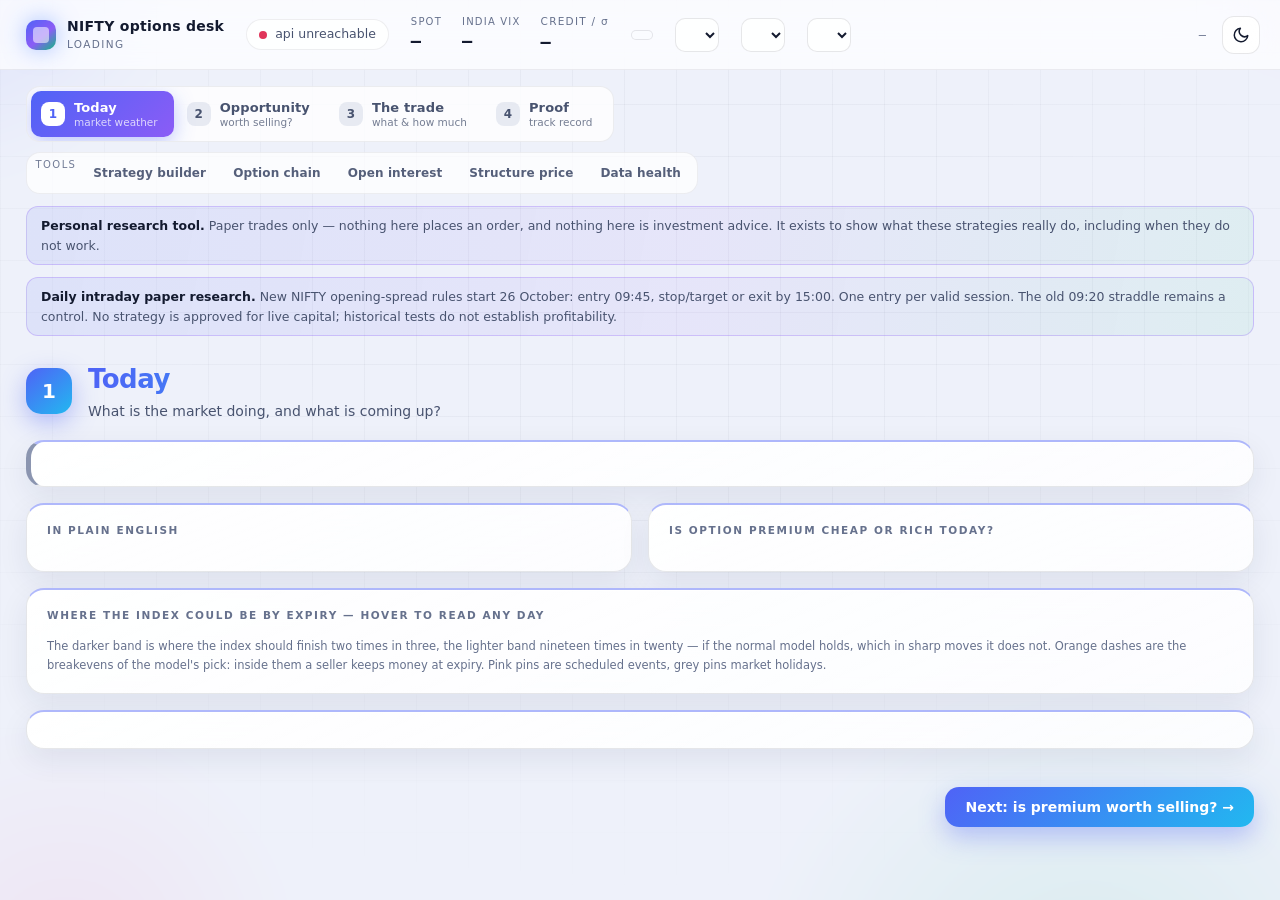
==== commit 6beb0429: "Add stock-futures paper system, Market Pulse, Options view and paper book Stock futures (futures/, n" ====
--- a/firebase/public/index.html
+++ b/firebase/public/index.html
@@ -3,6 +3,15 @@
 <head>
 <meta charset="utf-8">
 <meta name="viewport" content="width=device-width, initial-scale=1">
+<link rel="manifest" href="/manifest.webmanifest">
+<meta name="theme-color" content="#0b1020">
+<meta name="mobile-web-app-capable" content="yes">
+<meta name="apple-mobile-web-app-capable" content="yes">
+<meta name="apple-mobile-web-app-title" content="Nifty Desk">
+<meta name="apple-mobile-web-app-status-bar-style" content="black-translucent">
+<link rel="apple-touch-icon" href="/icons/apple-touch-icon.png">
+<link rel="icon" type="image/png" sizes="32x32" href="/icons/favicon-32.png">
+<script src="/pwa.js" defer></script>
 <script>(function(){var t='light';try{t=localStorage.getItem('desk-theme')||'light'}catch(e){}document.documentElement.dataset.theme=t;})();</script>
 <title>NIFTY options desk</title>
 <style>
@@ -625,6 +634,10 @@
 }
 
 </style>
+<link rel="stylesheet" href="/desk.css">
+<link rel="stylesheet" href="/studio.css">
+<link rel="stylesheet" href="/pulse.css">
+<link rel="stylesheet" href="/futures.css">
 </head>
 <body>
 
@@ -675,6 +688,7 @@
      border:1px solid rgba(255,200,87,.38);background:rgba(255,200,87,.07);
      border-radius:13px;font-size:13px;line-height:1.65;color:#d8c9a4"></div>
 
+<aside class="banner" id="research-policy"><b>Daily intraday paper research.</b> New NIFTY opening-spread rules start 26 October: entry 09:45, stop/target or exit by 15:00. One entry per valid session. The old 09:20 straddle remains a control. No strategy is approved for live capital; historical tests do not establish profitability.</aside>
 <main>
 
   <!-- ========================================================= 1 TODAY -->
@@ -835,7 +849,7 @@
       columns in the option chain (Tools) inherit the same VIX-derived &sigma;. Today's
       paper trade and its full record are below.</p>
     </div>
-    <div class="subhead">The daily paper trade, in full<small>Today&rsquo;s position, where the premium goes, and every session recorded.</small></div>
+    <div class="subhead">The old straddle control, in full<small>Today&rsquo;s position, where the premium goes, and every session recorded.</small></div>
     
     <div class="grid g3" id="dtcards"></div>
 
@@ -844,7 +858,7 @@
         <h2>Cumulative net &mdash; paper, per lot</h2>
         <div class="chartbox" id="dtequity"></div>
         <p class="note">Every settled session, in order, after the measured
-        spread and real charges. The shape matters more than the level: a line
+        spread and estimated order charges. The shape matters more than the level: a line
         that climbs gently and then drops a long way is the short-volatility
         payoff, and it is the reason the median and the mean below disagree.</p>
       </div>
@@ -2192,7 +2206,7 @@
   $('#sigrec').innerHTML=`
   ${rec?`
   <div class="card glow">
-    <h2>Recommended &mdash; weekly &nbsp; ${rec.defined_risk?'<span class="pill def">defined risk</span>':'<span class="pill no">undefined risk</span>'}</h2>
+    <h2>Legacy weekly model &nbsp; ${rec.defined_risk?'<span class="pill def">defined risk</span>':'<span class="pill no">undefined risk</span>'}</h2>
     <div class="big" style="font-size:20px;margin-bottom:12px">${rec.label}</div>
     ${rec.legs.map(l=>`<div class="kv"><span>${l.qty<0?'SELL':'BUY'} ${num(l.strike)} ${l.kind}</span><span>${num(l.premium,2)}</span></div>`).join('')}
     <div class="kv"><span>credit</span><span>${num(rec.credit_pts,1)} pts · ${rs(rec.credit_rs)}</span></div>
@@ -2204,7 +2218,7 @@
     twenty scored signals.</p>
   </div>`:`
   <div class="card">
-    <h2>Recommended &mdash; weekly</h2>
+    <h2>Legacy weekly model</h2>
     <div class="big hero neg">NO TRADE</div>
     <p class="note">${S.gate_reason||''}</p>
     <p class="note"><span id="gatelast"></span> The strategy behind this gate was
@@ -2349,9 +2363,10 @@
 
   const lots=LEGS.reduce((m,l)=>Math.max(m,Math.abs(l.qty)),0);
   const defined=LEGS.some(l=>l.qty>0);
+  const lotSz=(CHAIN&&CHAIN.lot)||65;
   const margin = defined ? Math.abs(p.max_loss_rs)
-                         : S.spot*65*lots*0.10;
-  const fees = p.net_premium_pts>0 ? p.net_premium_pts*65*lots*0.00164 + 80*(defined?2:1) : 0;
+                         : S.spot*lotSz*lots*0.10;
+  const fees = p.net_premium_pts>0 ? p.net_premium_pts*lotSz*lots*0.00164 + 80*(defined?2:1) : 0;
   const netEV = (p.gross_ev_rs!=null) ? p.gross_ev_rs - fees : null;
 
   $('#bstats').innerHTML=`
@@ -2710,24 +2725,28 @@
   const maxLoss = cap * riskPct;
   // SL points: the sheet stops out at a multiple of the premium collected.
   const slPts = st.credit_pts * slPct;
-  const lossPerLot = slPts * lot;
+  // Defined risk: size on the contractual max loss (wing width minus credit). A stop
+  // set as a % of a small credit gave a tiny loss per lot -- the card once allowed
+  // 81 lots of an iron condor -- and a gap can jump straight past the stop anyway.
+  const capped = st.defined_risk && Number.isFinite(+st.max_loss_pts) && +st.max_loss_pts > 0;
+  const lossPerLot = capped ? +st.max_loss_pts * lot : slPts * lot;
 
   // Third limit: never tie up more than this share of capital in margin. Without
   // it the card recommended 2 lots of a strangle at 96% utilisation.
   const marginCap = Math.max(0, Math.min(1, (+($('#marginpct') || {}).value || 100) / 100));
   const byMargin = marginLot > 0 ? Math.floor(cap * marginCap / marginLot) : 0;
   const byRisk   = lossPerLot > 0 ? Math.floor(maxLoss / lossPerLot) : 0;
-  const lots = Math.max(0, Math.min(byMargin, byRisk));
+  const lots = 0; // Research only: no strategy has passed deployment validation.
 
   // Kelly: p from the model's POP, b from win over loss -- both NET of the
   // round-trip fees and slippage the EV column charges. On gross credit
   // against the bare stop, the card showed full Kelly +70.9% beside a net EV
   // of -717: a bet sized on an edge the costs had already eaten.
   const costs = (+st.fees_rs || 0) + (+st.slippage_rs || 0);
-  const p = st.pop, win = st.credit_rs - costs, loss = Math.abs(slPts * lot) + costs;
+  const p = st.pop, win = st.credit_rs - costs, loss = Math.abs(lossPerLot) + costs;
   const b = (loss > 0 && win > 0) ? win / loss : 0;
   // No edge after costs means no bet, whatever the binary approximation says.
-  const noEdge = !(st.net_ev_rs > 0);
+  const noEdge = true; // Binary Kelly does not model this strategy's return distribution.
   const kelly = q => (b > 0 && !noEdge) ? Math.max(0, (q * b - (1 - q)) / b) : 0;
   const full = kelly(p);
 
@@ -2888,11 +2907,12 @@
     <div class="kv"><span>margin per lot of this structure</span><span>${rs(z.marginLot)}</span></div>
     <div class="kv"><span>stop-loss</span><span>${num(z.slPts,1)} pts of ${num(rec.credit_pts,1)} credit</span></div>
     <div class="kv"><span>lots the margin allows <span class="dimtxt">(≤ ${pct(z.marginCap,0)} of capital)</span></span><span>${z.byMargin}</span></div>
-    <div class="kv"><span>lots the risk rule allows</span><span>${z.byRisk}</span></div>
-    <div class="kv"><span><b style="color:var(--ink)">recommended lots</b></span>
+    <div class="kv"><span>lots the risk rule allows <span class="dimtxt">(${rec.defined_risk?'on max loss per lot':'on the stop-loss'})</span></span><span>${z.byRisk}</span></div>
+    <div class="kv"><span><b style="color:var(--ink)">approved live lots (research only)</b></span>
         <span class="big" style="font-size:20px">${z.lots}</span></div>
     <div class="kv"><span>margin used</span><span>${rs(z.marginUsed)} (${pct(z.utilisation)})</span></div>
-    <div class="kv"><span>worst case at stop</span><span class="neg">${rs(z.worst)} (${pct(z.worstPct)})</span></div>
+    <div class="kv"><span>Contractual loss per paper lot</span><span class="neg">${rec.defined_risk && Number.isFinite(rec.max_loss_pts) ? rs(Math.abs(rec.max_loss_pts) * (S.lot || 65)) : "Not capped by a stop"}</span></div>
+    <div class="kv"><span>planned stop loss (not a loss cap)</span><span class="neg">${rs(z.worst)} (${pct(z.worstPct)})</span></div>
     <div class="kv"><span>payoff ratio b</span><span>${num(z.b,3)}</span></div>
     ${z.noEdge ? `<div class="kv"><span>Kelly</span><span class="neg">0% &mdash; no edge (net EV ${sign(rec.net_ev_rs)} after costs)</span></div>` : ''}
     <div class="kv"><span>full Kelly <span class="dimtxt">p = POP ${pct(z.p)}, net of costs</span></span><span class="${z.full>0?'pos':'neg'}">${(z.full*100).toFixed(1)}%</span></div>
@@ -3799,22 +3819,22 @@
   // and any previous one removed, rather than blindly appended to.
   host.querySelectorAll('.intraday-rec').forEach(n => n.remove());
   const card = el('div', 'card intraday-rec',
-                  '<h2>Recommended &mdash; intraday</h2>'
+                  '<h2>Control baseline &mdash; old 09:20 straddle</h2>'
                   + '<div class="empty">loading…</div>');
   host.appendChild(card);
 
   let d;
   try{ d = await DATA.daytrade(); }
   catch(e){
-    card.innerHTML = '<h2>Recommended &mdash; intraday</h2>'
+    card.innerHTML = '<h2>Control baseline &mdash; old 09:20 straddle</h2>'
                    + `<div class="err">${e.message}</div>`;
     return;
   }
-  const t = d.today, s = d.summary, pnl = +t.pnl_now_rs;
+  const t = d.today, s = d.summary, pnl = t.net_rs == null ? NaN : +t.net_rs;
   const live = d.status !== 'settled';
   card.className = 'card glow intraday-rec';
   card.innerHTML = `
-    <h2>Recommended &mdash; intraday &nbsp;<span class="pill no">paper</span> <span class="dimtxt" style="font-weight:400;text-transform:none;letter-spacing:0">ATM fixed at 09:20</span></h2>
+    <h2>Control baseline &mdash; old 09:20 straddle &nbsp;<span class="pill no">paper</span> <span class="dimtxt" style="font-weight:400;text-transform:none;letter-spacing:0">ATM fixed at 09:20</span></h2>
     <div class="big" style="font-size:20px;margin-bottom:12px">Sell the
       ${num(t.atm)} straddle</div>
     <div class="kv"><span>SELL ${num(t.atm)} CE + ${num(t.atm)} PE</span>
@@ -3823,7 +3843,7 @@
       <span>${num(t.stop_level,2)}</span></div>
     <div class="kv"><span>exit</span><span>15:15, or the stop</span></div>
     <div class="kv"><span>cost to close now</span><span>${num(t.mark,2)}</span></div>
-    <div class="kv"><span>P&amp;L ${live?'now':'settled'}</span><span>${sign(pnl,0)}</span></div>
+    <div class="kv"><span>Net P&amp;L ${live?'now':'settled'}</span><span>${sign(pnl,0)}</span></div>
     <div class="kv"><span>richness at entry</span><span>${
       t.richness ? (+t.richness).toFixed(2) : '–'}</span></div>
     <p class="note">There is one every market day, because the entry is
@@ -3846,10 +3866,10 @@
   const t = d.today, s = d.summary, o = d.overnight || {};
   exportable('journal', `journal_${d.underlying}_${d.session}.csv`, d.journal||[]);
   const live = d.status !== 'settled';
-  const pnl = +t.pnl_now_rs;
+  const pnl = t.net_rs == null ? NaN : +t.net_rs;
 
   $('#dtcards').innerHTML = `
-  <div class="card"><h2>Today &mdash; paper</h2>
+  <div class="card"><h2>Control baseline &mdash; paper</h2>
     <div class="big hero ${pnl>0?'pos':(pnl<0?'neg':'')}">${sign(pnl,0)}</div>
     <div class="sub">${live ? 'open · marked at ' + t.exit
                             : 'settled · ' + t.exit_reason + ' at ' + t.exit}</div>
@@ -3902,8 +3922,7 @@
     <div class="kv"><span>today, modelled at entry</span><span>${t.p_stop_vix!==''&&t.p_stop_vix!=null
       ? `${pct(+t.p_stop_vix)} <span class="dimtxt">VIX</span> · ${t.p_stop_implied!==''&&t.p_stop_implied!=null?pct(+t.p_stop_implied):'–'} <span class="dimtxt">implied</span>`
       : '–'}</span></div>
-    <p class="note">The median and the mean disagreeing <b>is</b> the finding.
-    Most sessions pay a little; a few take it all back. Until the mean settles
+    <p class="note">Read average win, average loss and net expectancy together; the observed win rate alone does not measure an edge. Until the mean settles
     down, neither number is a result.</p>
     <p class="note">Modelled P(stop) is the chance, as it stood at 09:20, that the
     straddle's cost to close reaches the stop before 15:15: Monte Carlo on the
@@ -3967,9 +3986,7 @@
               with the overnight gap, which an intraday seller never carries and
               therefore never earns`
           : ''}.</p>
-      <p class="note dimtxt">${nrat} sessions with every one on the same side of
-      1.0 is a streak, not a distribution. It takes a session above 1.0 to learn
-      anything about how big the other tail is.</p>`;
+      <p class="note dimtxt">This sample does not establish the size of rare losses. A realised/implied ratio below one is not a profitability test.</p>`;
   } else {
     $('#rvbox').innerHTML = '<div class="empty">needs two priced sessions</div>';
     $('#rvratio').innerHTML = ''; $('#rvstats').innerHTML = '';
@@ -4045,8 +4062,7 @@
        market or of the &radic;(sessions) path this model assumes is not
        settled here.</p>` : '')
     + `<p class="note dimtxt">Decay is a model number — the Bachelier value the
-       structure would have shed had the forward not moved. The other three
-       are measured. The decomposition reconciles to credit minus cover to
+       structure would have shed had the forward not moved. Movement is modelled too; volatility/repricing is a residual, not an independent observation. The decomposition reconciles to credit minus cover to
        within ${Math.abs(unexp)<1?'a rupee':num(Math.abs(unexp),0)+' rupees'}
        across the whole journal${at.length<40?`, on ${at.length} sessions against a floor of 40`:''}.</p>`;
   } else {
@@ -4228,7 +4244,7 @@
   }else if(s.gate_passed){
     tone = 'go'; head = `The model <em>would sell premium</em> today — ${r ? esc(r.label.toLowerCase()) : 'see chapter 3'}, paper only.`;
   }else{
-    tone = 'no'; head = `<em>No trade today.</em> ${s.c_over_sigma != null && s.c_over_sigma < s.cs_gate
+    tone = 'no'; head = `<em>Weekly model: no entry.</em> ${s.c_over_sigma != null && s.c_over_sigma < s.cs_gate
       ? 'The premium on offer is too thin for the risk.' : 'Nothing clears its costs.'}`;
   }
   const chips = [];
@@ -4256,7 +4272,7 @@
   if(!host || !s) return;
   const sd = s.sigma, sp = s.spot, rw = richWord(s.ratio);
   const P = [];
-  P.push(`${esc(UND)} is at <b>${num(sp, 0)}</b>. The options market is pricing a typical move of about
+  P.push(`${esc(UND)} is at <b>${num(sp, 0)}</b>. The selected volatility benchmark implies a model move of about
     <b>±${num(sd, 0)} points</b> (${(sd / sp * 100).toFixed(1)}%) by the ${fmtDate(s.expiry)} expiry,
     ${s.dte === 0 ? 'which is today' : s.dte + ' day' + (s.dte === 1 ? '' : 's') + ' away'}. Two days in three should end inside
     <b>${num(sp - sd, 0)}–${num(sp + sd, 0)}</b> — if the usual model holds, which in big moves it often does not.`);
@@ -4456,7 +4472,7 @@
   $('#rkout').innerHTML = `
     <div class="sub">${lots} lot${lots > 1 ? 's' : ''} · ${esc(st.label.toLowerCase())} · ${esc(UND)} at ${num(sp + move)} ${when}</div>
     <div class="big ${v >= 0 ? 'pos' : 'neg'}">${v >= 0 ? '+' : ''}${rsK(v)}</div>
-    ${cap ? `<div class="sub">${v >= 0 ? '+' : ''}${(v / cap * 100).toFixed(2)}% of your ₹${num(cap)} capital (set on the sizing card)</div>` : ''}
+    ${cap ? `<div class="sub">${v >= 0 ? '+' : ''}${(v / cap * 100).toFixed(2)}% of the illustrative ₹${num(cap)} capital (editable example)</div>` : ''}
     <p>If ${esc(UND)} is at <b>${num(sp + move)}</b> ${when}, this position would be
     ${v >= 0 ? `up about <b class="pos">${rsK(v)}</b>` : `down about <b class="neg">${rsK(v)}</b>`} after estimated charges.
     ${stopped
@@ -4511,7 +4527,29 @@
     ${o.matched ? '' : '<span class="neg">the model could not match the market price; shown on the site’s σ</span>'}`;
   host.appendChild(lg);
 }
-async function trade(){ riskSetup(S); }
+async function trade(){
+  riskSetup(S);
+  let card = $('#spread-policy');
+  if(!card){ card = el('div', 'card wide'); card.id = 'spread-policy'; $('#sigrec').before(card); }
+  if(UND !== 'NIFTY'){ card.textContent = 'The new spread paper experiment is NIFTY-only. Other indices retain the control baseline.'; return; }
+  try{
+    const data = await DATA.daytrade(), policy = data.paper_policy;
+    if(!policy){ card.textContent = 'New paper-policy data is not available yet. The straddle below is the old control baseline.'; return; }
+    const r = policy.today;
+    const legs = r?.legs?.map(([k,ot,q]) => `${q>0?'BUY':'SELL'} ${num(k)} ${ot}`).join(' + ');
+    card.innerHTML = `<h2>New daily paper rules · opening spread v1</h2>
+      <p>Starts <b>${esc(policy.activation)}</b> · NIFTY · one lot · one entry per valid session · paper only, unvalidated.</p>
+      <p>Observe 09:20–09:44. At <b>09:45</b>, buy a call debit spread for a nonnegative opening move or a put debit spread for a downward move. Buy the ATM option and sell an option two strike steps further in that direction, same expiry. No neutral-selling branch or weekly entry gate.</p>
+      <p><b>Exit:</b> net loss of 35% of R, net profit of 50% of R, or <b>15:00</b>, whichever is observed first. No re-entry. R is the gross maximum expiry loss of the complete structure; fees and intraday execution can add to it. Missing quotes are flagged.</p>
+      ${r ? `<p><b>${esc(r.status)} · ${esc(r.shape || 'awaiting signal')}</b><br>${esc(legs || '')}<br>
+        Net P&amp;L: <b>${r.net_rs == null?'not marked yet':rsK(r.net_rs)}</b>
+        ${r.exit ? ` · ${esc(r.exit_reason)} at ${esc(r.exit)}` : ''}<br>
+        Planned stop: ${r.stop_net_rs == null?'–':rsK(r.stop_net_rs)} · target: ${r.target_net_rs == null?'–':rsK(r.target_net_rs)}
+        ${r.quality_flags?.length ? `<br>Data flags: ${esc(r.quality_flags.join(', '))}` : ''}</p>`
+        : '<p>No prospective trade yet. Historical simulations are not counted as forward trades.</p>'}
+      <p>Clean forward sessions: <b>${policy.forward_sessions}</b> · net: <b>${rsK(policy.forward_net_rs)}</b>. The old 09:20 straddle remains a separately labelled control.</p>`;
+  }catch(e){ card.textContent = 'New paper-policy data unavailable: ' + e.message; }
+}
 
 /* ============================================================ TRACK RECORD */
 async function proof(){
@@ -4533,12 +4571,20 @@
   host.innerHTML = `
     <div class="brief" style="margin-bottom:18px"><p>Every market day the desk paper-trades the same simple trade —
       sell the at-the-money straddle at 09:20, stop at 30% of the premium, close by 15:15 — and records what really
-      happened, at real bid/ask prices and real charges. <b>${n}</b> sessions are finished so far (target ${floor}).
+      happened, at recorded bid/ask quotes and estimated order charges. <b>${n}</b> sessions are finished so far (target ${floor}).
       It made money on <b>${wins}</b>${wr != null ? ` (${pct(wr, 0)})` : ''}${wci ? `, but with this few sessions the true
       win rate could be anywhere from <b>${pct(wci[0], 0)}</b> to <b>${pct(wci[1], 0)}</b>` : ''}.
       Running total: <b class="${tot >= 0 ? 'pos' : 'neg'}">${tot >= 0 ? '+' : ''}${rsK(tot)}</b> per lot.
       ${skew ? `A typical day made <b>${rsK(sm.median_net)}</b> but the average is <b>${rsK(sm.mean_net)}</b> — most days pay a little and a few big ones take it back. That shape is what selling options looks like.` : ''}
-      ${n < floor ? `<span class="hl">Too few sessions to call this a result yet.</span>` : ''}</p></div>
+      <span class="hl">${floor} sessions is a collection milestone, not validation.</span>
+      Clean verified scheduled-entry sample: <b>${sm.clean_sample?.settled ?? 0}</b>;
+      unverified or excluded: <b>${sm.unverified_or_excluded ?? n}</b>.
+      ${d.journal_version ? 'Version 2 ledger: rebuilt with order costs and elapsed clock time. The original ledger is preserved separately.' : 'Legacy ledger: historical rows may use older cost assumptions.'}
+      Clean-sample net: <b>${sm.clean_sample?.total_net == null ? '–' : rsK(sm.clean_sample.total_net)}</b>.
+      Average winner / loser: <b>${sm.average_win == null ? '–' : rsK(sm.average_win)} / ${sm.average_loss == null ? '–' : rsK(-sm.average_loss)}</b>.
+      Profit factor: <b>${sm.profit_factor == null ? '–' : num(sm.profit_factor, 2)}</b>.</p></div>
+    ${sm.p_stop_vix_mean != null && sci && sm.p_stop_vix_mean < sci[0]
+      ? '<p class="banner"><b>Stop model warning:</b> observed stops exceed the model estimate. Its sampling-error band excludes model uncertainty. Do not use this probability or binary Kelly for capital sizing.</p>' : ''}
     <div class="kpis">
       <div class="kpi"><div class="k">Sessions recorded</div><div class="v">${n}<span class="dimtxt" style="font-size:14px"> / ${floor}</span></div>
         <div class="bar good" style="margin-top:10px"><i style="width:${Math.min(100, n / floor * 100)}%"></i></div></div>
@@ -4576,11 +4622,36 @@
   if(curve.length > 1) lineChart($('#trcurve'), [{name: 'running total ₹', values: curve, color: '#10b981', w: 3}],
     {xLabels: rows.map(r => String(r.date).slice(5)), fmtY: v => (Math.abs(v) >= 1000 ? (v / 1000).toFixed(1) + 'k' : v.toFixed(0)), W: 1100, H: 260});
   else $('#trcurve').innerHTML = '<div class="empty">needs two settled sessions</div>';
+  let comparison = $('#intraday-comparison');
+  if(!comparison){ comparison = el('div', 'card wide'); comparison.id = 'intraday-comparison'; host.appendChild(comparison); }
+  try{
+    const response = await fetch('/intraday-validation.json');
+    if(!response.ok) throw new Error('report unavailable');
+    const report = await response.json();
+    const names = {baseline:'09:20–15:15 ATM straddle', later_entry:'09:45–15:15 ATM straddle',
+      shorter_window:'09:45–14:30 ATM straddle', two_strike_strangle:'09:20–15:15 two-strike strangle'};
+    comparison.innerHTML = `<h2>Daily intraday schedule audit · 25 October 2026</h2>
+      <p class="note">All candidates enter every valid session and close the same day. These are historical comparisons, not a prospective validation. Three incomplete sessions were excluded from every candidate. No candidate has been promoted.</p>
+      <div class="scroll"><table><thead><tr><th>Schedule</th><th>Earlier period net</th><th>Later period net</th><th>Later sessions</th></tr></thead><tbody>${Object.entries(report.candidates || {}).map(([name,r]) =>
+        `<tr><td>${esc(names[name] || name)}</td><td>${rsK(r.train.net)}</td><td>${rsK(r.holdout.net)}</td><td>${r.holdout.sessions}</td></tr>`).join('')}</tbody></table></div>
+      <p class="note">Later period begins ${esc(report.holdout_start)}. All four lost after estimated costs in that period. One-minute quotes cannot reproduce intraminute fills, depth or latency. Daily trading remains paper research.</p>`;
+  }catch(e){ comparison.textContent = 'Intraday comparison report unavailable; no replacement strategy is approved.'; }
+  let spreads = $('#spread-research');
+  if(!spreads){ spreads = el('div', 'card wide'); spreads.id = 'spread-research'; host.appendChild(spreads); }
+  try{
+    const response = await fetch('/daily-spread-research.json');
+    if(!response.ok) throw new Error('unavailable');
+    const report = await response.json();
+    spreads.innerHTML = `<h2>New spread rules · historical comparison</h2>
+      <p>Previously inspected historical data, not independent validation. Equal lots are not equal risk. The new prospective record starts at zero on 26 October.</p>
+      <div class="scroll"><table><thead><tr><th>Candidate</th><th>Earlier net</th><th>Later net</th><th>Later stressed net</th><th>Worst day</th></tr></thead><tbody>${Object.entries(report.candidates || {}).map(([name,r]) =>
+        `<tr><td>${esc(name)}</td><td>${rsK(r.earlier.net)}</td><td>${rsK(r.later.net)}</td><td>${r.later_stress?rsK(r.later_stress.net):'–'}</td><td>${rsK(r.all.worst)}</td></tr>`).join('')}</tbody></table></div>
+      <p>Stress adds one premium point per leg on entry and exit. It is not a worst-case execution model. Trend is selected for forward paper research after inspecting these results; it lost over the full historical period. No candidate is validated for real capital.</p>`;
+  }catch(e){ spreads.textContent = 'Spread comparison unavailable; no profitability claim is supported.'; }
 }
 
 window.V2 = {today, trade, proof};
 })();
-
 </script>
 <script>
 /* ======================================================= v3: strategy builder
@@ -4682,6 +4753,12 @@
 let SCORED = null;           // structures payload (for tile badges), may be null
 let NEXTID = 1;
 let STRATNAME = '';
+/* The strategy the legs came from, and their shape. Editing lots evenly keeps the name;
+   any other edit shows it as edited instead of silently dropping or keeping a wrong name. */
+let STRATBASE = null;
+const gcd2 = (a, b) => b ? gcd2(b, a % b) : a;
+const sigOf = L => { const g = L.reduce((a, l) => gcd2(a, l.lots), 0) || 1;
+  return L.map(l => [l.exp, l.strike, l.kind, l.side, l.lots / g].join(':')).sort().join('|'); };
 
 const esc2 = t => String(t == null ? '' : t).replace(/[&<>"]/g,
   c => ({'&':'&amp;','<':'&lt;','>':'&gt;','"':'&quot;'}[c]));
@@ -4964,7 +5041,7 @@
 
 SB.load = async function(){
   const key = UND + '|' + (SESSION || '');
-  if(key !== KEY){ LEGSX = []; PINS = {A: null, B: null}; KEY = key; CHAINS = {}; STRATNAME = ''; }
+  if(key !== KEY){ LEGSX = []; PINS = {A: null, B: null}; KEY = key; CHAINS = {}; STRATNAME = ''; STRATBASE = null; }
   let info;
   try{ info = await loadChains(); }catch(e){ info = {list: [], errs: {_: e.message}}; }
   try{ SCORED = NEAR ? await DATA.structures(NEAR) : null; }catch(e){ SCORED = null; }
@@ -5059,7 +5136,7 @@
     const def = CATDEF.strategies.find(s => s.key === b.dataset.k);
     const t = buildDef(def);
     if(t.why) return;
-    LEGSX = t.legs; STRATNAME = def.label; DAYOFF = 0;
+    LEGSX = t.legs; STRATNAME = def.label; STRATBASE = {name: def.label, sig: sigOf(LEGSX)}; DAYOFF = 0;
     renderTiles(); renderLegsX(); renderOut(); renderChainX();
   });
   $('#sbtiles').querySelectorAll('.sbengb').forEach(b => b.onclick = () => {
@@ -5069,12 +5146,14 @@
       return {id: NEXTID++, exp: NEAR, strike: l.strike, kind: l.kind, side: l.qty < 0 ? -1 : 1,
               lots: Math.abs(l.qty) || 1, premium: m != null ? m : l.premium, custom: false};
     });
-    STRATNAME = st.label.toLowerCase(); DAYOFF = 0;
+    STRATNAME = st.label; STRATBASE = {name: st.label, sig: sigOf(LEGSX)}; DAYOFF = 0;
     renderTiles(); renderLegsX(); renderOut(); renderChainX();
   });
 }
 
-function changed(){ STRATNAME = ''; renderTiles(); renderLegsX(); renderOut(); renderChainX(); }
+function changed(){
+  STRATNAME = !STRATBASE || !LEGSX.length ? '' : sigOf(LEGSX) === STRATBASE.sig ? STRATBASE.name : 'custom (edited from ' + STRATBASE.name + ')';
+  renderTiles(); renderLegsX(); renderOut(); renderChainX(); }
 
 function renderLegsX(){
   const box = $('#sblegs');
@@ -5090,9 +5169,9 @@
                : v.src === 'atm' ? 'no IV at this strike: the ATM IV is used'
                : 'no IV: the chain volatility (VIX units) is used';
       return `<tr data-id="${l.id}">
-        <td><button class="sbside ${l.side > 0 ? 'b' : 's'}" data-a="side" title="click to switch buy / sell">${l.side > 0 ? 'B' : 'S'}</button></td>
-        <td><select data-a="exp">${EXPS.filter(e => CHAINS[e]).map(e => `<option value="${e}"${e === l.exp ? ' selected' : ''}>${fmtExp(e)}</option>`).join('')}</select></td>
-        <td><select data-a="strike">${ks.map(k => `<option value="${k}"${k === l.strike ? ' selected' : ''}>${num(k)}</option>`).join('')}</select></td>
+        <td><select class="sbside ${l.side > 0 ? 'b' : 's'}" data-a="side" aria-label="Leg ${l.id} buy or sell"><option value="1"${l.side > 0 ? ' selected' : ''}>Buy</option><option value="-1"${l.side < 0 ? ' selected' : ''}>Sell</option></select></td>
+        <td><select data-a="exp" aria-label="Leg ${l.id} expiry">${EXPS.filter(e => CHAINS[e]).map(e => `<option value="${e}"${e === l.exp ? ' selected' : ''}>${fmtExp(e)}</option>`).join('')}</select></td>
+        <td><select data-a="strike" aria-label="Leg ${l.id} strike">${ks.map(k => `<option value="${k}"${k === l.strike ? ' selected' : ''}>${num(k)}</option>`).join('')}</select></td>
         <td><button class="sbkind" data-a="kind" title="click to switch call / put">${l.kind}</button></td>
         <td><span class="stepper"><button data-a="lm">–</button><span>${l.lots}</span><button data-a="lp">+</button></span></td>
         <td><input class="sbpx${l.custom ? ' custom' : ''}" data-a="px" type="number" step="0.05" min="0" value="${(+l.premium).toFixed(2)}" title="Entry price. Type one to price a position you already hold; untouched legs follow the chain's mid."></td>
@@ -5106,7 +5185,7 @@
       const reprice = () => { const p = mid(l.exp, l.strike, l.kind); if(p != null){ l.premium = p; l.custom = false; return true; } return false; };
       tr.querySelectorAll('[data-a]').forEach(c => {
         const a = c.dataset.a;
-        if(a === 'side') c.onclick = () => { l.side = -l.side; changed(); };
+        if(a === 'side') c.onchange = e => { l.side = +e.target.value === -1 ? -1 : 1; changed(); };
         if(a === 'kind') c.onclick = () => { const was = l.kind; l.kind = l.kind === 'CE' ? 'PE' : 'CE'; if(!reprice()) l.kind = was; changed(); };
         if(a === 'lm') c.onclick = () => { l.lots = Math.max(1, l.lots - 1); changed(); };
         if(a === 'lp') c.onclick = () => { l.lots += 1; changed(); };
@@ -5589,7 +5668,13 @@
 })();
 
 })();
-
 </script>
+<script src="/desk.js"></script>
+<script src="/guide.js"></script>
+<script src="/studio.js"></script>
+<script src="/pulse.js"></script>
+<script src="/options.js"></script>
+<script src="/futures.js"></script>
+<script src="/expand.js"></script>
 </body>
 </html>
